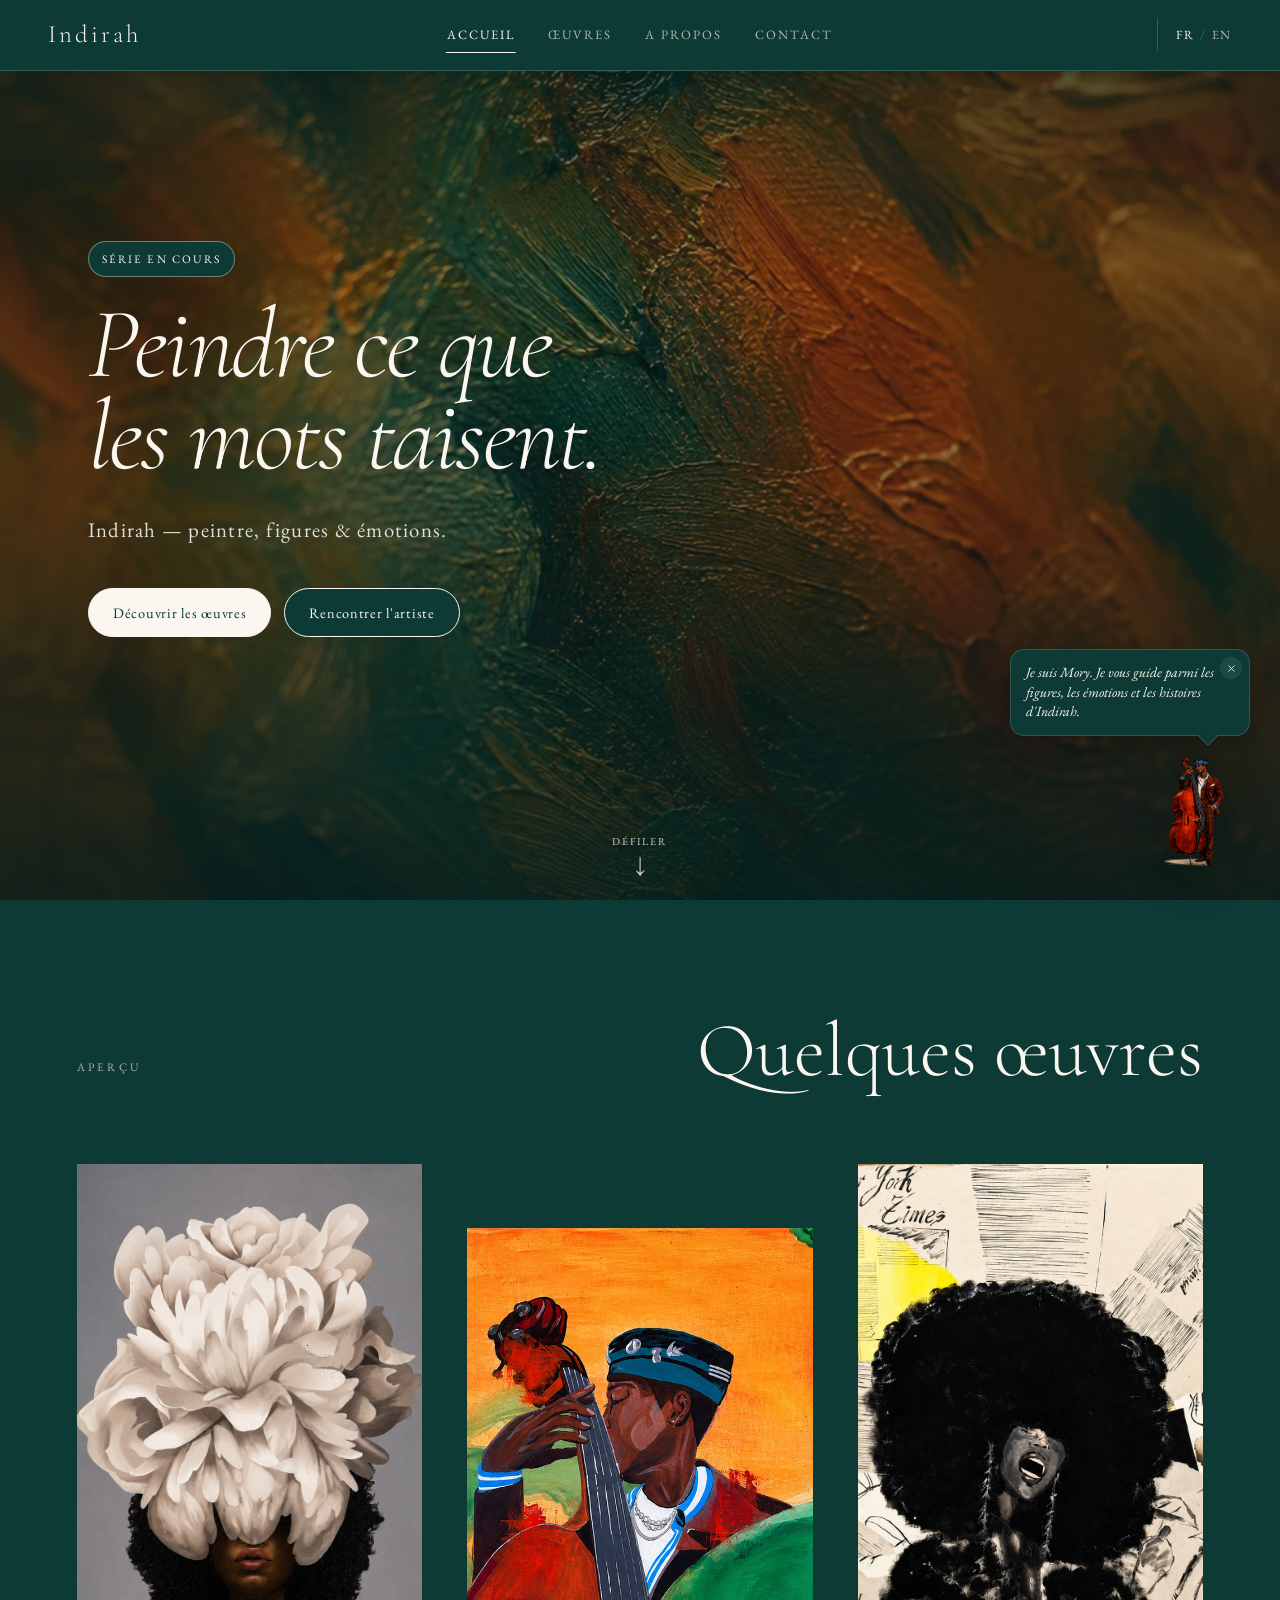
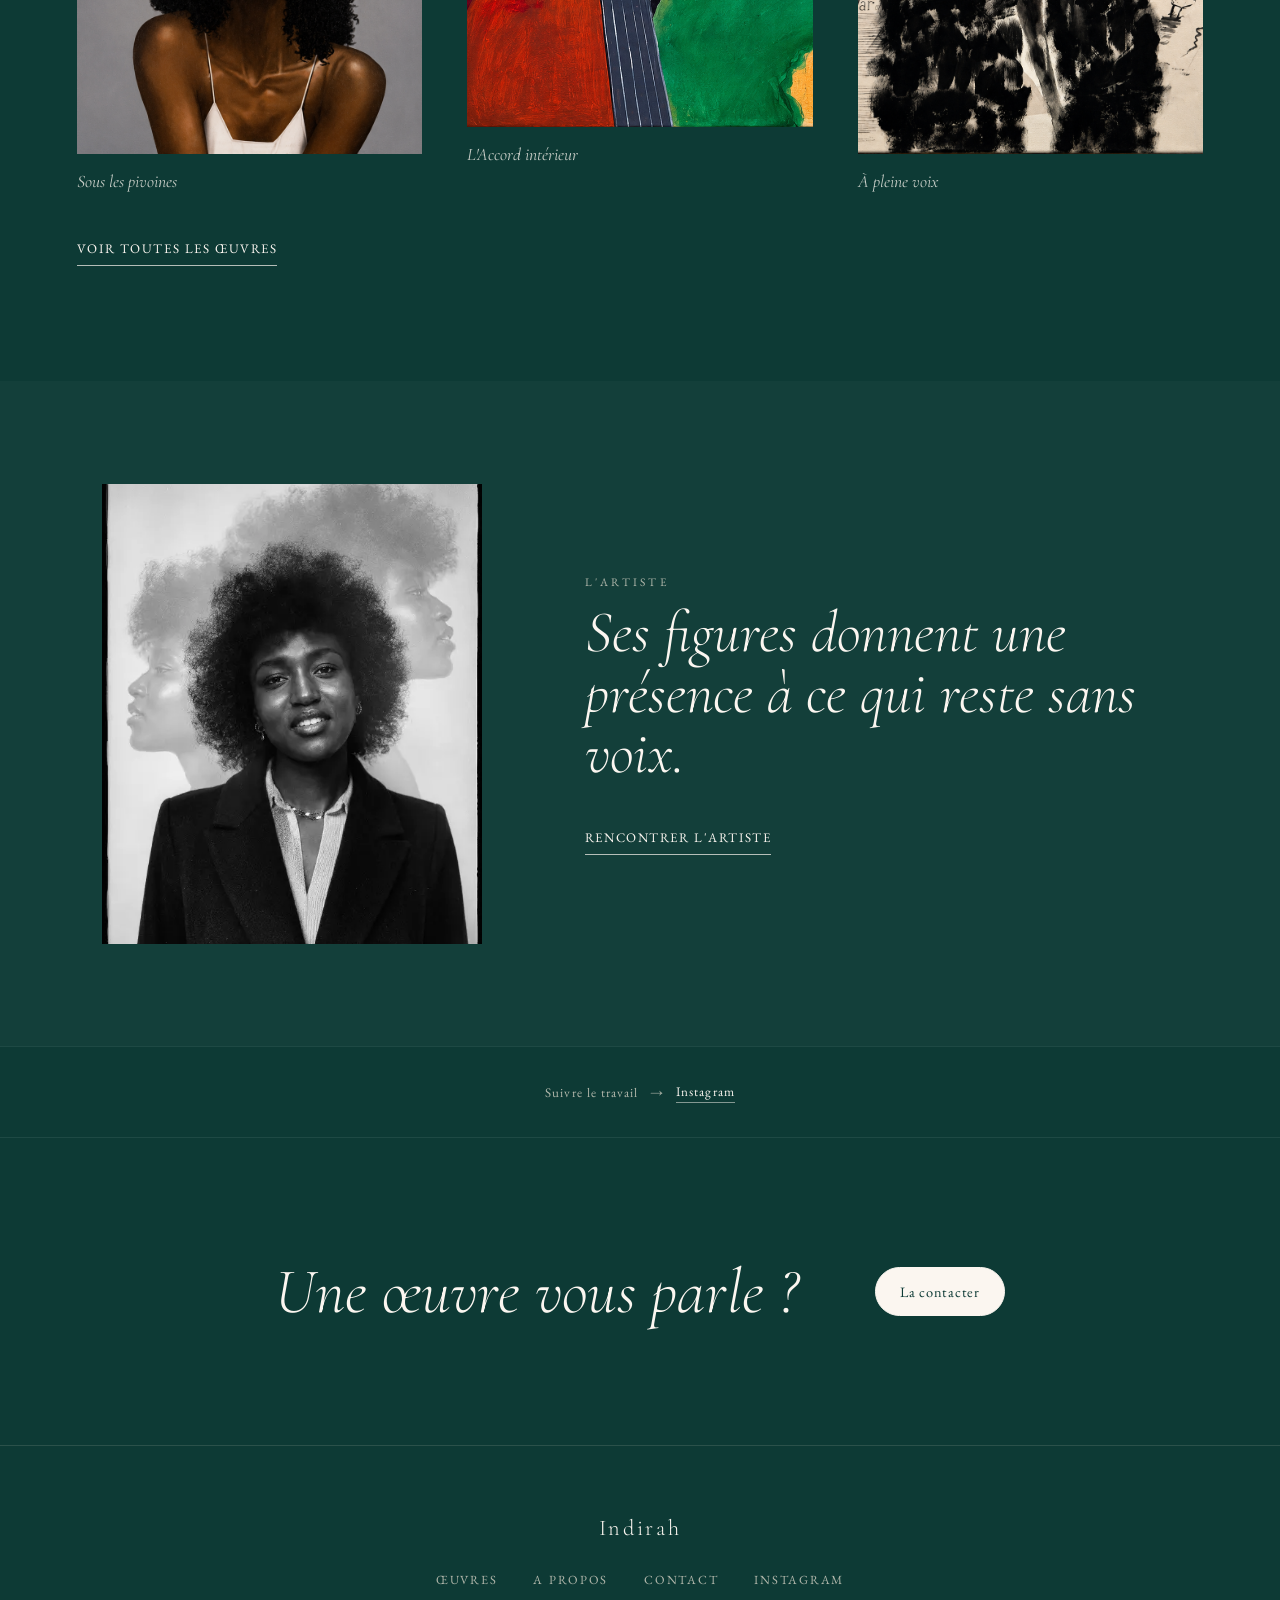
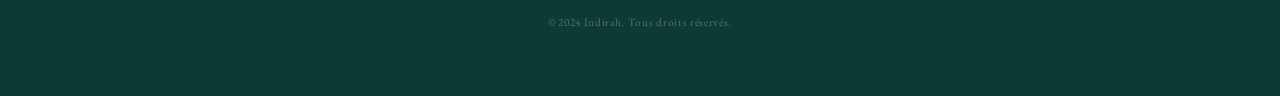
==== index.html @ 23843b8e "fix: corriger la graphie des oeuvres Remplace les occurrences visibles de oeuvre/oeuvres par la liga" ====
<!DOCTYPE html>
<html lang="fr">
<head>
  <meta charset="UTF-8">
  <meta name="viewport" content="width=device-width, initial-scale=1.0">
  <title data-i18n="meta_home_title">Indirah - Artiste Peintre</title>
  <meta name="description" content="Indirah, artiste peintre : figures, émotions et œuvres à découvrir." data-i18n-content="meta_home_desc">
  <link rel="canonical" href="https://indirah.fr/index.html">
  <meta property="og:title" content="Indirah - Artiste Peintre" data-i18n-content="meta_home_title">
  <meta property="og:description" content="Indirah, artiste peintre : figures, émotions et œuvres à découvrir." data-i18n-content="meta_home_desc">
  <meta property="og:image" content="https://indirah.fr/images/hero-accueil-texture.webp">
  <meta property="og:url" content="https://indirah.fr/index.html">
  <meta property="og:type" content="website">
  <meta name="twitter:card" content="summary_large_image">
  <meta name="twitter:title" content="Indirah - Artiste Peintre" data-i18n-content="meta_home_title">
  <meta name="twitter:description" content="Indirah, artiste peintre : figures, émotions et œuvres à découvrir." data-i18n-content="meta_home_desc">
  <meta name="twitter:image" content="https://indirah.fr/images/hero-accueil-texture.webp">
  <meta name="theme-color" content="#0D3A35">
  <link rel="preconnect" href="https://fonts.googleapis.com">
  <link rel="preconnect" href="https://fonts.gstatic.com" crossorigin>
  <link href="https://fonts.googleapis.com/css2?family=Cormorant+Garamond:ital,wght@0,300;0,400;0,600;1,300;1,400;1,600&family=EB+Garamond:ital,wght@0,400;0,500;1,400&display=swap" rel="stylesheet">
  <link rel="preload" as="image" href="images/hero-accueil-texture.webp" fetchpriority="high">
  <link rel="stylesheet" href="css/base.css?v=20260714">
  <link rel="stylesheet" href="css/layout.css?v=20260715-2">
  <link rel="stylesheet" href="css/home.css?v=20260715-3">
  <link rel="stylesheet" href="css/mory.css?v=20260715-2">
  <link rel="stylesheet" href="css/contact-popup.css?v=20260715-2">
  <link rel="icon" type="image/svg+xml" href="favicon.svg">
  <link rel="icon" type="image/png" sizes="32x32" href="favicon-32x32.png">
  <link rel="apple-touch-icon" href="apple-touch-icon.png">
  <link rel="manifest" href="manifest.json">
</head>
<body id="top" class="home-page">
  <header class="site-header" id="site-header">
    <div class="header-inner">
      <a href="index.html" class="brand">
        <span class="brand-name">Indirah</span>
      </a>
      <nav class="main-nav" aria-label="Navigation principale">
        <a href="index.html" data-i18n="nav_accueil" class="nav-current">Accueil</a>
        <a href="oeuvres.html" data-i18n="nav_oeuvres">Œuvres</a>
        <a href="apropos.html" data-i18n="nav_apropos">A propos</a>
        <a href="contact.html" data-i18n="nav_contact" data-contact-open>Contact</a>
      </nav>
      <button class="lang-toggle" id="lang-toggle" aria-label="Changer de langue"><span class="lang-option" data-lang="fr">FR</span><span class="lang-sep">/</span><span class="lang-option" data-lang="en">EN</span></button>
      <button class="hamburger-btn" id="hamburger-btn" aria-label="Menu" aria-expanded="false"><span></span><span></span><span></span></button>
    </div>
  </header>

  <main aria-label="Accueil">
    <section class="home-screen" id="home-hero">
      <div class="home-bg" aria-hidden="true"><img src="images/hero-accueil-texture.webp" alt="" class="home-bg-img" fetchpriority="high"></div>
      <div class="home-veil" aria-hidden="true"></div>
      <div class="home-hero-content">
        <p class="home-depth" data-i18n="home_depth">Série en cours</p>
        <h1 class="home-hook" data-i18n="home_hook">Peindre ce que les mots taisent.</h1>
        <p class="home-identity" data-i18n="home_identity">Indirah — peintre, figures &amp; émotions.</p>
        <div class="home-actions">
          <a href="oeuvres.html" class="home-cta home-cta--primary" data-i18n="home_cta_oeuvres">Découvrir les œuvres</a>
          <a href="apropos.html" class="home-cta home-cta--secondary" data-i18n="home_cta_artist">Rencontrer l'artiste</a>
        </div>
      </div>
      <a class="home-scroll-cue" href="#home-works"><span class="home-scroll-text" data-i18n="home_scroll">Défiler</span><span class="home-scroll-arrow" aria-hidden="true">↓</span></a>
    </section>

    <section class="home-works" id="home-works" aria-labelledby="home-works-title">
      <div class="home-section-heading"><p class="home-section-eyebrow" data-i18n="home_works_eyebrow">Aperçu</p><h2 id="home-works-title" data-i18n="home_works_title">Quelques œuvres</h2></div>
      <div class="home-works-list">
        <figure class="home-work"><img src="images/serie-1/maria.webp" alt="Sous les pivoines" loading="lazy" decoding="async"><figcaption data-i18n="work1_title">Sous les pivoines</figcaption></figure>
        <figure class="home-work"><img src="images/serie-1/mory.webp" alt="L'Accord intérieur" loading="lazy" decoding="async"><figcaption data-i18n="work2_title">L'Accord intérieur</figcaption></figure>
        <figure class="home-work"><img src="images/serie-1/stepout.webp" alt="À pleine voix" loading="lazy" decoding="async"><figcaption data-i18n="work3_title">À pleine voix</figcaption></figure>
      </div>
      <a class="home-text-link" href="oeuvres.html" data-i18n="home_works_link">Voir toutes les œuvres</a>
    </section>

    <section class="home-artist" aria-labelledby="home-artist-title">
      <figure class="home-artist-image"><img src="images/portrait-artiste.webp" alt="Portrait d'Indirah" loading="lazy" decoding="async"></figure>
      <div class="home-artist-copy"><p class="home-section-eyebrow" data-i18n="home_artist_eyebrow">L'artiste</p><h2 id="home-artist-title" data-i18n="home_artist_phrase">Ses figures donnent une présence à ce qui reste sans voix.</h2><a class="home-text-link" href="apropos.html" data-i18n="home_cta_artist">Rencontrer l'artiste</a></div>
    </section>

    <aside class="home-social" aria-label="Réseau social"><span data-i18n="home_social_prompt">Suivre le travail</span><span aria-hidden="true">→</span><!-- TODO: remplacer #TODO-instagram-url par l'URL Instagram officielle. --><a href="#TODO-instagram-url" data-i18n="footer_instagram">Instagram</a></aside>

    <section class="home-closing" aria-labelledby="home-closing-title"><h2 id="home-closing-title" data-i18n="home_closing_title">Une œuvre vous parle ?</h2><a class="home-cta home-cta--primary" href="contact.html" data-i18n="home_cta_contact" data-contact-open data-contact-subject="Accueil — Une œuvre vous parle ?">La contacter</a></section>
  </main>

  <footer class="site-footer home-footer">
    <div class="footer-inner">
      <a href="#top" class="footer-logo">Indirah</a>
      <nav class="footer-links" aria-label="Liens de pied de page"><a href="oeuvres.html" data-i18n="nav_oeuvres">Œuvres</a><a href="apropos.html" data-i18n="nav_apropos">A propos</a><a href="contact.html" data-i18n="footer_contact" data-contact-open>Contact</a><!-- TODO: remplacer #TODO-instagram-url par l'URL Instagram officielle. --><a href="#TODO-instagram-url" data-i18n="footer_instagram">Instagram</a></nav>
      <p class="footer-copy" data-i18n="footer_copy">© 2024 Indirah. Tous droits réservés.</p>
    </div>
  </footer>

  <div class="mobile-menu-overlay" id="mobile-menu-overlay"></div>
  <nav class="mobile-menu" id="mobile-menu" aria-label="Menu mobile">
    <a href="index.html" class="mobile-menu-btn" data-i18n="nav_accueil">Accueil</a><a href="oeuvres.html" class="mobile-menu-btn" data-i18n="nav_oeuvres">Œuvres</a><a href="apropos.html" class="mobile-menu-btn" data-i18n="nav_apropos">A propos</a><a href="contact.html" class="mobile-menu-btn" data-i18n="nav_contact" data-contact-open>Contact</a>
    <div class="mobile-menu-btn mobile-menu-lang" id="mobile-menu-lang"><span class="lang-option" data-lang="fr">FR</span><span class="lang-sep">/</span><span class="lang-option" data-lang="en">EN</span></div>
    <button class="mobile-menu-close" id="mobile-menu-close" aria-label="Fermer le menu"><svg viewBox="0 0 24 24" width="18" height="18" fill="none" stroke="currentColor" stroke-width="1.5" stroke-linecap="round" stroke-linejoin="round"><line x1="18" y1="6" x2="6" y2="18"/><line x1="6" y1="6" x2="18" y2="18"/></svg></button>
  </nav>

  <script defer src="js/oeuvres-data.js?v=20260714"></script>
  <script defer src="js/translations.js?v=20260715"></script>
  <script>window.MORY_GREETING_KEY='mory_greeted_home_identity';window.MORY_GREETING={fr:"Je suis Mory. Je vous guide parmi les figures, les émotions et les histoires d'Indirah.",en:"I'm Mory. I'll guide you through Indirah's figures, emotions and stories."};</script>
  <script defer src="js/nav.js?v=20260714"></script>
  <script defer src="js/contact-popup.js?v=20260715"></script>
  <script defer src="js/mory.js?v=20260714"></script>
</body>
</html>
---- css/base.css ----
﻿/* ═══════════════════════════════════════════════════════════
   INDIRAH — Portfolio stylesheet
   Variables → Reset → Base → Header → Hero → Séries → Footer → Responsive
═══════════════════════════════════════════════════════════ */

/* ── Variables ── */
:root {
  --deep:   #0D3A35;
  --forest: #276152;
  --sage:   #B1B7AB;
  --cream:  #FBF6F0;

  --font-display: 'Cormorant Garamond', Georgia, serif;
  --font-body:    'EB Garamond', Georgia, serif;

  --ease: 0.38s ease;
}


/* ── Reset ── */
*, *::before, *::after {
  box-sizing: border-box;
  margin: 0;
  padding: 0;
}

html {
  scroll-behavior: smooth;
  font-size: 16px;
}

body {
  background-color: var(--deep);
  color: var(--cream);
  font-family: var(--font-body);
  line-height: 1.6;
  overflow-x: hidden;
}

a {
  color: inherit;
  text-decoration: none;
}

button {
  font-family: inherit;
  cursor: pointer;
  border: none;
  background: none;
  color: inherit;
  padding: 0;
}

img {
  display: block;
  max-width: 100%;
}
---- css/layout.css ----
/* ═══════════════════════════════════════════════════════════
   HEADER
═══════════════════════════════════════════════════════════ */
.site-header {
  position: fixed;
  top: 0;
  left: 0;
  width: 100%;
  z-index: 100;
  background: #0D3A35;
  border-bottom: 1px solid #315d56;
  box-shadow: 0 2px 10px rgba(0, 0, 0, 0.14);
  padding: 15px 48px;
  pointer-events: none;
}

.header-inner {
  display: flex;
  align-items: center;
  justify-content: space-between;
  pointer-events: all;
  position: relative;
}

/* Marque typographique */
.brand {
  display: flex;
  align-items: center;
}

.brand-name {
  font-family: var(--font-display);
  font-size: 1.55rem;
  font-weight: 300;
  letter-spacing: 0.12em;
  color: var(--cream);
  transition: opacity var(--ease);
}

.brand:hover .brand-name { opacity: 0.75; }

/* Navigation centrée — ligne typographique sobre */
.main-nav {
  display: flex;
  gap: clamp(20px, 2.4vw, 36px);
  position: absolute;
  left: 50%;
  transform: translateX(-50%);
  padding: 0;
}

.main-nav a {
  font-family: var(--font-body);
  font-size: 0.8rem;
  letter-spacing: 0.16em;
  text-transform: uppercase;
  color: var(--sage);
  padding: 8px 1px 7px;
  border-bottom: 1px solid transparent;
  transition: color 0.25s ease, border-color 0.25s ease;
}
.main-nav a:hover {
  color: var(--cream);
  border-bottom-color: #4b716b;
}

.main-nav a.nav-current {
  color: var(--cream);
  border-bottom-color: var(--cream);
}

/* Sélecteur de langue discret */
.lang-toggle {
  display: flex;
  align-items: center;
  gap: 5px;
  font-family: var(--font-body);
  font-size: 0.78rem;
  letter-spacing: 0.14em;
  cursor: pointer;
  background: transparent;
  border: 0;
  border-left: 1px solid #315d56;
  border-radius: 0;
  padding: 8px 0 8px 18px;
}

.lang-option {
  color: var(--sage);
  transition: color var(--ease);
}
.lang-option.active { color: var(--cream); }

.lang-sep {
  color: var(--sage);
  opacity: 0.4;
  user-select: none;
}



/* ═══════════════════════════════════════════════════════════
   FOOTER
═══════════════════════════════════════════════════════════ */
.site-footer {
  padding: 64px 48px;
  text-align: center;
  border-top: 1px solid rgba(177, 183, 171, 0.18);
}

.footer-inner {
  display: flex;
  flex-direction: column;
  align-items: center;
  gap: 24px;
}

.footer-logo {
  font-family: var(--font-display);
  font-size: 1.4rem;
  font-weight: 300;
  color: var(--cream);
  letter-spacing: 0.12em;
  transition: opacity var(--ease);
}
.footer-logo:hover { opacity: 0.7; }

.footer-links {
  display: flex;
  gap: 36px;
}

.footer-links a {
  font-family: var(--font-body);
  font-size: 0.78rem;
  letter-spacing: 0.14em;
  text-transform: uppercase;
  color: var(--sage);
  transition: color var(--ease);
}
.footer-links a:hover { color: var(--cream); }

.footer-link--disabled,
.footer-link--disabled:hover {
  opacity: 0.45;
  cursor: default;
  pointer-events: none;
  color: var(--sage);
}

.footer-copy {
  font-family: var(--font-body);
  font-size: 0.7rem;
  color: var(--sage);
  opacity: 0.45;
  letter-spacing: 0.06em;
}


/* ═══════════════════════════════════════════════════════════
   HAMBURGER + MENU MOBILE
   Visible uniquement sur mobile (<768px)
═══════════════════════════════════════════════════════════ */

/* Bouton déclencheur */
.hamburger-btn {
  display: none;
  flex-direction: column;
  justify-content: center;
  align-items: center;
  gap: 5px;
  width: 44px;
  height: 44px;
  border-radius: 50%;
  background: #0D3A35;
  border: 1px solid #4b716b;
  flex-shrink: 0;
}

.hamburger-btn span {
  display: block;
  width: 18px;
  height: 1.5px;
  background: var(--cream);
  border-radius: 2px;
}

/* Overlay sombre */
.mobile-menu-overlay {
  display: none;
  position: fixed;
  inset: 0;
  background: rgba(0, 0, 0, 0.3);
  z-index: 199;
  opacity: 0;
  transition: opacity 0.25s ease;
}

.mobile-menu-overlay.active {
  opacity: 1;
}

/* Pile de boutons */
.mobile-menu {
  display: none;
  position: fixed;
  top: 72px;
  right: 18px;
  width: min(280px, calc(100vw - 36px));
  transform: translateY(-8px);
  z-index: 200;
  flex-direction: column;
  align-items: stretch;
  gap: 0;
  padding: 8px;
  border: 1px solid #315d56;
  border-radius: 16px;
  background: #0D3A35;
  box-shadow: 0 10px 24px rgba(0, 0, 0, 0.24);
  opacity: 0;
  transition: opacity 0.25s ease, transform 0.25s ease-out;
  pointer-events: none;
}

.mobile-menu.active {
  opacity: 1;
  transform: translateY(0);
  pointer-events: all;
}

/* Liens du panneau mobile */
.mobile-menu-btn {
  font-family: var(--font-body);
  font-size: 0.88rem;
  letter-spacing: 0.12em;
  text-transform: uppercase;
  color: var(--cream);
  text-align: left;
  padding: 14px 16px;
  border-radius: 8px;
  background: transparent;
  border: 0;
  border-bottom: 1px solid #254f49;
  cursor: pointer;
  white-space: nowrap;
  min-width: 0;
  text-decoration: none;
  display: block;
  transition: background 0.2s ease;
  -webkit-tap-highlight-color: transparent;
}

.mobile-menu-btn:active {
  background: #164942;
}

/* Toggle de langue dans le menu */
.mobile-menu-lang {
  display: flex;
  align-items: center;
  gap: 2px;
}

.mobile-menu-lang .lang-option {
  color: var(--sage);
  transition: color 0.2s ease;
  cursor: pointer;
  padding: 6px 10px;
  user-select: none;
  -webkit-tap-highlight-color: transparent;
}

.mobile-menu-lang .lang-option.active {
  color: var(--cream);
}

.mobile-menu-lang .lang-sep {
  color: var(--sage);
  opacity: 0.4;
  user-select: none;
}

/* Bouton fermeture */
.mobile-menu-close {
  width: 40px;
  height: 40px;
  border-radius: 50%;
  background: #164942;
  border: 1px solid #4b716b;
  color: var(--cream);
  display: flex;
  align-items: center;
  justify-content: center;
  cursor: pointer;
  margin: 10px 0 2px auto;
  transition: background 0.2s ease;
  -webkit-tap-highlight-color: transparent;
}

.mobile-menu-close:active {
  background: #1d554d;
}



/* Responsive layout */
@media (max-width: 1024px) {
  .site-header { padding: 14px 24px; }
  .main-nav { gap: 18px; }
  .main-nav a { font-size: 0.76rem; letter-spacing: 0.12em; padding: 7px 0 6px; }
  .site-footer { padding: 48px 24px; }
  .footer-links { gap: 24px; }
}

@media (max-width: 768px) {
  .site-header { padding: 12px 18px; }
  .main-nav { display: none; }
  .lang-toggle { display: none; }
  .hamburger-btn { display: flex; }
  .footer-links { flex-wrap: wrap; justify-content: center; row-gap: 14px; }
}

@media (max-width: 480px) {
  .brand-name { font-size: 1.3rem; }
}

@media (max-width: 360px) {
  .site-header { padding: 10px 14px; }
  .brand-name { font-size: 1.12rem; letter-spacing: 0.1em; }
  .hamburger-btn { width: 40px; height: 40px; }
  .mobile-menu { top: 60px; right: 14px; }
}


/* ═══════════════════════════════════════════════════════════
   RIDEAU DE TRANSITION — changement de langue (cosmétique)
   Overlay teal plein écran, au-dessus de TOUT (nav, Mory, popup).
   Piloté par js/nav.js (classe .is-visible). Repli instantané si
   prefers-reduced-motion : le JS n'affiche alors pas le rideau.
═══════════════════════════════════════════════════════════ */
.lang-curtain {
  position: fixed;
  inset: 0;
  z-index: 2147483000; /* au-dessus de tout (popup contact 3000, Mory 480…) */
  display: flex;
  align-items: center;
  justify-content: center;
  background: #0D3A35;
  opacity: 0;
  visibility: hidden;
  pointer-events: none;
  transition: opacity 0.16s ease, visibility 0s linear 0.16s;
}
.lang-curtain.is-visible {
  opacity: 1;
  visibility: visible;
  pointer-events: auto; /* absorbe les clics pendant l'affichage, jamais au-delà */
  transition: opacity 0.16s ease;
}
.lang-curtain-mark {
  font-family: var(--font-display, 'Cormorant Garamond', Georgia, serif);
  font-size: clamp(1.5rem, 4vw, 2.1rem);
  font-weight: 300;
  letter-spacing: 0.22em;
  color: var(--cream, #FBF6F0);
  opacity: 0.9;
}

@media (prefers-reduced-motion: reduce) {
  .lang-curtain { transition: none; }
}
---- css/home.css ----
.home-page { min-height: 100%; background: var(--deep); color: var(--cream); }

.home-screen {
  position: relative;
  min-height: 100vh;
  min-height: 100svh;
  display: flex;
  align-items: center;
  justify-content: center;
  padding: 96px 24px 118px;
  overflow: hidden;
  background: var(--deep);
}

.home-bg,
.home-veil { position: absolute; inset: 0; }
.home-bg { z-index: 0; overflow: hidden; }
.home-bg-img { display: block; width: 100%; height: 100%; object-fit: cover; object-position: 50% 46%; }

.home-veil {
  z-index: 1;
  pointer-events: none;
  background:
    linear-gradient(180deg, rgba(7, 30, 28, .70) 0%, rgba(7, 30, 28, .34) 30%, rgba(7, 30, 28, .48) 60%, rgba(7, 30, 28, .86) 100%),
    radial-gradient(circle at 50% 46%, rgba(7, 30, 28, .08) 38%, rgba(7, 30, 28, .42) 100%);
}

.home-hero-content { position: relative; z-index: 2; width: min(760px, 100%); margin-right: auto; padding-left: clamp(0px, 5vw, 72px); }
.home-depth { display: inline-flex; margin: 0 0 22px; padding: 8px 13px; border: 1px solid rgba(251, 246, 240, .38); border-radius: 999px; background: #0D3A35; font-size: .72rem; letter-spacing: .18em; text-transform: uppercase; }
.home-hook { max-width: 720px; margin: 0; font-family: var(--font-display); font-size: clamp(3.2rem, 7.8vw, 7rem); font-style: italic; font-weight: 300; line-height: .92; letter-spacing: -.025em; text-wrap: balance; }
.home-identity { margin: clamp(20px, 3vw, 30px) 0 0; font-size: clamp(1rem, 1.8vw, 1.3rem); letter-spacing: .06em; color: rgba(251, 246, 240, .88); }
.home-actions { display: flex; flex-wrap: wrap; gap: 13px; margin-top: clamp(28px, 4vw, 42px); }
.home-cta { display: inline-flex; min-height: 48px; align-items: center; justify-content: center; padding: 12px 24px; border: 1px solid var(--cream); border-radius: 999px; font-size: .9rem; letter-spacing: .05em; text-decoration: none; transition: transform .2s ease, background .2s ease, color .2s ease; }
.home-cta:hover { transform: translateY(-2px); }
.home-cta:focus-visible,
.home-text-link:focus-visible,
.home-scroll-cue:focus-visible { outline: 2px solid var(--cream); outline-offset: 4px; }
.home-cta--primary { background: var(--cream); color: var(--deep); }
.home-cta--secondary { background: #0D3A35; color: var(--cream); }

.home-scroll-cue { position: absolute; z-index: 2; left: 50%; bottom: 24px; transform: translateX(-50%); display: flex; flex-direction: column; align-items: center; gap: 3px; color: rgba(251, 246, 240, .82); text-decoration: none; animation: home-cue 2s ease-in-out infinite; }
.home-scroll-text { font-size: .66rem; letter-spacing: .18em; text-transform: uppercase; }
.home-scroll-arrow { font-size: 1.45rem; line-height: 1; }
@keyframes home-cue { 0%,100% { transform: translateX(-50%) translateY(0); } 50% { transform: translateX(-50%) translateY(6px); } }

.home-works { padding: clamp(86px, 9vw, 132px) clamp(24px, 6vw, 92px); }
.home-section-heading { display: flex; align-items: end; justify-content: space-between; gap: 24px; margin-bottom: clamp(44px, 6vw, 76px); }
.home-section-eyebrow { margin: 0 0 12px; color: var(--sage); font-size: .72rem; letter-spacing: .28em; text-transform: uppercase; }
.home-section-heading h2,
.home-artist-copy h2,
.home-closing h2 { margin: 0; font-family: var(--font-display); font-weight: 300; }
.home-section-heading h2 { font-size: clamp(3rem, 6vw, 5.4rem); line-height: .95; }
.home-works-list { display: grid; grid-template-columns: repeat(3, minmax(0, 1fr)); gap: clamp(22px, 3.5vw, 56px); align-items: start; }
.home-work { margin: 0; }
.home-work:nth-child(2) { margin-top: clamp(28px, 5vw, 72px); }
.home-work img { display: block; width: 100%; height: clamp(360px, 48vw, 590px); object-fit: cover; }
.home-work:nth-child(2) img { height: clamp(300px, 39vw, 500px); }
.home-work figcaption { margin-top: 14px; color: rgba(251, 246, 240, .78); font-family: var(--font-display); font-size: 1.1rem; font-style: italic; }
.home-text-link { display: inline-block; margin-top: 42px; padding-bottom: 6px; border-bottom: 1px solid rgba(251, 246, 240, .7); color: var(--cream); font-size: .82rem; letter-spacing: .12em; text-transform: uppercase; }

.home-artist { display: grid; grid-template-columns: minmax(220px, 380px) minmax(0, 620px); justify-content: center; align-items: center; gap: clamp(42px, 8vw, 120px); padding: clamp(72px, 8vw, 110px) clamp(24px, 8vw, 130px); background: rgba(255, 255, 255, .025); }
.home-artist-image { height: clamp(300px, 38vw, 460px); margin: 0; overflow: hidden; }
.home-artist-image img { width: 100%; height: 100%; object-fit: cover; object-position: center 25%; filter: saturate(.82); }
.home-artist-copy h2 { max-width: 600px; font-size: clamp(2.4rem, 4.6vw, 4.4rem); font-style: italic; line-height: 1.03; }

.home-social { display: flex; justify-content: center; align-items: center; flex-wrap: wrap; gap: 12px; padding: 34px 24px; border-top: 1px solid rgba(159, 181, 173, .12); border-bottom: 1px solid rgba(159, 181, 173, .12); color: var(--sage); font-size: .82rem; letter-spacing: .08em; }
.home-social a { color: var(--cream); border-bottom: 1px solid rgba(251, 246, 240, .5); }

.home-closing { display: flex; align-items: center; justify-content: center; flex-wrap: wrap; gap: clamp(28px, 6vw, 80px); padding: clamp(70px, 8vw, 108px) 24px; text-align: center; }
.home-closing h2 { font-size: clamp(2.7rem, 5vw, 4.8rem); font-style: italic; }
.home-footer { position: static; background: var(--deep); }

@media (max-width: 768px) {
  .home-screen { padding: 88px 18px 100px; }
  .home-hero-content { padding-left: 0; }
  .home-hook { font-size: clamp(2.8rem, 14vw, 5rem); }
  .home-depth { margin-bottom: 16px; }
  .home-identity { margin-top: 16px; }
  .home-actions { margin-top: 24px; gap: 10px; }
  .home-cta { min-height: 44px; padding: 10px 17px; font-size: .82rem; }
  .home-bg-img { object-position: 47% 50%; }
  .home-works { padding: 72px 16px; }
  .home-section-heading { margin-bottom: 38px; }
  .home-works-list { grid-template-columns: 1fr; gap: 34px; }
  .home-work:nth-child(2) { margin-top: 0; }
  .home-work img,
  .home-work:nth-child(2) img { height: min(72vw, 330px); }
  .home-work:nth-child(2) img { object-position: center 42%; }
  .home-artist { grid-template-columns: minmax(120px, 165px) minmax(0, 1fr); gap: 24px; padding: 64px 20px; }
  .home-artist-image { height: 220px; }
  .home-artist-copy h2 { font-size: clamp(2rem, 9vw, 3.3rem); }
  .home-artist .home-text-link { margin-top: 26px; font-size: .72rem; }
  .home-closing { align-items: center; flex-direction: column; padding: 66px 20px; }
}

@media (max-width: 480px) {
  .home-artist { grid-template-columns: 108px minmax(0, 1fr); gap: 18px; }
  .home-artist-image { height: 168px; }
  .home-artist-copy h2 { font-size: 1.75rem; }
}

@media (max-width: 380px) {
  .home-actions { align-items: flex-start; flex-direction: column; }
}

@media (prefers-reduced-motion: reduce) {
  .home-scroll-cue { animation: none; }
}
---- css/mory.css ----
/* ════════════════════════════════════════════════════════════════
   MORY — guide interactif du parcours (chatbot scripté)
   Chargé sur les pages via <link>, après base.css et layout.css.
   Palette : teal profond du site, surfaces sobres et opaques.
════════════════════════════════════════════════════════════════ */

/* ── Conteneur fixe (coin inférieur droit) ─────────────────────── */
.mory {
  position: fixed;
  right: 24px;
  bottom: 24px;
  z-index: 480; /* sous lightbox (500) & séquence (2000) : Mory se masque */
  display: flex;
  flex-direction: column;
  align-items: flex-end;
  width: min(320px, calc(100vw - 24px));
  max-width: calc(100vw - 24px);
  opacity: 0;
  transform: translateY(24px);
  pointer-events: none;
  transition: opacity 0.5s ease, transform 0.5s ease;
}

.mory.is-ready {
  opacity: 1;
  transform: translateY(0);
}

/* Masqué quand un overlay plein écran est ouvert */
.mory.is-suppressed {
  opacity: 0;
  transform: translateY(16px);
  pointer-events: none !important;
}
.mory.is-suppressed * { pointer-events: none !important; }

/* ── Figure de Mory ────────────────────────────────────────────── */
.mory-figure {
  position: relative;
  width: 128px;
  height: 128px;
  border: 0;
  padding: 0;
  background: transparent;
  cursor: pointer;
  pointer-events: auto;
  animation: mory-float 3s ease-in-out infinite;
  flex-shrink: 0;
}

.mory-figure:focus-visible {
  outline: 2px solid rgba(251, 246, 240, 0.9);
  outline-offset: 4px;
  border-radius: 18px;
}

.mory-img {
  position: absolute;
  right: 0;
  bottom: 0;
  width: 128px;
  height: 128px;
  object-fit: contain;
  opacity: 0;
  filter: drop-shadow(0 12px 20px rgba(0, 0, 0, 0.22));
  transition: opacity 0.3s ease, filter 0.2s ease;
  user-select: none;
  pointer-events: none;
}
.mory-img.is-active { opacity: 1; }

.mory-figure:hover .mory-img,
.mory-figure:focus-visible .mory-img {
  filter: drop-shadow(0 14px 24px rgba(0, 0, 0, 0.3));
}

@keyframes mory-float {
  0%, 100% { transform: translateY(0); }
  50%      { transform: translateY(-6px); }
}

/* ── Bouton « réduire » (vers la pastille) ─────────────────────── */
.mory-min {
  position: absolute;
  right: 6px;
  top: 4px;
  width: 24px;
  height: 24px;
  border-radius: 50%;
  border: 1px solid rgba(255, 255, 255, 0.18);
  background: #0D3A35;
  color: #FBF6F0;
  display: flex;
  align-items: center;
  justify-content: center;
  padding: 0;
  cursor: pointer;
  pointer-events: auto;
  opacity: 0;
  transform: scale(0.8);
  transition: opacity 0.2s ease, transform 0.2s ease, background 0.2s ease;
}
.mory:hover .mory-min,
.mory-figure:focus-visible ~ .mory-min,
.mory-min:focus-visible {
  opacity: 1;
  transform: scale(1);
}
.mory-min:hover { background: rgba(13, 58, 53, 1); }

/* Masquer le bouton réduire quand le panneau est ouvert, réduit,
   ou pendant l'affichage de la bulle d'accueil */
.mory.is-open .mory-min,
.mory.is-collapsed .mory-min,
.mory.has-greeting .mory-min { display: none; }

/* ── État réduit : pastille discrète ───────────────────────────── */
.mory.is-collapsed { width: 48px; }

.mory.is-collapsed .mory-figure {
  width: 44px;
  height: 44px;
  overflow: hidden;
  border: 1px solid rgba(255, 255, 255, 0.18);
  border-radius: 50%;
  background: #0D3A35;
  box-shadow: 0 10px 24px rgba(0, 0, 0, 0.24);
  animation: none;
}
.mory.is-collapsed .mory-img {
  inset: 0;
  width: 100%;
  height: 100%;
  object-fit: cover;
  object-position: center top;
  filter: none;
}
.mory.is-collapsed .mory-greeting,
.mory.is-collapsed .mory-panel { display: none; }

/* ════════════════════════════════════════════════════════════════
   BULLE D'ACCUEIL
════════════════════════════════════════════════════════════════ */
.mory-greeting {
  position: relative;
  max-width: 240px;
  margin: 0 6px 12px 0;
  padding: 13px 34px 13px 15px;
  border: 1px solid rgba(255, 255, 255, 0.15);
  border-radius: 14px;
  background: #0D3A35;
  color: #FBF6F0;
  font-family: var(--font-body, 'EB Garamond', Georgia, serif);
  font-size: 14px;
  font-style: italic;
  line-height: 1.4;
  text-align: left;
  box-shadow: 0 10px 22px rgba(0, 0, 0, 0.22);
  cursor: pointer;
  opacity: 0;
  transform: scale(0.9) translateY(8px);
  transform-origin: right bottom;
  transition: opacity 0.3s ease, transform 0.3s ease;
  pointer-events: none;
}
.mory.has-greeting .mory-greeting {
  opacity: 1;
  transform: scale(1) translateY(0);
  pointer-events: auto;
}
.mory:not(.has-greeting) .mory-greeting { display: none; }

.mory-greeting::after {
  content: "";
  position: absolute;
  right: 34px;
  bottom: -8px;
  width: 14px;
  height: 14px;
  border-right: 1px solid rgba(255, 255, 255, 0.15);
  border-bottom: 1px solid rgba(255, 255, 255, 0.15);
  background: #0D3A35;
  transform: rotate(45deg);
}
.mory-greeting-text { margin: 0; }

.mory-greeting-close {
  position: absolute;
  top: 7px;
  right: 7px;
  width: 22px;
  height: 22px;
  border: 0;
  border-radius: 50%;
  background: rgba(255, 255, 255, 0.08);
  color: #FBF6F0;
  cursor: pointer;
  display: flex;
  align-items: center;
  justify-content: center;
  padding: 0;
  transition: background 0.2s ease;
}
.mory-greeting-close:hover,
.mory-greeting-close:focus-visible {
  background: rgba(255, 255, 255, 0.18);
  outline: none;
}

/* ════════════════════════════════════════════════════════════════
   PANNEAU DE CONVERSATION (style messagerie sobre)
════════════════════════════════════════════════════════════════ */
.mory-panel {
  display: none;
  flex-direction: column;
  width: 320px;
  max-width: calc(100vw - 24px);
  max-height: min(460px, calc(100svh - 160px));
  margin: 0 0 14px 0;
  border: 1px solid rgba(255, 255, 255, 0.14);
  border-radius: 18px;
  background: #0D3A35;
  box-shadow: 0 14px 28px rgba(0, 0, 0, 0.3);
  overflow: hidden;
  transform-origin: right bottom;
  pointer-events: auto;
}
.mory.is-open .mory-panel {
  display: flex;
  animation: mory-panel-in 0.32s cubic-bezier(0.22, 1, 0.36, 1);
}
@keyframes mory-panel-in {
  from { opacity: 0; transform: scale(0.94) translateY(10px); }
  to   { opacity: 1; transform: scale(1) translateY(0); }
}

/* En-tête */
.mory-panel-head {
  display: flex;
  align-items: center;
  gap: 10px;
  padding: 12px 14px;
  border-bottom: 1px solid rgba(255, 255, 255, 0.1);
  flex-shrink: 0;
}
.mory-panel-avatar {
  width: 34px;
  height: 34px;
  border-radius: 50%;
  overflow: hidden;
  background: rgba(255, 255, 255, 0.08);
  flex-shrink: 0;
}
.mory-panel-avatar img {
  width: 100%;
  height: 100%;
  object-fit: cover;
  object-position: center top;
}
.mory-panel-title {
  flex: 1;
  font-family: var(--font-display, 'Cormorant Garamond', Georgia, serif);
  font-size: 17px;
  letter-spacing: 0.04em;
  color: #FBF6F0;
}
.mory-panel-close {
  width: 28px;
  height: 28px;
  border: 0;
  border-radius: 50%;
  background: rgba(255, 255, 255, 0.08);
  color: #FBF6F0;
  cursor: pointer;
  display: flex;
  align-items: center;
  justify-content: center;
  padding: 0;
  flex-shrink: 0;
  transition: background 0.2s ease;
}
.mory-panel-close:hover,
.mory-panel-close:focus-visible {
  background: rgba(255, 255, 255, 0.18);
  outline: none;
}

/* Zone de messages (défilement interne) */
.mory-messages {
  flex: 1;
  min-height: 0;
  overflow-y: auto;
  padding: 14px 14px 6px;
  display: flex;
  flex-direction: column;
  gap: 10px;
  scrollbar-width: thin;
  scrollbar-color: rgba(255, 255, 255, 0.22) transparent;
}
.mory-messages::-webkit-scrollbar { width: 6px; }
.mory-messages::-webkit-scrollbar-thumb {
  background: rgba(255, 255, 255, 0.2);
  border-radius: 3px;
}

/* Rangée de message */
.mory-msg { display: flex; }
.mory-msg--mory { justify-content: flex-start; }
.mory-msg--user { justify-content: flex-end; }

.mory-msg--in { animation: mory-msg-in 0.32s ease both; }
@keyframes mory-msg-in {
  from { opacity: 0; transform: translateY(8px); }
  to   { opacity: 1; transform: translateY(0); }
}

/* Bulle de chat */
.mory-chat {
  max-width: 84%;
  padding: 10px 13px;
  border-radius: 14px;
  background: rgba(255, 255, 255, 0.06);
  border: 1px solid rgba(255, 255, 255, 0.08);
  border-bottom-left-radius: 5px;
}
.mory-chat--user {
  background: rgba(94, 163, 148, 0.28);
  border-color: rgba(255, 255, 255, 0.12);
  border-radius: 14px;
  border-bottom-right-radius: 5px;
  border-bottom-left-radius: 14px;
}

.mory-chat-text {
  margin: 0;
  font-family: var(--font-body, 'EB Garamond', Georgia, serif);
  font-size: 14px;
  line-height: 1.5;
  color: #FBF6F0;
  white-space: pre-line; /* conserve le saut de ligne récit → transition */
}

.mory-chat-img {
  display: block;
  width: 100%;
  max-height: 168px;
  object-fit: cover;
  border-radius: 10px;
  margin-bottom: 9px;
  background: rgba(255, 255, 255, 0.05);
}

.mory-chat-title {
  margin: 0 0 6px;
  font-family: var(--font-display, 'Cormorant Garamond', Georgia, serif);
  font-size: 15px;
  font-weight: 600;
  letter-spacing: 0.01em;
  color: #FBF6F0;
  line-height: 1.25;
}
.mory-chat-subtitle {
  font-family: var(--font-body, 'EB Garamond', Georgia, serif);
  font-style: italic;
  font-weight: 400;
  font-size: 12.5px;
  color: #B9D2CA;
}

/* Indicateur « en train d'écrire » */
.mory-typing {
  display: inline-flex;
  gap: 4px;
  align-items: center;
  padding: 12px 14px;
}
.mory-dot {
  width: 6px;
  height: 6px;
  border-radius: 50%;
  background: rgba(251, 246, 240, 0.7);
  animation: mory-blink 1.1s infinite ease-in-out both;
}
.mory-dot:nth-child(2) { animation-delay: 0.18s; }
.mory-dot:nth-child(3) { animation-delay: 0.36s; }
@keyframes mory-blink {
  0%, 80%, 100% { opacity: 0.25; transform: translateY(0); }
  40%           { opacity: 1;    transform: translateY(-3px); }
}

/* Zone de boutons de questions */
.mory-options {
  display: flex;
  flex-wrap: wrap;
  gap: 8px;
  padding: 10px 14px 14px;
  border-top: 1px solid rgba(255, 255, 255, 0.08);
  flex-shrink: 0;
  pointer-events: auto;
}
.mory-opt {
  min-height: 40px;
  padding: 8px 14px;
  border: 1px solid rgba(255, 255, 255, 0.16);
  border-radius: 20px;
  background: rgba(255, 255, 255, 0.08);
  color: #FBF6F0;
  font-family: var(--font-body, 'EB Garamond', Georgia, serif);
  font-size: 13px;
  line-height: 1.2;
  letter-spacing: 0.01em;
  cursor: pointer;
  pointer-events: auto;
  transition: background 0.2s ease, transform 0.15s ease, border-color 0.2s ease;
}
.mory-opt:hover {
  background: rgba(255, 255, 255, 0.16);
  border-color: rgba(255, 255, 255, 0.28);
}
.mory-opt:active { transform: scale(0.97); }
.mory-opt:focus-visible {
  outline: 2px solid rgba(251, 246, 240, 0.8);
  outline-offset: 2px;
}

/* Action principale mise en avant (Suivez-moi, L'œuvre suivante, Continuer,
   Écrire à Indirah sur le payoff) — pilule pleine, contrastée. */
.mory-opt--featured {
  background: #FBF6F0;
  border-color: #FBF6F0;
  color: #0D3A35;
  font-weight: 500;
}
.mory-opt--featured:hover {
  background: #fff;
  border-color: #fff;
}

/* ════════════════════════════════════════════════════════════════
   MOBILE
════════════════════════════════════════════════════════════════ */
@media (max-width: 640px) {
  .mory {
    right: max(10px, env(safe-area-inset-right));
    bottom: calc(10px + env(safe-area-inset-bottom));
    width: min(300px, calc(100vw - 36px));
    max-width: calc(100vw - 36px);
  }
  .mory-figure,
  .mory-img {
    width: 82px;
    height: 82px;
  }
  .mory-min { opacity: 1; transform: scale(1); } /* pas de hover au tactile */
  .mory.is-collapsed { width: 44px; }
  .mory.is-collapsed .mory-figure { width: 42px; height: 42px; }

  .mory-panel {
    width: calc(100vw - 48px);
    max-width: calc(100vw - 48px);
    max-height: min(62svh, 390px);
    margin-bottom: 10px;
    border-radius: 16px;
  }
  .mory-greeting {
    max-width: min(72vw, 220px);
    margin-right: 4px;
    padding: 12px 32px 12px 14px;
    font-size: 12.5px;
  }
  .mory-panel-head { padding: 10px 12px; }
  .mory-messages {
    padding: 12px 12px 6px;
    gap: 8px;
  }
  .mory-options {
    gap: 7px;
    padding: 9px 12px 12px;
  }
  .mory-opt {
    min-height: 38px;
    padding: 8px 12px;
    font-size: 12.5px;
  }
}

@media (max-width: 360px) {
  .mory {
    width: calc(100vw - 36px);
    max-width: calc(100vw - 36px);
  }
  .mory-figure,
  .mory-img {
    width: 76px;
    height: 76px;
  }
  .mory-panel {
    width: calc(100vw - 36px);
    max-width: calc(100vw - 36px);
    max-height: min(58svh, 330px);
  }
  .mory-chat { max-width: 90%; }
  .mory-options {
    max-height: 128px;
    overflow-y: auto;
  }
  .mory-opt { min-height: 36px; }
}

@media (max-height: 560px) {
  .mory-figure,
  .mory-img {
    width: 72px;
    height: 72px;
  }
  .mory-panel { max-height: calc(100svh - 150px); }
  .mory-greeting {
    max-width: min(70vw, 210px);
    font-size: 12px;
  }
}

/* ════════════════════════════════════════════════════════════════
   MOUVEMENT RÉDUIT
════════════════════════════════════════════════════════════════ */
@media (prefers-reduced-motion: reduce) {
  .mory,
  .mory-img,
  .mory-greeting,
  .mory-panel-close,
  .mory-opt,
  .mory-min { transition: none; }
  .mory-figure { animation: none; }
  .mory.is-open .mory-panel { animation: none; }
  .mory-msg--in { animation: none; }
  .mory-dot { animation: none; }
}
---- css/contact-popup.css ----
/* Popup de contact partagé — surfaces teal sobres, dans le langage visuel de Mory. */
.contact-popup {
  position: fixed;
  z-index: 3000;
  inset: 0;
  display: grid;
  place-items: center;
  padding: 24px;
  background: #072b27;
  opacity: 0;
  visibility: hidden;
  pointer-events: none;
  transition: opacity 0.2s ease, visibility 0s linear 0.2s;
}

.contact-popup.is-open {
  opacity: 1;
  visibility: visible;
  pointer-events: auto;
  transition-delay: 0s;
}

.contact-popup-card {
  position: relative;
  width: min(640px, 100%);
  max-height: calc(100svh - 48px);
  overflow-y: auto;
  padding: clamp(26px, 5vw, 48px);
  border: 1px solid rgba(255, 255, 255, 0.14);
  border-radius: 22px;
  background: #0D3A35;
  box-shadow: 0 16px 36px rgba(0, 0, 0, 0.34);
  color: var(--cream, #fbf6f0);
  opacity: 0;
  transform: scale(0.96);
  transition: opacity 0.22s ease, transform 0.22s cubic-bezier(0.22, 1, 0.36, 1);
}

.contact-popup.is-open .contact-popup-card {
  opacity: 1;
  transform: scale(1);
}

.contact-popup-close {
  position: absolute;
  top: 16px;
  right: 16px;
  display: grid;
  place-items: center;
  width: 34px;
  height: 34px;
  padding: 0;
  border: 0;
  border-radius: 50%;
  background: rgba(255, 255, 255, 0.08);
  color: var(--cream, #fbf6f0);
  cursor: pointer;
  transition: background 0.2s ease;
}

.contact-popup-close:hover,
.contact-popup-close:focus-visible {
  background: rgba(255, 255, 255, 0.18);
}

.contact-popup-close:focus-visible,
.contact-popup-field input:focus-visible,
.contact-popup-field textarea:focus-visible,
.contact-popup-submit:focus-visible,
.contact-popup-retry:focus-visible {
  outline: 2px solid rgba(251, 246, 240, 0.86);
  outline-offset: 3px;
}

.contact-popup-head {
  display: flex;
  align-items: center;
  gap: 14px;
  padding-right: 38px;
  margin-bottom: 30px;
}

.contact-popup-avatar {
  flex: 0 0 46px;
  width: 46px;
  height: 46px;
  overflow: hidden;
  border-radius: 50%;
  background: rgba(255, 255, 255, 0.08);
}

.contact-popup-avatar img {
  width: 100%;
  height: 100%;
  object-fit: cover;
  object-position: center top;
}

.contact-popup-intro {
  margin: 0;
  max-width: 460px;
  font-family: var(--font-display, "Cormorant Garamond", Georgia, serif);
  font-size: clamp(1.2rem, 3vw, 1.55rem);
  font-style: italic;
  font-weight: 300;
  line-height: 1.25;
}

.contact-popup-form {
  display: grid;
  gap: 22px;
}

.contact-popup-field {
  display: grid;
  gap: 8px;
}

.contact-popup-field label {
  font-family: var(--font-display, "Cormorant Garamond", Georgia, serif);
  font-size: clamp(1.15rem, 2.6vw, 1.45rem);
  font-style: italic;
  line-height: 1.2;
}

.contact-popup-field input,
.contact-popup-field textarea {
  width: 100%;
  padding: 11px 0 12px;
  border: 0;
  border-bottom: 1px solid rgba(185, 210, 202, 0.48);
  border-radius: 0;
  background: transparent;
  color: var(--cream, #fbf6f0);
  font: 1rem/1.45 var(--font-body, "EB Garamond", Georgia, serif);
  caret-color: var(--cream, #fbf6f0);
  transition: border-color 0.2s ease;
  appearance: none;
}

.contact-popup-field textarea {
  min-height: 92px;
  resize: vertical;
}

.contact-popup-field input::placeholder,
.contact-popup-field textarea::placeholder {
  color: rgba(185, 210, 202, 0.56);
}

.contact-popup-field input:focus,
.contact-popup-field textarea:focus {
  border-bottom-color: var(--cream, #fbf6f0);
}

.contact-popup-field input[aria-invalid="true"],
.contact-popup-field textarea[aria-invalid="true"] {
  border-bottom-color: #dfa5a5;
}

.contact-popup-error {
  min-height: 1.15em;
  margin: 0;
  color: #f0b5b5;
  font: 0.78rem/1.35 var(--font-body, "EB Garamond", Georgia, serif);
  letter-spacing: 0.025em;
}

.contact-popup-submit,
.contact-popup-retry {
  justify-self: start;
  display: inline-flex;
  align-items: center;
  justify-content: center;
  gap: 10px;
  min-width: 132px;
  min-height: 46px;
  padding: 13px 30px;
  border: 1px solid rgba(255, 255, 255, 0.16);
  border-radius: 999px;
  background: rgba(255, 255, 255, 0.09);
  color: var(--cream, #fbf6f0);
  box-shadow: 0 8px 24px rgba(0, 0, 0, 0.22);
  font: 0.76rem/1 var(--font-body, "EB Garamond", Georgia, serif);
  letter-spacing: 0.14em;
  text-transform: uppercase;
  cursor: pointer;
  transition: background 0.2s ease, border-color 0.2s ease;
}

.contact-popup-submit:hover,
.contact-popup-retry:hover {
  background: rgba(255, 255, 255, 0.16);
  border-color: rgba(255, 255, 255, 0.28);
}

.contact-popup-submit:disabled {
  cursor: wait;
  opacity: 0.75;
}

.contact-popup-spinner {
  width: 14px;
  height: 14px;
  border: 1.5px solid rgba(255, 255, 255, 0.24);
  border-top-color: var(--cream, #fbf6f0);
  border-radius: 50%;
  animation: contact-popup-spin 0.72s linear infinite;
}

@keyframes contact-popup-spin {
  to { transform: rotate(360deg); }
}

.contact-popup-state {
  display: grid;
  justify-items: center;
  gap: 18px;
  padding: 24px 0 10px;
  text-align: center;
}

.contact-popup-state[hidden],
.contact-popup-spinner[hidden] {
  display: none;
}

.contact-popup-state h2 {
  margin: 0;
  font-family: var(--font-display, "Cormorant Garamond", Georgia, serif);
  font-size: clamp(3rem, 9vw, 5rem);
  font-style: italic;
  font-weight: 300;
}

.contact-popup-state p {
  max-width: 460px;
  margin: 0;
  color: var(--sage, #b9d2ca);
  font: 1rem/1.7 var(--font-body, "EB Garamond", Georgia, serif);
}

.contact-popup-state a {
  color: var(--cream, #fbf6f0);
  border-bottom: 1px solid rgba(251, 246, 240, 0.5);
}

body.contact-popup-open {
  overflow: hidden;
}

@media (max-width: 640px) {
  .contact-popup {
    align-items: end;
    padding: 10px;
  }

  .contact-popup-card {
    max-height: calc(100svh - 20px);
    padding: 25px 20px 24px;
    border-radius: 19px;
  }

  .contact-popup-head {
    margin-bottom: 18px;
  }

  .contact-popup-form {
    gap: 13px;
  }

  .contact-popup-field textarea {
    min-height: 70px;
  }
}

@media (prefers-reduced-motion: reduce) {
  .contact-popup-card {
    transform: none;
    transition: opacity 0.2s ease;
  }

  .contact-popup.is-open .contact-popup-card {
    transform: none;
  }

  .contact-popup-spinner {
    animation: none;
  }
}
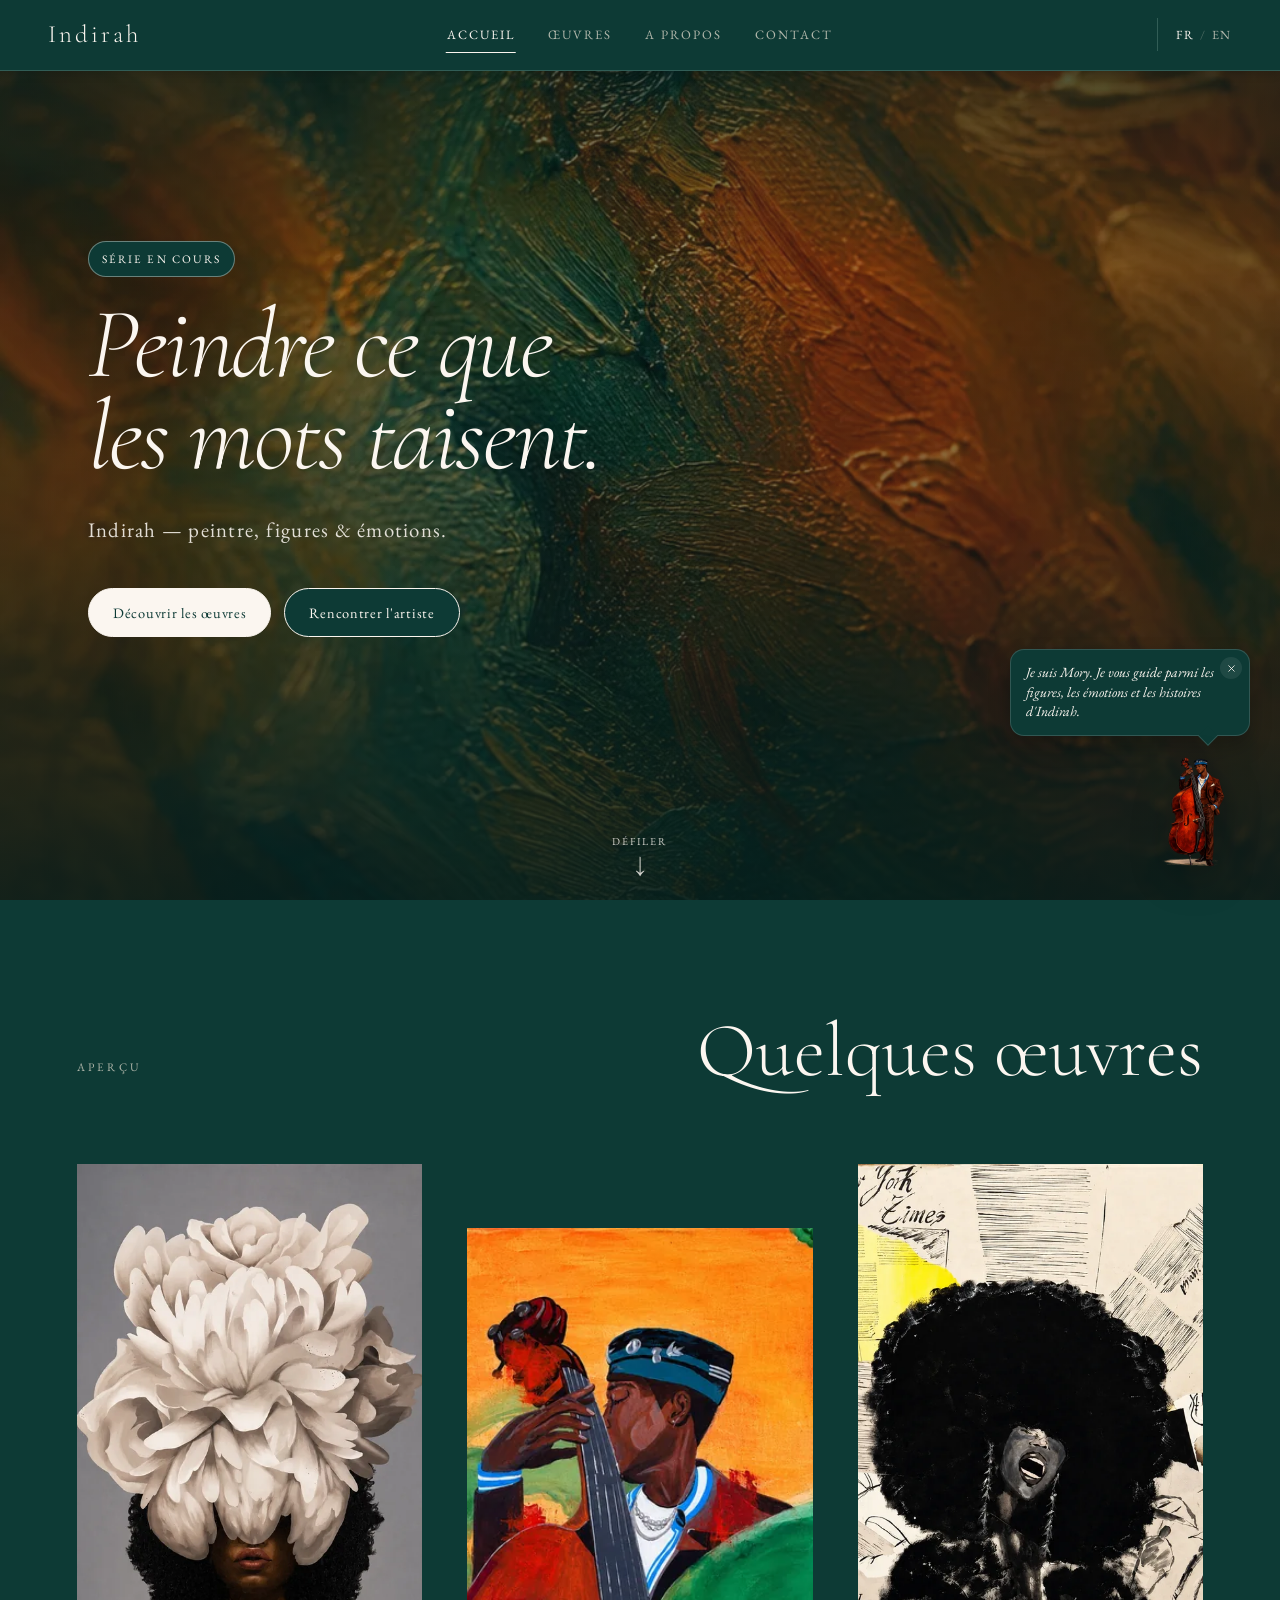
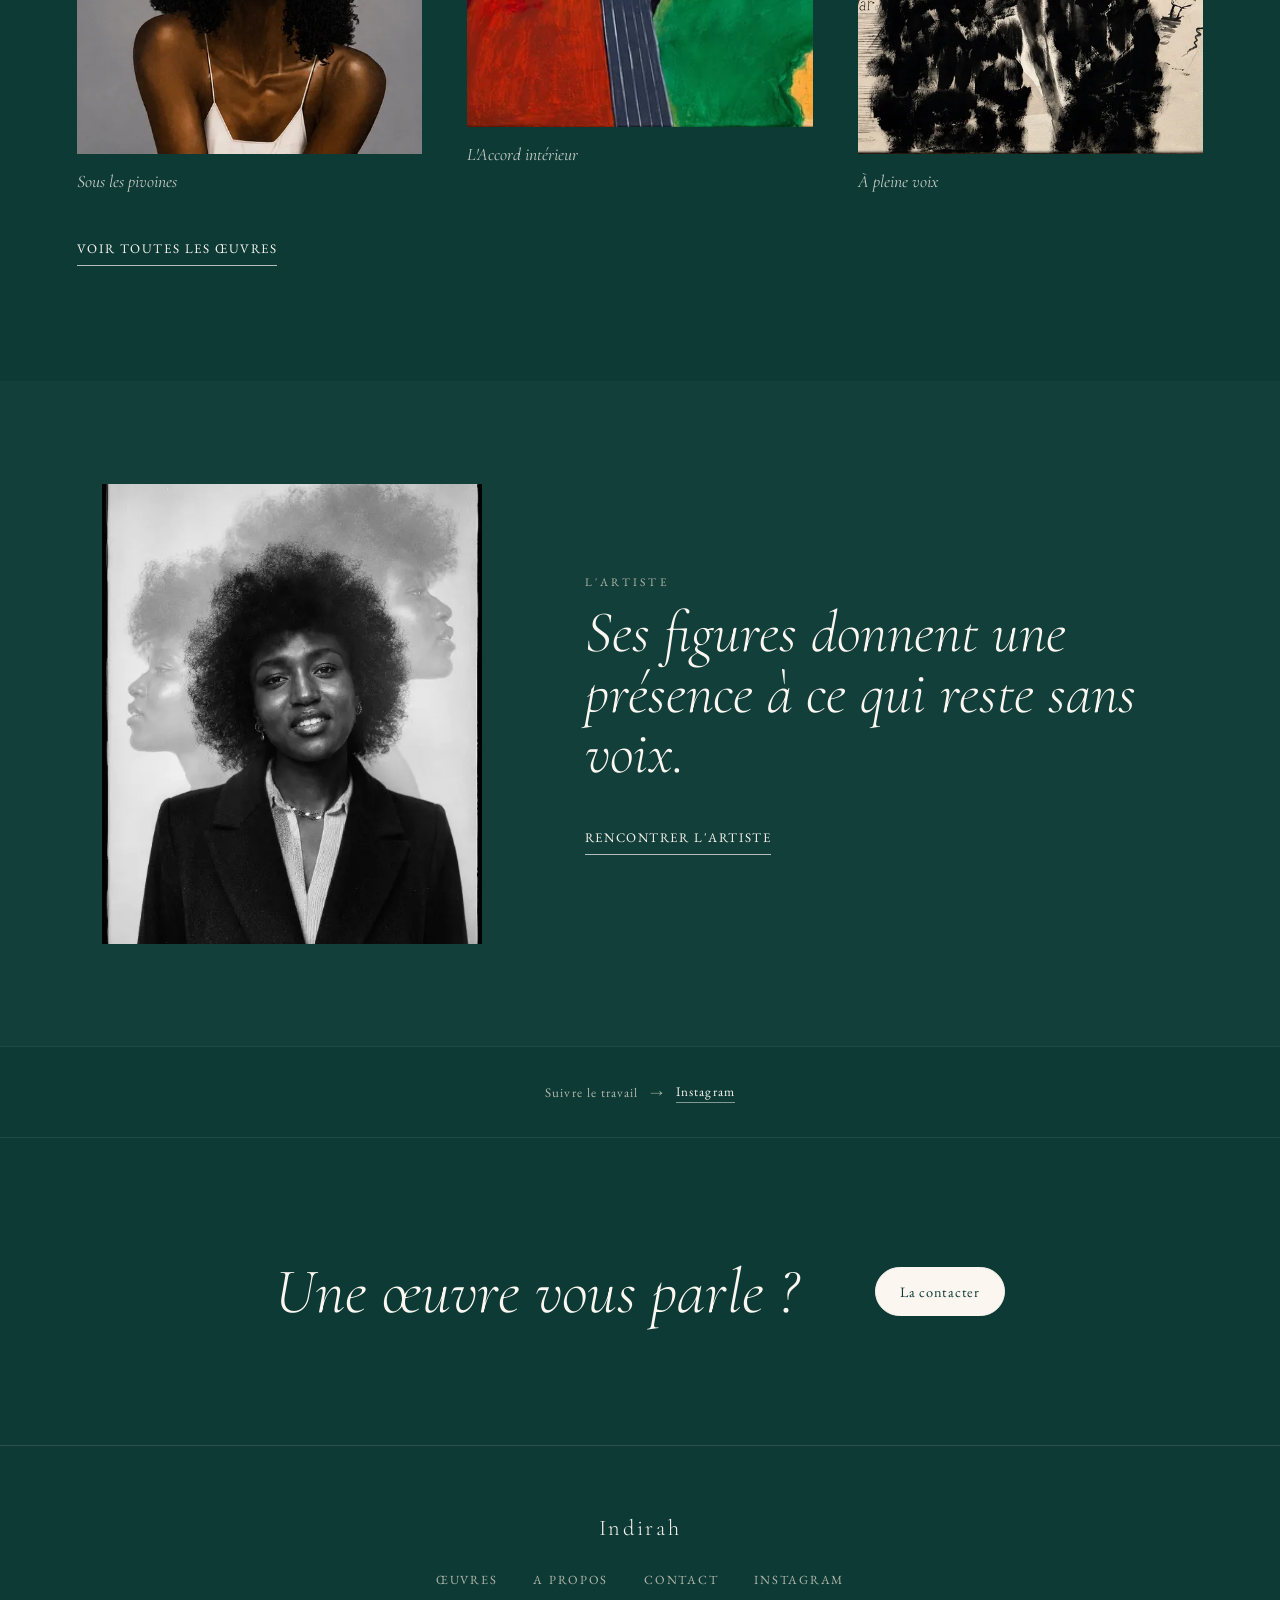
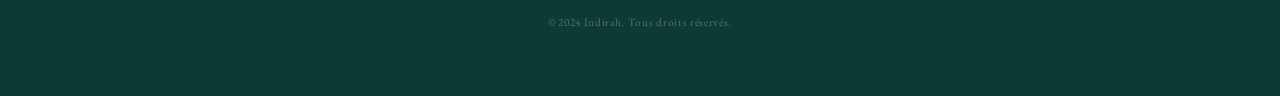
==== commit d261dd4f: "perf: maîtriser la publication et optimiser les œuvres" ====
--- a/index.html
+++ b/index.html
@@ -5,16 +5,16 @@
   <meta name="viewport" content="width=device-width, initial-scale=1.0">
   <title data-i18n="meta_home_title">Indirah - Artiste Peintre</title>
   <meta name="description" content="Indirah, artiste peintre : figures, émotions et œuvres à découvrir." data-i18n-content="meta_home_desc">
-  <link rel="canonical" href="https://indirah.fr/index.html">
+  <link rel="canonical" href="https://alvynnyo.github.io/Jicasso/">
   <meta property="og:title" content="Indirah - Artiste Peintre" data-i18n-content="meta_home_title">
   <meta property="og:description" content="Indirah, artiste peintre : figures, émotions et œuvres à découvrir." data-i18n-content="meta_home_desc">
-  <meta property="og:image" content="https://indirah.fr/images/hero-accueil-texture.webp">
-  <meta property="og:url" content="https://indirah.fr/index.html">
+  <meta property="og:image" content="https://alvynnyo.github.io/Jicasso/images/hero-accueil-texture.webp">
+  <meta property="og:url" content="https://alvynnyo.github.io/Jicasso/">
   <meta property="og:type" content="website">
   <meta name="twitter:card" content="summary_large_image">
   <meta name="twitter:title" content="Indirah - Artiste Peintre" data-i18n-content="meta_home_title">
   <meta name="twitter:description" content="Indirah, artiste peintre : figures, émotions et œuvres à découvrir." data-i18n-content="meta_home_desc">
-  <meta name="twitter:image" content="https://indirah.fr/images/hero-accueil-texture.webp">
+  <meta name="twitter:image" content="https://alvynnyo.github.io/Jicasso/images/hero-accueil-texture.webp">
   <meta name="theme-color" content="#0D3A35">
   <link rel="preconnect" href="https://fonts.googleapis.com">
   <link rel="preconnect" href="https://fonts.gstatic.com" crossorigin>
@@ -66,9 +66,9 @@
     <section class="home-works" id="home-works" aria-labelledby="home-works-title">
       <div class="home-section-heading"><p class="home-section-eyebrow" data-i18n="home_works_eyebrow">Aperçu</p><h2 id="home-works-title" data-i18n="home_works_title">Quelques œuvres</h2></div>
       <div class="home-works-list">
-        <figure class="home-work"><img src="images/serie-1/maria.webp" alt="Sous les pivoines" loading="lazy" decoding="async"><figcaption data-i18n="work1_title">Sous les pivoines</figcaption></figure>
-        <figure class="home-work"><img src="images/serie-1/mory.webp" alt="L'Accord intérieur" loading="lazy" decoding="async"><figcaption data-i18n="work2_title">L'Accord intérieur</figcaption></figure>
-        <figure class="home-work"><img src="images/serie-1/stepout.webp" alt="À pleine voix" loading="lazy" decoding="async"><figcaption data-i18n="work3_title">À pleine voix</figcaption></figure>
+        <figure class="home-work"><img src="images/serie-1/maria-thumb.webp" width="675" height="900" alt="Sous les pivoines" loading="lazy" decoding="async"><figcaption data-i18n="work1_title">Sous les pivoines</figcaption></figure>
+        <figure class="home-work"><img src="images/serie-1/mory-thumb.webp" width="900" height="456" alt="L'Accord intérieur" loading="lazy" decoding="async"><figcaption data-i18n="work2_title">L'Accord intérieur</figcaption></figure>
+        <figure class="home-work"><img src="images/serie-1/stepout-thumb.webp" width="673" height="900" alt="À pleine voix" loading="lazy" decoding="async"><figcaption data-i18n="work3_title">À pleine voix</figcaption></figure>
       </div>
       <a class="home-text-link" href="oeuvres.html" data-i18n="home_works_link">Voir toutes les œuvres</a>
     </section>
@@ -98,11 +98,11 @@
     <button class="mobile-menu-close" id="mobile-menu-close" aria-label="Fermer le menu"><svg viewBox="0 0 24 24" width="18" height="18" fill="none" stroke="currentColor" stroke-width="1.5" stroke-linecap="round" stroke-linejoin="round"><line x1="18" y1="6" x2="6" y2="18"/><line x1="6" y1="6" x2="18" y2="18"/></svg></button>
   </nav>
 
-  <script defer src="js/oeuvres-data.js?v=20260714"></script>
+  <script defer src="js/oeuvres-data.js?v=20261016"></script>
   <script defer src="js/translations.js?v=20260715"></script>
   <script>window.MORY_GREETING_KEY='mory_greeted_home_identity';window.MORY_GREETING={fr:"Je suis Mory. Je vous guide parmi les figures, les émotions et les histoires d'Indirah.",en:"I'm Mory. I'll guide you through Indirah's figures, emotions and stories."};</script>
   <script defer src="js/nav.js?v=20260714"></script>
   <script defer src="js/contact-popup.js?v=20260715"></script>
-  <script defer src="js/mory.js?v=20260714"></script>
+  <script defer src="js/mory.js?v=20261016"></script>
 </body>
 </html>
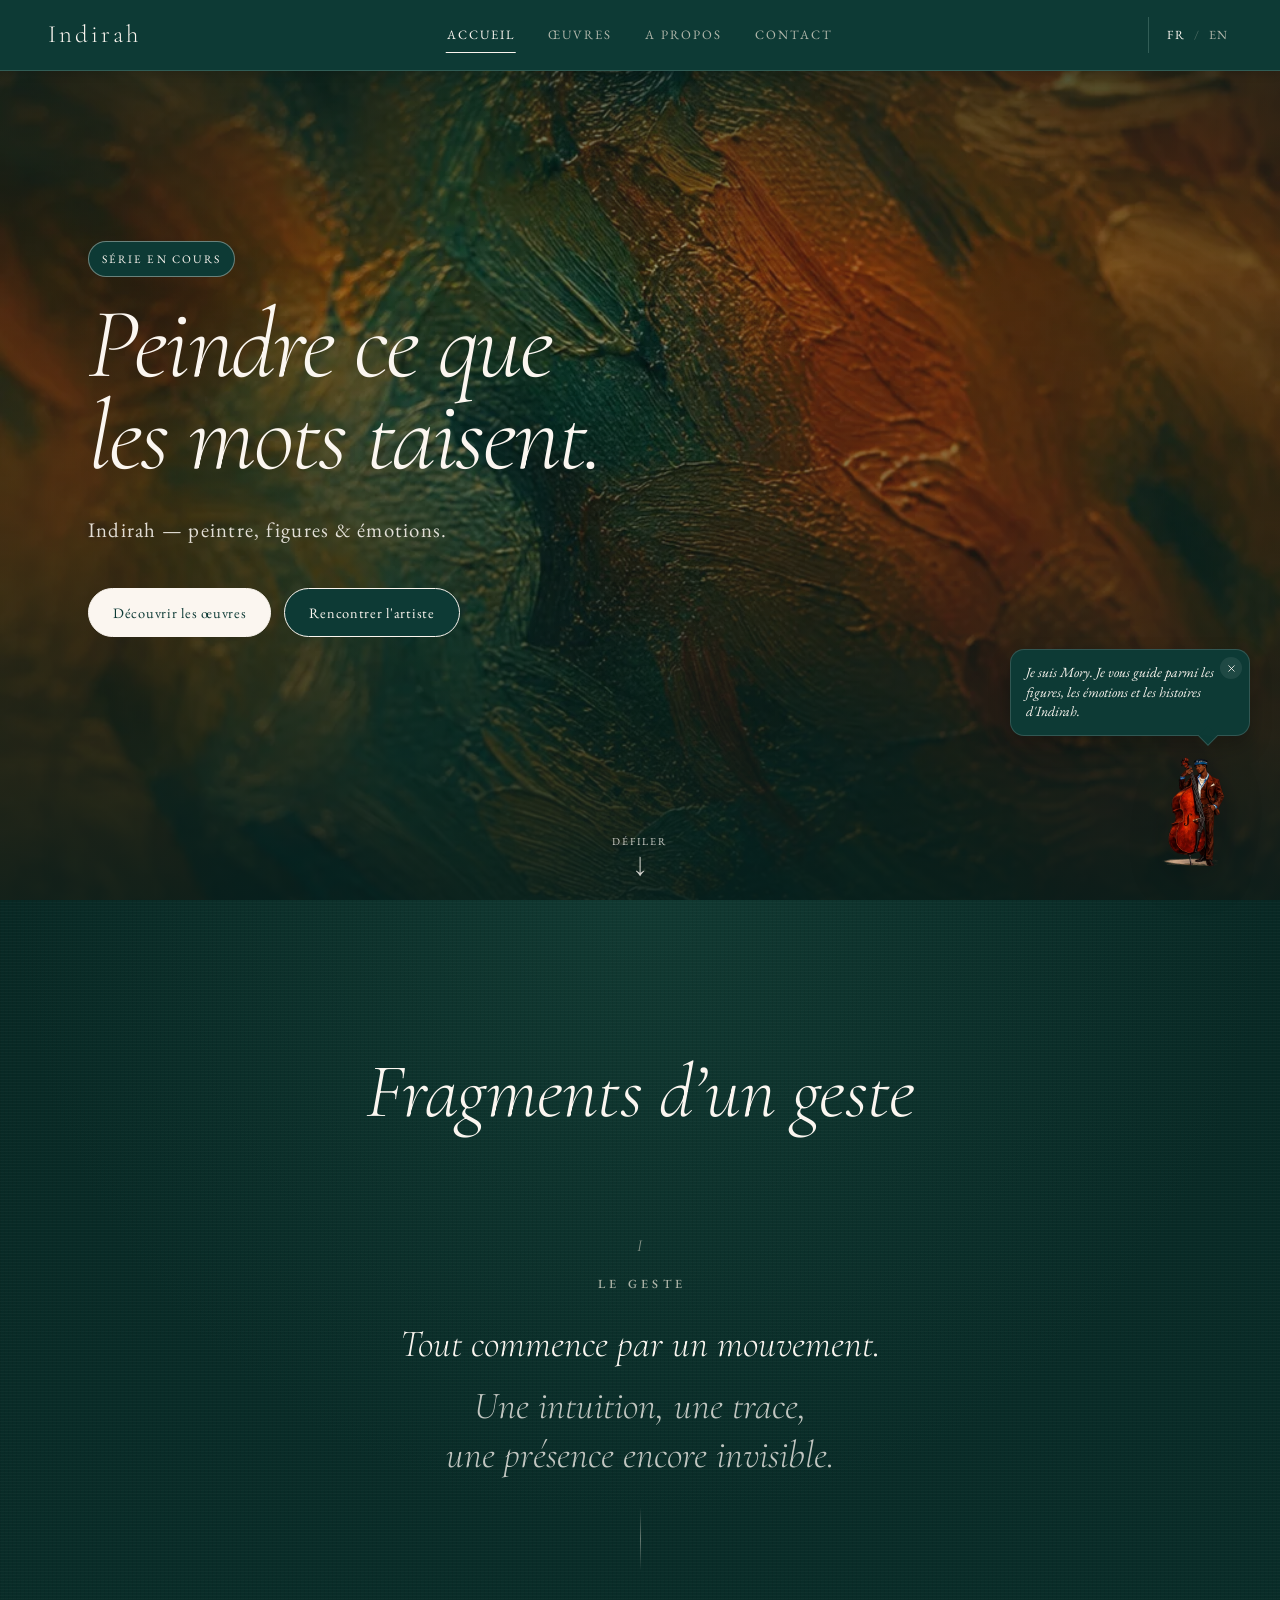
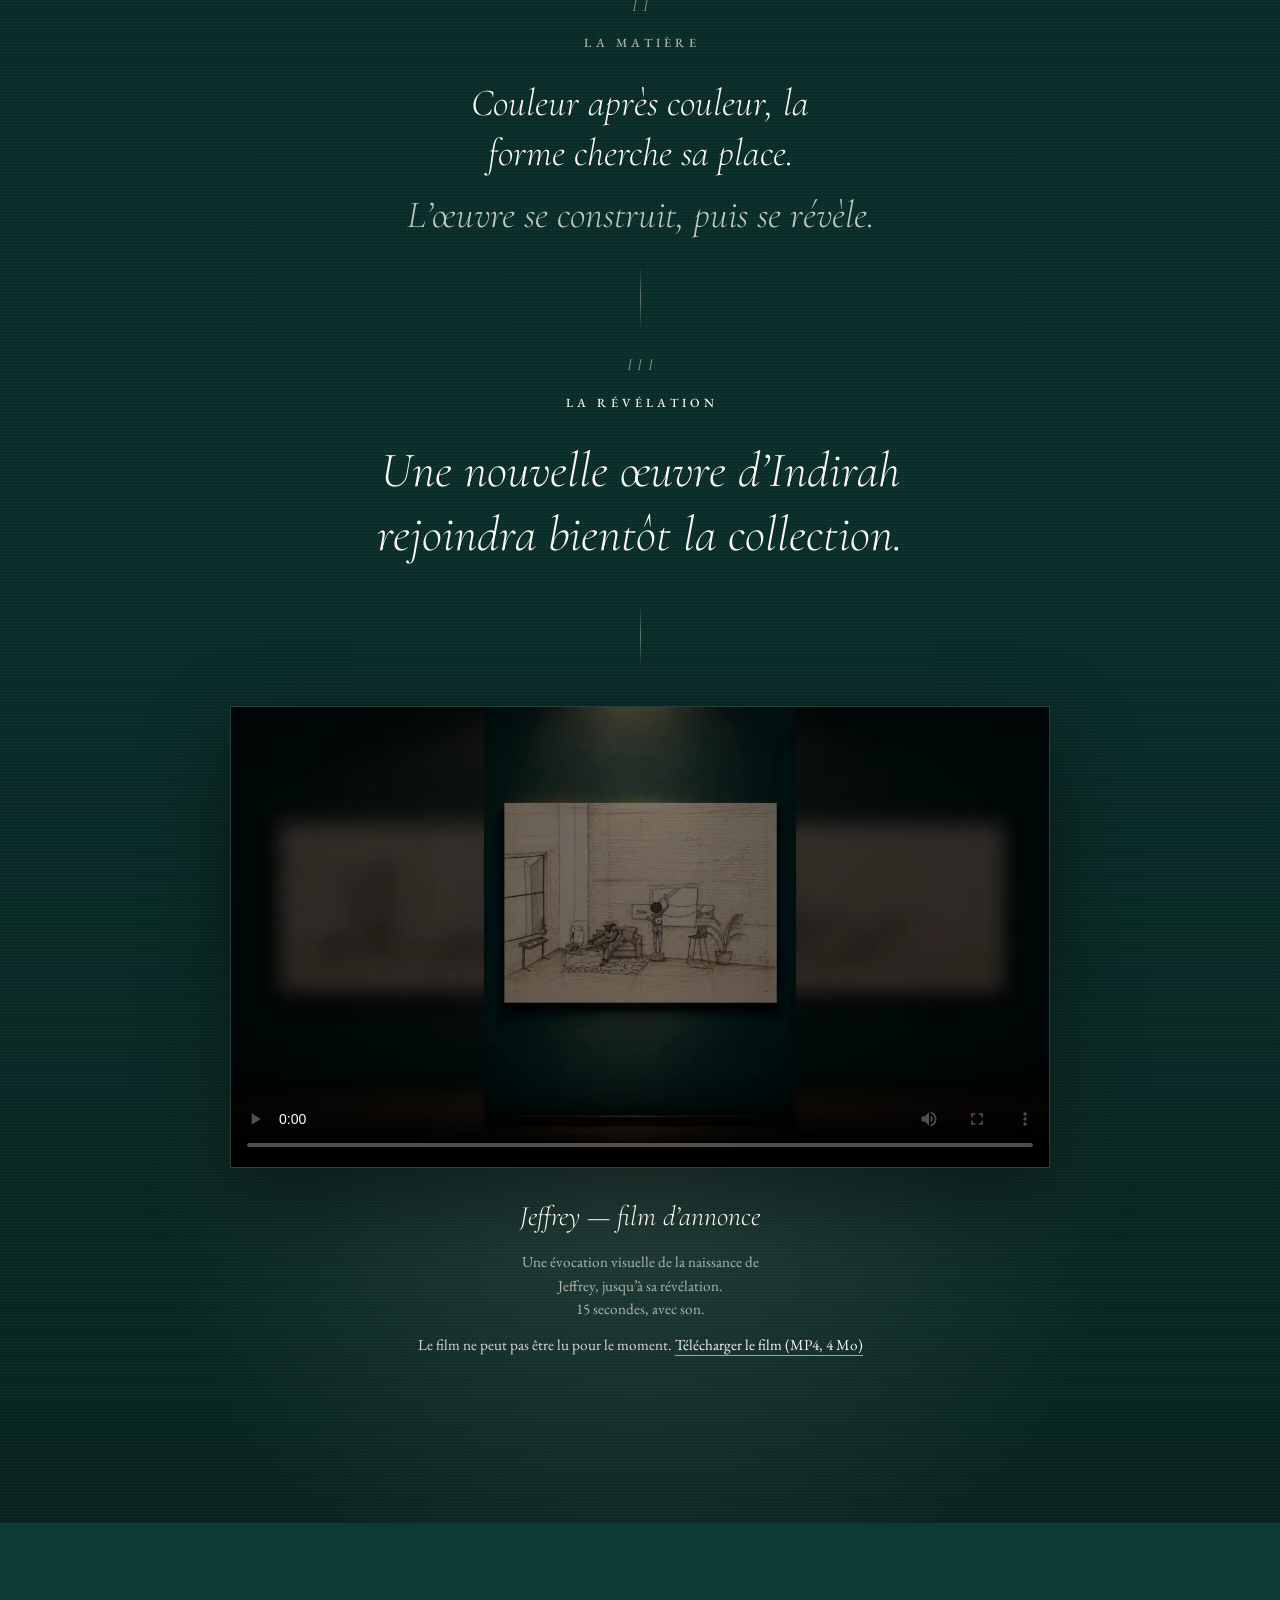
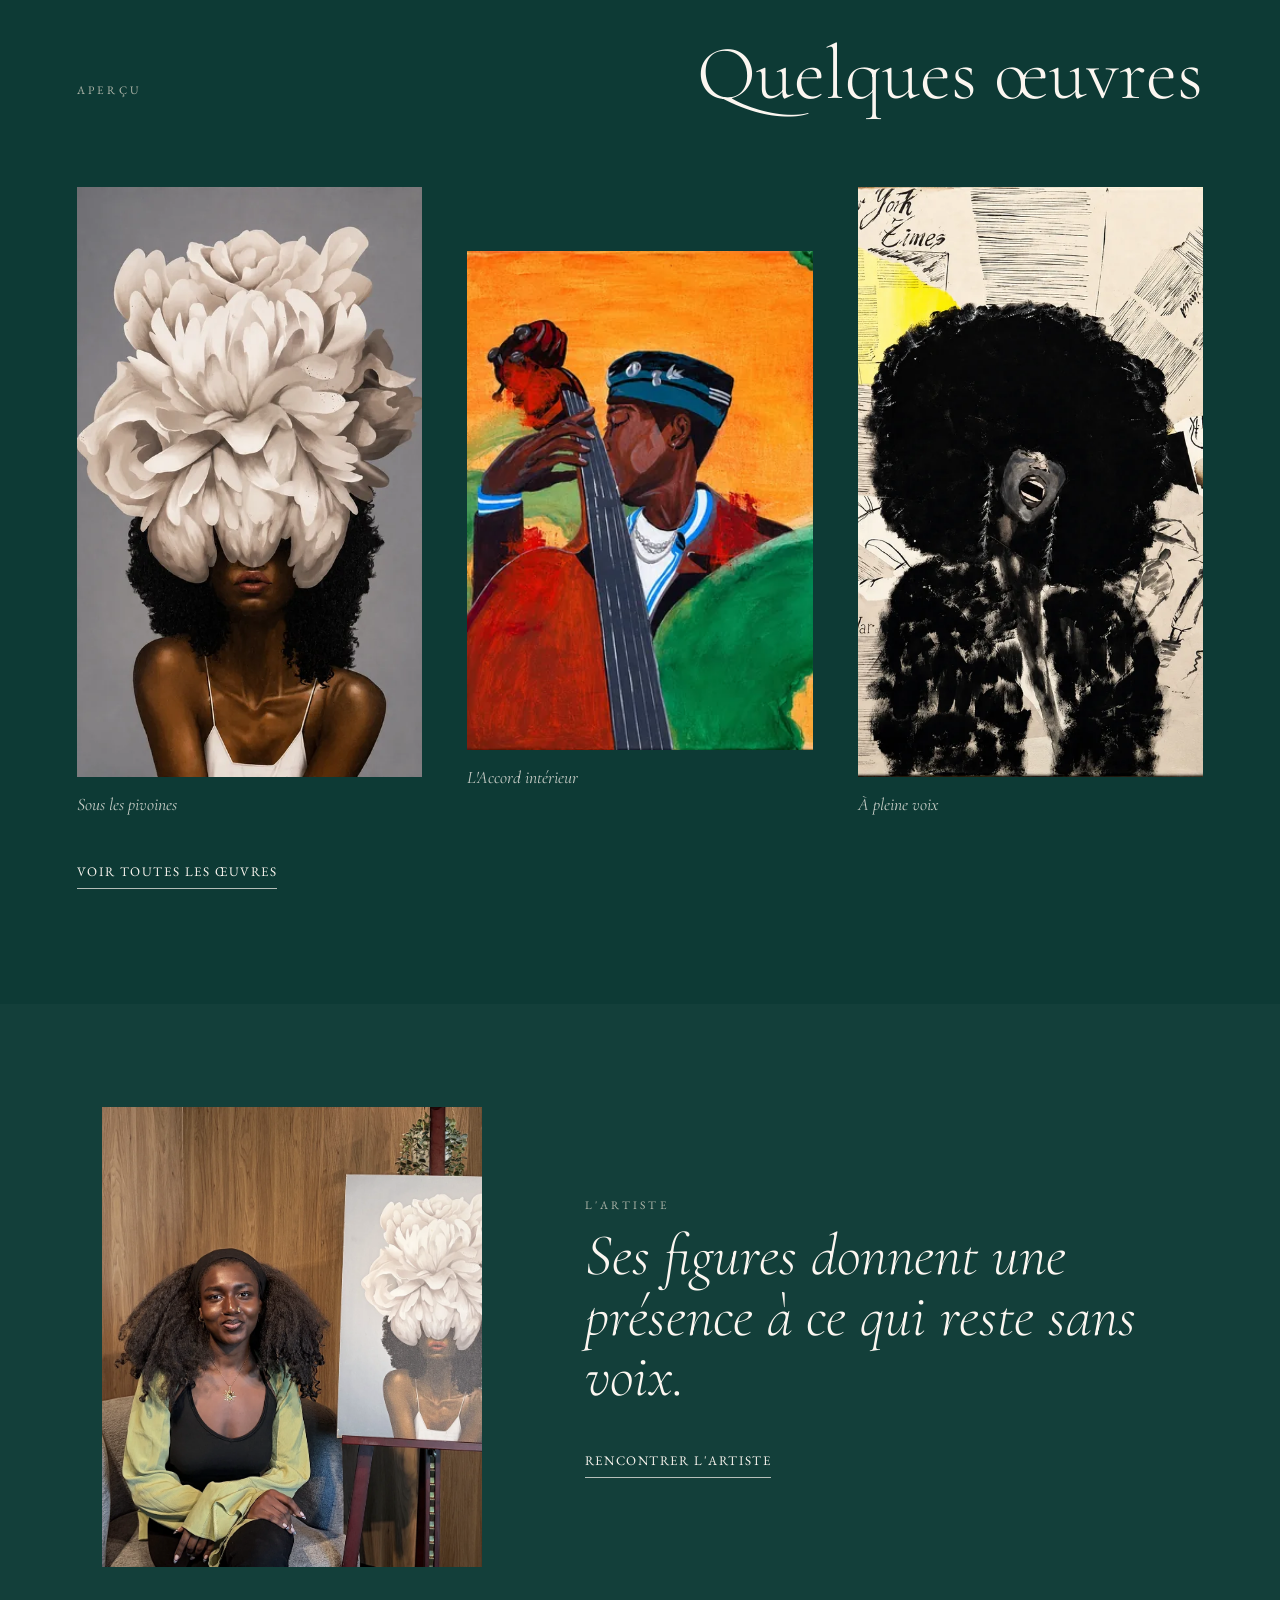
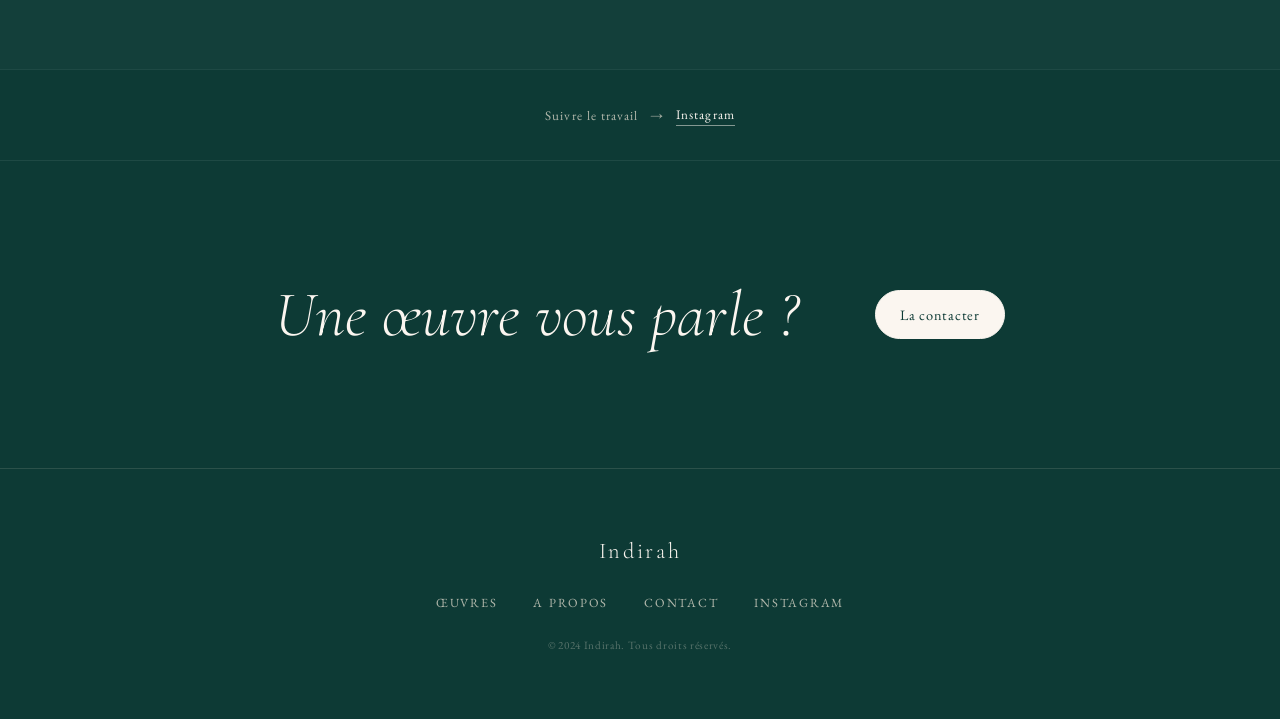
==== commit ce39ae39: "feat: améliorer l’accessibilité et présenter Jeffrey" ====
--- a/index.html
+++ b/index.html
@@ -20,34 +20,35 @@
   <link rel="preconnect" href="https://fonts.gstatic.com" crossorigin>
   <link href="https://fonts.googleapis.com/css2?family=Cormorant+Garamond:ital,wght@0,300;0,400;0,600;1,300;1,400;1,600&family=EB+Garamond:ital,wght@0,400;0,500;1,400&display=swap" rel="stylesheet">
   <link rel="preload" as="image" href="images/hero-accueil-texture.webp" fetchpriority="high">
-  <link rel="stylesheet" href="css/base.css?v=20260714">
-  <link rel="stylesheet" href="css/layout.css?v=20260715-2">
-  <link rel="stylesheet" href="css/home.css?v=20260715-3">
-  <link rel="stylesheet" href="css/mory.css?v=20260715-2">
-  <link rel="stylesheet" href="css/contact-popup.css?v=20260715-2">
+  <link rel="stylesheet" href="css/base.css?v=20261017">
+  <link rel="stylesheet" href="css/layout.css?v=20261017">
+  <link rel="stylesheet" href="css/home.css?v=20261017">
+  <link rel="stylesheet" href="css/mory.css?v=20261017">
+  <link rel="stylesheet" href="css/contact-popup.css?v=20261017">
   <link rel="icon" type="image/svg+xml" href="favicon.svg">
   <link rel="icon" type="image/png" sizes="32x32" href="favicon-32x32.png">
   <link rel="apple-touch-icon" href="apple-touch-icon.png">
   <link rel="manifest" href="manifest.json">
 </head>
 <body id="top" class="home-page">
+  <a class="skip-link" href="#main-content" data-i18n="skip_link">Aller au contenu</a>
   <header class="site-header" id="site-header">
     <div class="header-inner">
       <a href="index.html" class="brand">
         <span class="brand-name">Indirah</span>
       </a>
-      <nav class="main-nav" aria-label="Navigation principale">
-        <a href="index.html" data-i18n="nav_accueil" class="nav-current">Accueil</a>
+      <nav class="main-nav" aria-label="Navigation principale" data-i18n-aria-label="nav_main_label">
+        <a href="index.html" data-i18n="nav_accueil" class="nav-current" aria-current="page">Accueil</a>
         <a href="oeuvres.html" data-i18n="nav_oeuvres">Œuvres</a>
         <a href="apropos.html" data-i18n="nav_apropos">A propos</a>
         <a href="contact.html" data-i18n="nav_contact" data-contact-open>Contact</a>
       </nav>
-      <button class="lang-toggle" id="lang-toggle" aria-label="Changer de langue"><span class="lang-option" data-lang="fr">FR</span><span class="lang-sep">/</span><span class="lang-option" data-lang="en">EN</span></button>
-      <button class="hamburger-btn" id="hamburger-btn" aria-label="Menu" aria-expanded="false"><span></span><span></span><span></span></button>
+      <div class="lang-toggle" id="lang-toggle" role="group" aria-label="Langue du site" data-i18n-aria-label="lang_switch_label"><button type="button" class="lang-option active" data-lang="fr" lang="fr" aria-label="Français" aria-pressed="true">FR</button><span class="lang-sep" aria-hidden="true">/</span><button type="button" class="lang-option" data-lang="en" lang="en" aria-label="English" aria-pressed="false">EN</button></div>
+      <button class="hamburger-btn" id="hamburger-btn" type="button" aria-label="Menu" data-i18n-aria-label="menu_toggle" aria-controls="mobile-menu" aria-expanded="false"><span></span><span></span><span></span></button>
     </div>
   </header>
 
-  <main aria-label="Accueil">
+  <main aria-label="Accueil" data-i18n-aria-label="nav_accueil" id="main-content">
     <section class="home-screen" id="home-hero">
       <div class="home-bg" aria-hidden="true"><img src="images/hero-accueil-texture.webp" alt="" class="home-bg-img" fetchpriority="high"></div>
       <div class="home-veil" aria-hidden="true"></div>
@@ -60,7 +61,46 @@
           <a href="apropos.html" class="home-cta home-cta--secondary" data-i18n="home_cta_artist">Rencontrer l'artiste</a>
         </div>
       </div>
-      <a class="home-scroll-cue" href="#home-works"><span class="home-scroll-text" data-i18n="home_scroll">Défiler</span><span class="home-scroll-arrow" aria-hidden="true">↓</span></a>
+      <a class="home-scroll-cue" href="#fragments-du-geste"><span class="home-scroll-text" data-i18n="home_scroll">Défiler</span><span class="home-scroll-arrow" aria-hidden="true">↓</span></a>
+    </section>
+
+    <section class="home-fragments" id="fragments-du-geste" aria-labelledby="fragments-title">
+      <div class="home-fragments-light" aria-hidden="true"></div>
+      <div class="home-fragments-inner">
+        <h2 class="home-fragments-title" id="fragments-title" data-i18n="fragments_title">Fragments d’un geste</h2>
+        <ol class="home-fragments-list">
+          <li class="home-fragment">
+            <span class="home-fragment-index" aria-hidden="true">I</span>
+            <h3 class="home-fragment-title" data-i18n="fragment1_title">Le geste</h3>
+            <p class="home-fragment-text"><span data-i18n="fragment1_line1">Tout commence par un mouvement.</span> <span data-i18n="fragment1_line2">Une intuition, une trace, une présence encore invisible.</span></p>
+          </li>
+          <li class="home-fragment">
+            <span class="home-fragment-index" aria-hidden="true">II</span>
+            <h3 class="home-fragment-title" data-i18n="fragment2_title">La matière</h3>
+            <p class="home-fragment-text"><span data-i18n="fragment2_line1">Couleur après couleur, la forme cherche sa place.</span> <span data-i18n="fragment2_line2">L’œuvre se construit, puis se révèle.</span></p>
+          </li>
+          <li class="home-fragment home-fragment--reveal">
+            <span class="home-fragment-index" aria-hidden="true">III</span>
+            <h3 class="home-fragment-title" data-i18n="fragment3_title">La révélation</h3>
+            <p class="home-fragment-text"><span data-i18n="fragment3_line1">Une nouvelle œuvre d’Indirah rejoindra bientôt la collection.</span></p>
+          </li>
+        </ol>
+
+        <figure class="home-fragments-film" aria-labelledby="jeffrey-film-title">
+          <div class="home-fragments-film-frame">
+            <video class="home-fragments-film-video" id="jeffrey-film" controls playsinline preload="metadata" width="1280" height="720" poster="media/jeffrey-v2-poster.webp" aria-describedby="jeffrey-film-desc">
+              <source src="media/jeffrey_v2_web.mp4" type="video/mp4">
+              <p class="home-fragments-film-fallback"><span data-i18n="jeffrey_film_fallback">Votre navigateur ne peut pas lire cette vidéo.</span> <a href="media/jeffrey_v2_web.mp4" data-i18n="jeffrey_film_download">Télécharger le film (MP4, 4 Mo)</a></p>
+            </video>
+          </div>
+          <figcaption class="home-fragments-film-caption">
+            <h3 class="home-fragments-film-title" id="jeffrey-film-title" data-i18n="jeffrey_film_title">Jeffrey — film d’annonce</h3>
+            <p class="home-fragments-film-desc" id="jeffrey-film-desc"><span data-i18n="jeffrey_film_desc">Une évocation visuelle de la naissance de Jeffrey, jusqu’à sa révélation.</span> <span data-i18n="jeffrey_film_meta">15 secondes, avec son.</span></p>
+            <button type="button" class="home-fragments-film-toggle" data-film-toggle aria-controls="jeffrey-film" aria-describedby="jeffrey-film-title" hidden><span data-i18n="jeffrey_film_play">Voir le geste</span></button>
+            <p class="home-fragments-film-error" id="jeffrey-film-error" role="status" tabindex="-1" hidden><span data-i18n="jeffrey_film_error">Le film ne peut pas être lu pour le moment.</span> <a href="media/jeffrey_v2_web.mp4" data-i18n="jeffrey_film_download">Télécharger le film (MP4, 4 Mo)</a></p>
+          </figcaption>
+        </figure>
+      </div>
     </section>
 
     <section class="home-works" id="home-works" aria-labelledby="home-works-title">
@@ -78,7 +118,7 @@
       <div class="home-artist-copy"><p class="home-section-eyebrow" data-i18n="home_artist_eyebrow">L'artiste</p><h2 id="home-artist-title" data-i18n="home_artist_phrase">Ses figures donnent une présence à ce qui reste sans voix.</h2><a class="home-text-link" href="apropos.html" data-i18n="home_cta_artist">Rencontrer l'artiste</a></div>
     </section>
 
-    <aside class="home-social" aria-label="Réseau social"><span data-i18n="home_social_prompt">Suivre le travail</span><span aria-hidden="true">→</span><!-- TODO: remplacer #TODO-instagram-url par l'URL Instagram officielle. --><a href="#TODO-instagram-url" data-i18n="footer_instagram">Instagram</a></aside>
+    <aside class="home-social" aria-label="Réseau social" data-i18n-aria-label="social_label"><span data-i18n="home_social_prompt">Suivre le travail</span><span aria-hidden="true">→</span><!-- TODO: remplacer #TODO-instagram-url par l'URL Instagram officielle. --><a href="#TODO-instagram-url" data-i18n="footer_instagram">Instagram</a></aside>
 
     <section class="home-closing" aria-labelledby="home-closing-title"><h2 id="home-closing-title" data-i18n="home_closing_title">Une œuvre vous parle ?</h2><a class="home-cta home-cta--primary" href="contact.html" data-i18n="home_cta_contact" data-contact-open data-contact-subject="Accueil — Une œuvre vous parle ?">La contacter</a></section>
   </main>
@@ -86,23 +126,24 @@
   <footer class="site-footer home-footer">
     <div class="footer-inner">
       <a href="#top" class="footer-logo">Indirah</a>
-      <nav class="footer-links" aria-label="Liens de pied de page"><a href="oeuvres.html" data-i18n="nav_oeuvres">Œuvres</a><a href="apropos.html" data-i18n="nav_apropos">A propos</a><a href="contact.html" data-i18n="footer_contact" data-contact-open>Contact</a><!-- TODO: remplacer #TODO-instagram-url par l'URL Instagram officielle. --><a href="#TODO-instagram-url" data-i18n="footer_instagram">Instagram</a></nav>
+      <nav class="footer-links" aria-label="Liens de pied de page" data-i18n-aria-label="nav_footer_label"><a href="oeuvres.html" data-i18n="nav_oeuvres">Œuvres</a><a href="apropos.html" data-i18n="nav_apropos">A propos</a><a href="contact.html" data-i18n="footer_contact" data-contact-open>Contact</a><!-- TODO: remplacer #TODO-instagram-url par l'URL Instagram officielle. --><a href="#TODO-instagram-url" data-i18n="footer_instagram">Instagram</a></nav>
       <p class="footer-copy" data-i18n="footer_copy">© 2024 Indirah. Tous droits réservés.</p>
     </div>
   </footer>
 
   <div class="mobile-menu-overlay" id="mobile-menu-overlay"></div>
-  <nav class="mobile-menu" id="mobile-menu" aria-label="Menu mobile">
-    <a href="index.html" class="mobile-menu-btn" data-i18n="nav_accueil">Accueil</a><a href="oeuvres.html" class="mobile-menu-btn" data-i18n="nav_oeuvres">Œuvres</a><a href="apropos.html" class="mobile-menu-btn" data-i18n="nav_apropos">A propos</a><a href="contact.html" class="mobile-menu-btn" data-i18n="nav_contact" data-contact-open>Contact</a>
-    <div class="mobile-menu-btn mobile-menu-lang" id="mobile-menu-lang"><span class="lang-option" data-lang="fr">FR</span><span class="lang-sep">/</span><span class="lang-option" data-lang="en">EN</span></div>
-    <button class="mobile-menu-close" id="mobile-menu-close" aria-label="Fermer le menu"><svg viewBox="0 0 24 24" width="18" height="18" fill="none" stroke="currentColor" stroke-width="1.5" stroke-linecap="round" stroke-linejoin="round"><line x1="18" y1="6" x2="6" y2="18"/><line x1="6" y1="6" x2="18" y2="18"/></svg></button>
+  <nav class="mobile-menu" id="mobile-menu" aria-label="Menu mobile" data-i18n-aria-label="nav_mobile_label">
+    <a href="index.html" class="mobile-menu-btn" data-i18n="nav_accueil" aria-current="page">Accueil</a><a href="oeuvres.html" class="mobile-menu-btn" data-i18n="nav_oeuvres">Œuvres</a><a href="apropos.html" class="mobile-menu-btn" data-i18n="nav_apropos">A propos</a><a href="contact.html" class="mobile-menu-btn" data-i18n="nav_contact" data-contact-open>Contact</a>
+    <div class="mobile-menu-btn mobile-menu-lang" id="mobile-menu-lang" role="group" aria-label="Langue du site" data-i18n-aria-label="lang_switch_label"><button type="button" class="lang-option active" data-lang="fr" lang="fr" aria-label="Français" aria-pressed="true">FR</button><span class="lang-sep" aria-hidden="true">/</span><button type="button" class="lang-option" data-lang="en" lang="en" aria-label="English" aria-pressed="false">EN</button></div>
+    <button class="mobile-menu-close" id="mobile-menu-close" type="button" aria-label="Fermer le menu" data-i18n-aria-label="menu_close"><svg viewBox="0 0 24 24" width="18" height="18" fill="none" stroke="currentColor" stroke-width="1.5" stroke-linecap="round" stroke-linejoin="round" aria-hidden="true" focusable="false"><line x1="18" y1="6" x2="6" y2="18"/><line x1="6" y1="6" x2="18" y2="18"/></svg></button>
   </nav>
 
   <script defer src="js/oeuvres-data.js?v=20261016"></script>
-  <script defer src="js/translations.js?v=20260715"></script>
+  <script defer src="js/translations.js?v=20261017"></script>
   <script>window.MORY_GREETING_KEY='mory_greeted_home_identity';window.MORY_GREETING={fr:"Je suis Mory. Je vous guide parmi les figures, les émotions et les histoires d'Indirah.",en:"I'm Mory. I'll guide you through Indirah's figures, emotions and stories."};</script>
-  <script defer src="js/nav.js?v=20260714"></script>
-  <script defer src="js/contact-popup.js?v=20260715"></script>
-  <script defer src="js/mory.js?v=20261016"></script>
+  <script defer src="js/nav.js?v=20261017"></script>
+  <script defer src="js/jeffrey-video.js?v=20261017"></script>
+  <script defer src="js/contact-popup.js?v=20261017"></script>
+  <script defer src="js/mory.js?v=20261017"></script>
 </body>
 </html>
--- a/css/base.css
+++ b/css/base.css
@@ -25,8 +25,13 @@
 }
 
 html {
-  scroll-behavior: smooth;
   font-size: 16px;
+}
+
+/* Défilement doux seulement si l'utilisateur n'a pas demandé à réduire
+   les animations (ancres, lien d'évitement, indicateurs de défilement). */
+@media (prefers-reduced-motion: no-preference) {
+  html { scroll-behavior: smooth; }
 }
 
 body {
@@ -57,3 +62,57 @@
 }
 
 
+/* ── Accessibilité transversale ── */
+
+/* Focus clavier visible et contrasté sur le fond teal. Spécificité nulle
+   (:where) : un composant peut affiner son propre indicateur. */
+:where(a[href], button, input, select, textarea, summary, [tabindex]):focus-visible {
+  outline: 2px solid var(--cream);
+  outline-offset: 3px;
+}
+
+/* Contenu réservé aux technologies d'assistance. */
+.visually-hidden {
+  position: absolute !important;
+  width: 1px;
+  height: 1px;
+  margin: -1px;
+  padding: 0;
+  overflow: hidden;
+  clip: rect(0 0 0 0);
+  clip-path: inset(50%);
+  white-space: nowrap;
+  border: 0;
+}
+
+/* Lien d'évitement : hors écran jusqu'au focus clavier. */
+.skip-link {
+  position: fixed;
+  top: 10px;
+  left: 10px;
+  z-index: 4000;
+  padding: 12px 18px;
+  border: 1px solid var(--cream);
+  border-radius: 999px;
+  background: var(--deep);
+  color: var(--cream);
+  font-family: var(--font-body);
+  font-size: 0.9rem;
+  letter-spacing: 0.06em;
+  transform: translateY(-160%);
+}
+.skip-link:focus,
+.skip-link:focus-visible {
+  transform: none;
+  outline: 2px solid var(--cream);
+  outline-offset: 3px;
+}
+
+/* Verrou de défilement partagé (menu, lightbox, parcours, popup). */
+body.scroll-locked { overflow: hidden; }
+
+@media (prefers-reduced-motion: no-preference) {
+  .skip-link { transition: transform 0.18s ease; }
+}
+
+
--- a/css/layout.css
+++ b/css/layout.css
@@ -82,14 +82,30 @@
   border: 0;
   border-left: 1px solid #315d56;
   border-radius: 0;
-  padding: 8px 0 8px 18px;
-}
-
+  padding: 6px 0 6px 15px;
+}
+
+/* Chaque langue est un vrai bouton : cible tactile d'au moins 24 px,
+   apparence inchangée (texte seul). */
 .lang-option {
+  display: inline-flex;
+  align-items: center;
+  justify-content: center;
+  min-width: 24px;
+  min-height: 24px;
+  padding: 2px 3px;
+  font: inherit;
+  letter-spacing: inherit;
   color: var(--sage);
   transition: color var(--ease);
 }
+.lang-option:hover { color: var(--cream); }
 .lang-option.active { color: var(--cream); }
+.lang-option:focus-visible {
+  outline: 2px solid var(--cream);
+  outline-offset: 2px;
+  border-radius: 4px;
+}
 
 .lang-sep {
   color: var(--sage);
@@ -265,7 +281,10 @@
   color: var(--sage);
   transition: color 0.2s ease;
   cursor: pointer;
+  min-width: 44px;
+  min-height: 36px;
   padding: 6px 10px;
+  border-radius: 6px;
   user-select: none;
   -webkit-tap-highlight-color: transparent;
 }
@@ -299,6 +318,38 @@
 
 .mobile-menu-close:active {
   background: #1d554d;
+}
+
+/* Focus clavier dans le menu mobile et sur ses déclencheurs. */
+.mobile-menu-btn:focus-visible,
+.mobile-menu-close:focus-visible,
+.hamburger-btn:focus-visible {
+  outline: 2px solid var(--cream);
+  outline-offset: 2px;
+}
+
+/* Menu fermé : jamais atteignable, même pendant le fondu de sortie. */
+.mobile-menu[inert] { pointer-events: none; }
+
+/* Petits écrans en paysage : le menu reste entièrement consultable. */
+@media (max-height: 480px) {
+  .mobile-menu {
+    top: 60px;
+    max-height: calc(100vh - 72px);
+    max-height: calc(100svh - 72px);
+    overflow-y: auto;
+    overscroll-behavior: contain;
+  }
+  .mobile-menu-btn { padding-top: 10px; padding-bottom: 10px; }
+}
+
+@media (prefers-reduced-motion: reduce) {
+  .mobile-menu,
+  .mobile-menu-overlay,
+  .mobile-menu-btn,
+  .mobile-menu-close,
+  .lang-option { transition: none; }
+  .mobile-menu { transform: none; }
 }
 
 
--- a/css/home.css
+++ b/css/home.css
@@ -43,6 +43,201 @@
 .home-scroll-arrow { font-size: 1.45rem; line-height: 1; }
 @keyframes home-cue { 0%,100% { transform: translateX(-50%) translateY(0); } 50% { transform: translateX(-50%) translateY(6px); } }
 
+/* Fragments d'un geste : triptyque vertical annoncant une nouvelle oeuvre.
+   Contenu visible par defaut ; lumiere et trame de toile en CSS seulement. */
+.home-fragments {
+  position: relative;
+  isolation: isolate;
+  /* clip et non hidden : hidden crée un conteneur de défilement, auquel
+     view() s'attacherait au lieu de la page. */
+  overflow: clip;
+  scroll-margin-top: 72px;
+  padding: clamp(96px, 12vw, 168px) clamp(24px, 6vw, 92px) clamp(104px, 13vw, 176px);
+  background:
+    radial-gradient(ellipse 70% 40% at 50% 0%, rgba(39, 97, 82, .30), transparent 70%),
+    linear-gradient(180deg, #082824 0%, #0a2f2b 52%, #072421 100%);
+}
+.home-fragments::before {
+  content: "";
+  position: absolute;
+  inset: 0;
+  z-index: -1;
+  pointer-events: none;
+  background-image:
+    repeating-linear-gradient(0deg, rgba(251, 246, 240, .022) 0 1px, transparent 1px 3px),
+    repeating-linear-gradient(90deg, rgba(0, 0, 0, .06) 0 1px, transparent 1px 4px);
+}
+.home-fragments-light {
+  position: absolute;
+  inset: 0;
+  z-index: -1;
+  pointer-events: none;
+  background: radial-gradient(ellipse 55% 30% at 50% 84%, rgba(255, 244, 225, .11), transparent 70%);
+}
+.home-fragments-inner { width: min(820px, 100%); margin: 0 auto; text-align: center; }
+.home-fragments-title {
+  margin: 0 0 clamp(56px, 8vw, 104px);
+  font-family: var(--font-display);
+  font-size: clamp(2.5rem, 6vw, 5rem);
+  font-style: italic;
+  font-weight: 300;
+  line-height: 1;
+  letter-spacing: -.01em;
+  text-wrap: balance;
+}
+.home-fragments-list { margin: 0; padding: 0; list-style: none; }
+.home-fragment { position: relative; padding: 0 0 clamp(64px, 9vw, 112px); }
+.home-fragment:last-child { padding-bottom: 0; }
+/* Trace verticale entre deux fragments */
+.home-fragment:not(:last-child)::after {
+  content: "";
+  position: absolute;
+  left: 50%;
+  bottom: clamp(14px, 2vw, 22px);
+  width: 1px;
+  height: clamp(30px, 5vw, 64px);
+  background: linear-gradient(180deg, rgba(177, 183, 171, 0), rgba(177, 183, 171, .55), rgba(177, 183, 171, 0));
+}
+.home-fragment-index {
+  display: block;
+  margin: 0 0 14px;
+  color: rgba(177, 183, 171, .72);
+  font-family: var(--font-display);
+  font-size: 1.05rem;
+  font-style: italic;
+  letter-spacing: .3em;
+  text-indent: .3em;
+}
+.home-fragment-title {
+  margin: 0 0 clamp(18px, 2.4vw, 26px);
+  color: var(--sage);
+  font-family: var(--font-body);
+  font-size: .78rem;
+  font-weight: 500;
+  letter-spacing: .34em;
+  text-indent: .34em;
+  text-transform: uppercase;
+}
+.home-fragment-text {
+  margin: 0 auto;
+  max-width: 34ch;
+  color: var(--cream);
+  font-family: var(--font-display);
+  font-size: clamp(1.55rem, 3.2vw, 2.4rem);
+  font-style: italic;
+  font-weight: 300;
+  line-height: 1.28;
+  text-wrap: balance;
+}
+.home-fragment-text span { display: block; }
+.home-fragment-text span + span { margin-top: .35em; color: rgba(251, 246, 240, .76); }
+.home-fragment--reveal .home-fragment-title { color: var(--cream); }
+.home-fragment--reveal .home-fragment-text { font-size: clamp(1.85rem, 4.2vw, 3.1rem); max-width: 26ch; }
+
+/* Epilogue : film d'annonce "Jeffrey". Ratio naturel (16:9) preserve, jamais
+   recadre ; hauteur bornee a l'ecran pour rester entier en paysage. */
+.home-fragments-film { position: relative; margin: clamp(88px, 11vw, 140px) 0 0; }
+.home-fragments-film::before {
+  content: "";
+  position: absolute;
+  left: 50%;
+  top: calc(-1 * clamp(58px, 8vw, 104px));
+  width: 1px;
+  height: clamp(30px, 5vw, 64px);
+  background: linear-gradient(180deg, rgba(177, 183, 171, 0), rgba(177, 183, 171, .55), rgba(177, 183, 171, 0));
+}
+.home-fragments-film-frame {
+  width: min(100%, calc((100vh - 48px) * 16 / 9));
+  width: min(100%, calc((100svh - 48px) * 16 / 9));
+  margin: 0 auto;
+  border: 1px solid rgba(251, 246, 240, .16);
+  background: #041a17;
+  box-shadow: 0 30px 80px rgba(0, 0, 0, .45);
+}
+.home-fragments-film-video {
+  display: block;
+  width: 100%;
+  height: auto;
+  aspect-ratio: 16 / 9;
+  object-fit: contain;
+  background: #041a17;
+}
+.home-fragments-film-fallback,
+.home-fragments-film-error {
+  margin: 0;
+  padding: 18px;
+  color: rgba(251, 246, 240, .86);
+  font-size: .95rem;
+  line-height: 1.5;
+}
+.home-fragments-film-fallback a,
+.home-fragments-film-error a { color: var(--cream); border-bottom: 1px solid rgba(251, 246, 240, .6); }
+.home-fragments-film-caption { display: grid; justify-items: center; gap: 12px; margin-top: 26px; }
+.home-fragments-film-title {
+  margin: 0;
+  color: var(--cream);
+  font-family: var(--font-display);
+  font-size: clamp(1.35rem, 2.4vw, 1.75rem);
+  font-style: italic;
+  font-weight: 300;
+}
+.home-fragments-film-desc { margin: 0; max-width: 40ch; color: var(--sage); font-size: .95rem; line-height: 1.55; }
+.home-fragments-film-desc span { display: block; }
+.home-fragments-film-toggle {
+  display: inline-flex;
+  align-items: center;
+  justify-content: center;
+  min-width: 44px;
+  min-height: 44px;
+  margin-top: 6px;
+  padding: 10px 24px;
+  border: 1px solid rgba(251, 246, 240, .62);
+  border-radius: 999px;
+  color: var(--cream);
+  font-family: var(--font-body);
+  font-size: .8rem;
+  letter-spacing: .14em;
+  text-transform: uppercase;
+  transition: background .2s ease, border-color .2s ease;
+}
+.home-fragments-film-toggle[hidden],
+.home-fragments-film-error[hidden] { display: none; }
+.home-fragments-film-toggle:focus-visible { outline: 2px solid var(--cream); outline-offset: 3px; }
+@media (hover: hover) {
+  .home-fragments-film-toggle:hover { background: rgba(251, 246, 240, .08); border-color: var(--cream); }
+}
+.home-fragments-film-error { padding: 0; text-align: center; }
+.home-fragments-film-error:focus { outline: none; }
+.home-fragments-film-error:focus-visible { outline: 2px solid var(--cream); outline-offset: 4px; }
+@media (prefers-reduced-motion: reduce) {
+  .home-fragments-film-toggle { transition: none; }
+}
+
+/* Apparition progressive au defilement, sans JavaScript : uniquement si le
+   navigateur gere les timelines de vue et si le mouvement est accepte. */
+@media (prefers-reduced-motion: no-preference) {
+  @supports (animation-timeline: view()) {
+    .home-fragment {
+      animation: home-fragment-in linear both;
+      animation-timeline: view();
+      animation-range: entry 0% entry 85%;
+    }
+    .home-fragment--reveal .home-fragment-text {
+      animation: home-fragment-light linear both;
+      animation-timeline: view();
+      animation-range: entry 30% cover 55%;
+    }
+  }
+}
+@keyframes home-fragment-in {
+  from { opacity: 0; transform: translateY(26px); }
+  to   { opacity: 1; transform: none; }
+}
+@keyframes home-fragment-light {
+  from { text-shadow: 0 0 0 rgba(255, 244, 225, 0); }
+  to   { text-shadow: 0 0 30px rgba(255, 244, 225, .2); }
+}
+
 .home-works { padding: clamp(86px, 9vw, 132px) clamp(24px, 6vw, 92px); }
 .home-section-heading { display: flex; align-items: end; justify-content: space-between; gap: 24px; margin-bottom: clamp(44px, 6vw, 76px); }
 .home-section-eyebrow { margin: 0 0 12px; color: var(--sage); font-size: .72rem; letter-spacing: .28em; text-transform: uppercase; }
@@ -50,6 +245,10 @@
 .home-artist-copy h2,
 .home-closing h2 { margin: 0; font-family: var(--font-display); font-weight: 300; }
 .home-section-heading h2 { font-size: clamp(3rem, 6vw, 5.4rem); line-height: .95; }
+/* Zoom texte 200 % : le titre se replie au lieu de déborder. */
+.home-section-heading { flex-wrap: wrap; }
+.home-section-heading h2,
+.home-fragments-title { min-width: 0; overflow-wrap: break-word; }
 .home-works-list { display: grid; grid-template-columns: repeat(3, minmax(0, 1fr)); gap: clamp(22px, 3.5vw, 56px); align-items: start; }
 .home-work { margin: 0; }
 .home-work:nth-child(2) { margin-top: clamp(28px, 5vw, 72px); }
@@ -79,6 +278,8 @@
   .home-actions { margin-top: 24px; gap: 10px; }
   .home-cta { min-height: 44px; padding: 10px 17px; font-size: .82rem; }
   .home-bg-img { object-position: 47% 50%; }
+  .home-fragments { padding: 88px 18px 96px; scroll-margin-top: 64px; }
+  .home-fragments-title { margin-bottom: 52px; }
   .home-works { padding: 72px 16px; }
   .home-section-heading { margin-bottom: 38px; }
   .home-works-list { grid-template-columns: 1fr; gap: 34px; }
--- a/css/mory.css
+++ b/css/mory.css
@@ -204,7 +204,10 @@
 .mory-greeting-close:hover,
 .mory-greeting-close:focus-visible {
   background: rgba(255, 255, 255, 0.18);
-  outline: none;
+}
+.mory-greeting-close:focus-visible {
+  outline: 2px solid rgba(251, 246, 240, 0.9);
+  outline-offset: 2px;
 }
 
 /* ════════════════════════════════════════════════════════════════
@@ -282,7 +285,18 @@
 .mory-panel-close:hover,
 .mory-panel-close:focus-visible {
   background: rgba(255, 255, 255, 0.18);
-  outline: none;
+}
+.mory-panel-close:focus-visible {
+  outline: 2px solid rgba(251, 246, 240, 0.9);
+  outline-offset: 2px;
+}
+
+/* Cible stable du focus pendant que Mory « écrit » (les options sont
+   retirées puis remplacées) : indicateur discret mais visible. */
+.mory-messages:focus { outline: none; }
+.mory-messages:focus-visible {
+  outline: 2px solid rgba(251, 246, 240, 0.55);
+  outline-offset: -3px;
 }
 
 /* Zone de messages (défilement interne) */
--- a/css/contact-popup.css
+++ b/css/contact-popup.css
@@ -156,6 +156,32 @@
 .contact-popup-field input[aria-invalid="true"],
 .contact-popup-field textarea[aria-invalid="true"] {
   border-bottom-color: #dfa5a5;
+}
+
+/* Champs obligatoires : astérisque visuel (le caractère obligatoire est
+   annoncé par l'attribut required) et note explicative en tête. */
+.contact-popup-required {
+  margin-left: 0.15em;
+  color: var(--sage, #b9d2ca);
+  font-style: normal;
+}
+
+.contact-popup-required-note {
+  margin: -8px 0 0;
+  color: var(--sage, #b9d2ca);
+  font: 0.82rem/1.45 var(--font-body, "EB Garamond", Georgia, serif);
+  letter-spacing: 0.02em;
+}
+
+.contact-popup-form[aria-busy="true"] .contact-popup-field {
+  opacity: 0.8;
+}
+
+.contact-popup-state:focus { outline: none; }
+.contact-popup-state:focus-visible {
+  outline: 2px solid rgba(251, 246, 240, 0.86);
+  outline-offset: 6px;
+  border-radius: 12px;
 }
 
 .contact-popup-error {
@@ -274,10 +300,31 @@
   }
 }
 
+/* Téléphone en paysage : carte défilante, marges réduites. */
+@media (max-height: 480px) {
+  .contact-popup { padding: max(8px, env(safe-area-inset-top)) 12px max(8px, env(safe-area-inset-bottom)); }
+  .contact-popup-card {
+    max-height: calc(100svh - 16px);
+    padding: 20px 22px;
+  }
+  .contact-popup-head { margin-bottom: 14px; }
+  .contact-popup-form { gap: 12px; }
+  .contact-popup-close { top: 10px; right: 10px; }
+}
+
+/* Popup fermée : jamais atteignable pendant le fondu de sortie. */
+.contact-popup[inert] { pointer-events: none; }
+
 @media (prefers-reduced-motion: reduce) {
+  /* Ouverture et fermeture immédiates : interface exploitable sans attendre. */
+  .contact-popup,
+  .contact-popup.is-open {
+    transition: none;
+  }
+
   .contact-popup-card {
     transform: none;
-    transition: opacity 0.2s ease;
+    transition: none;
   }
 
   .contact-popup.is-open .contact-popup-card {
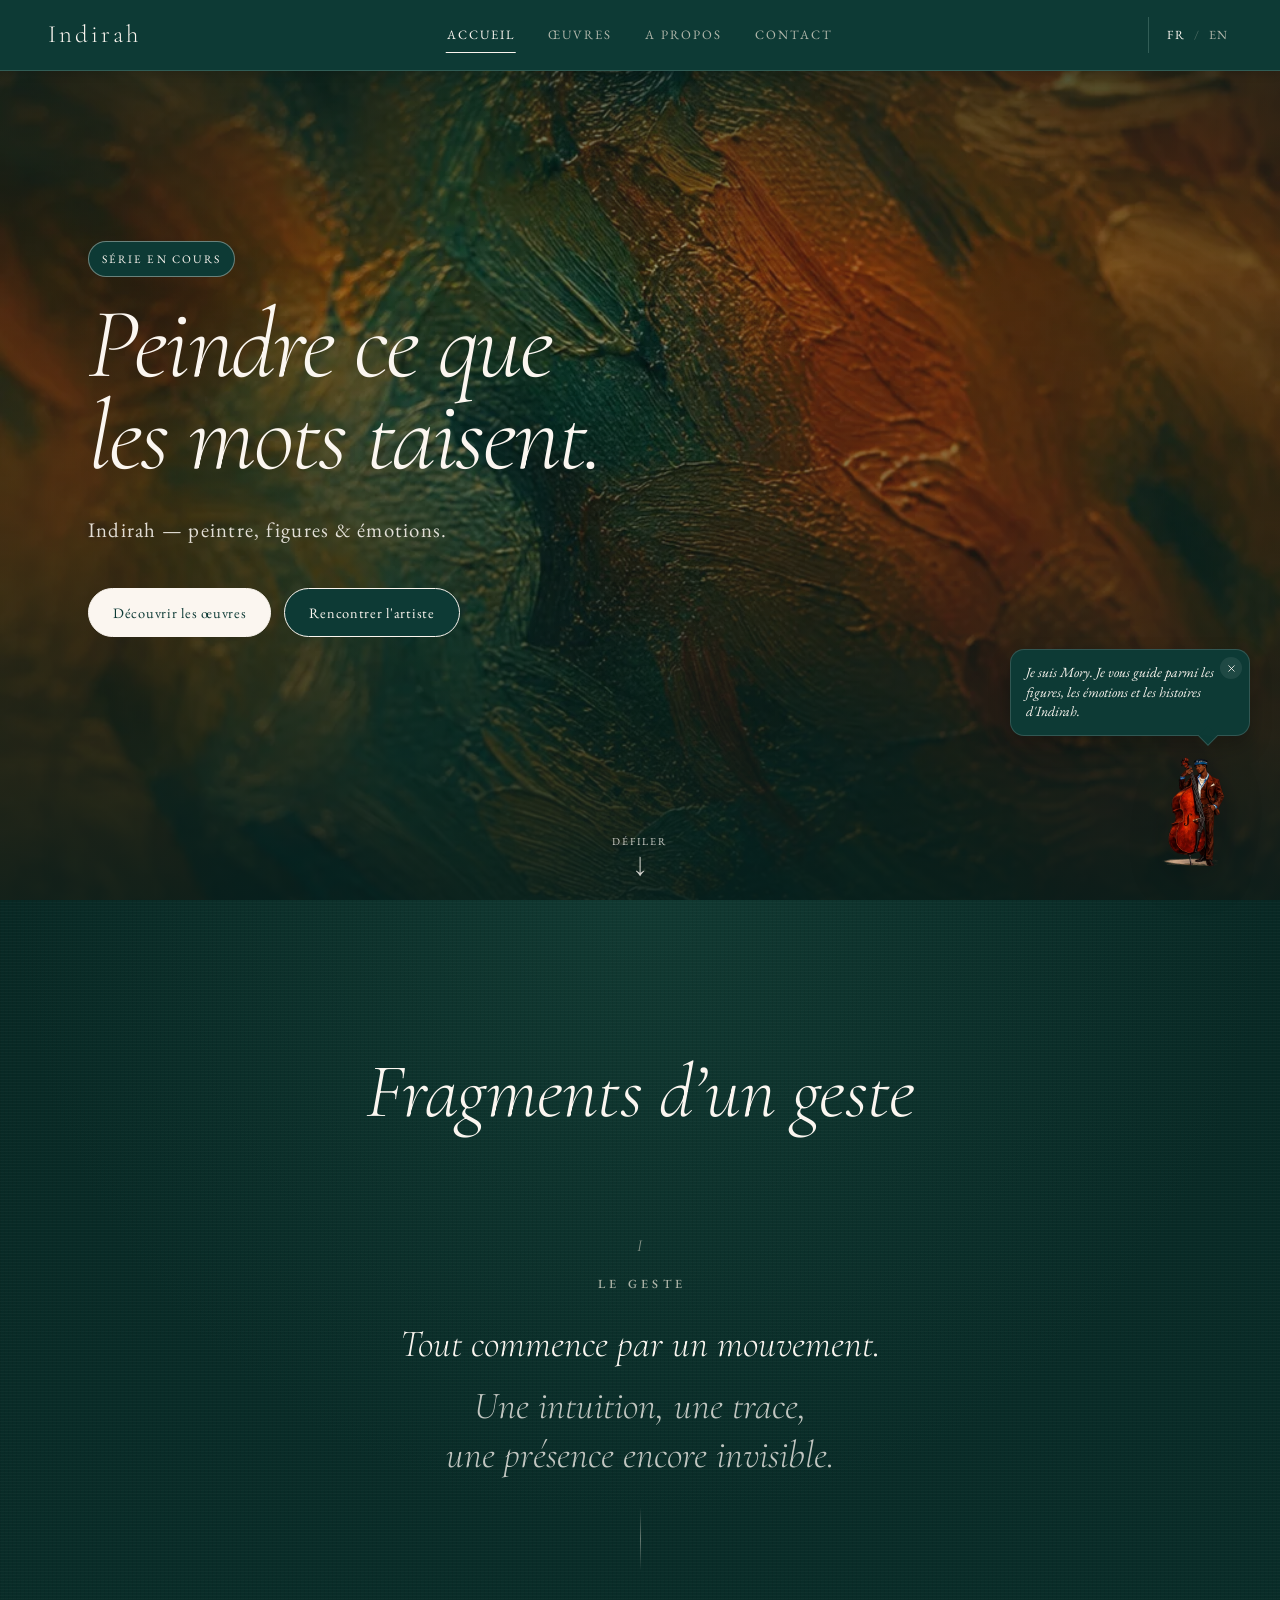
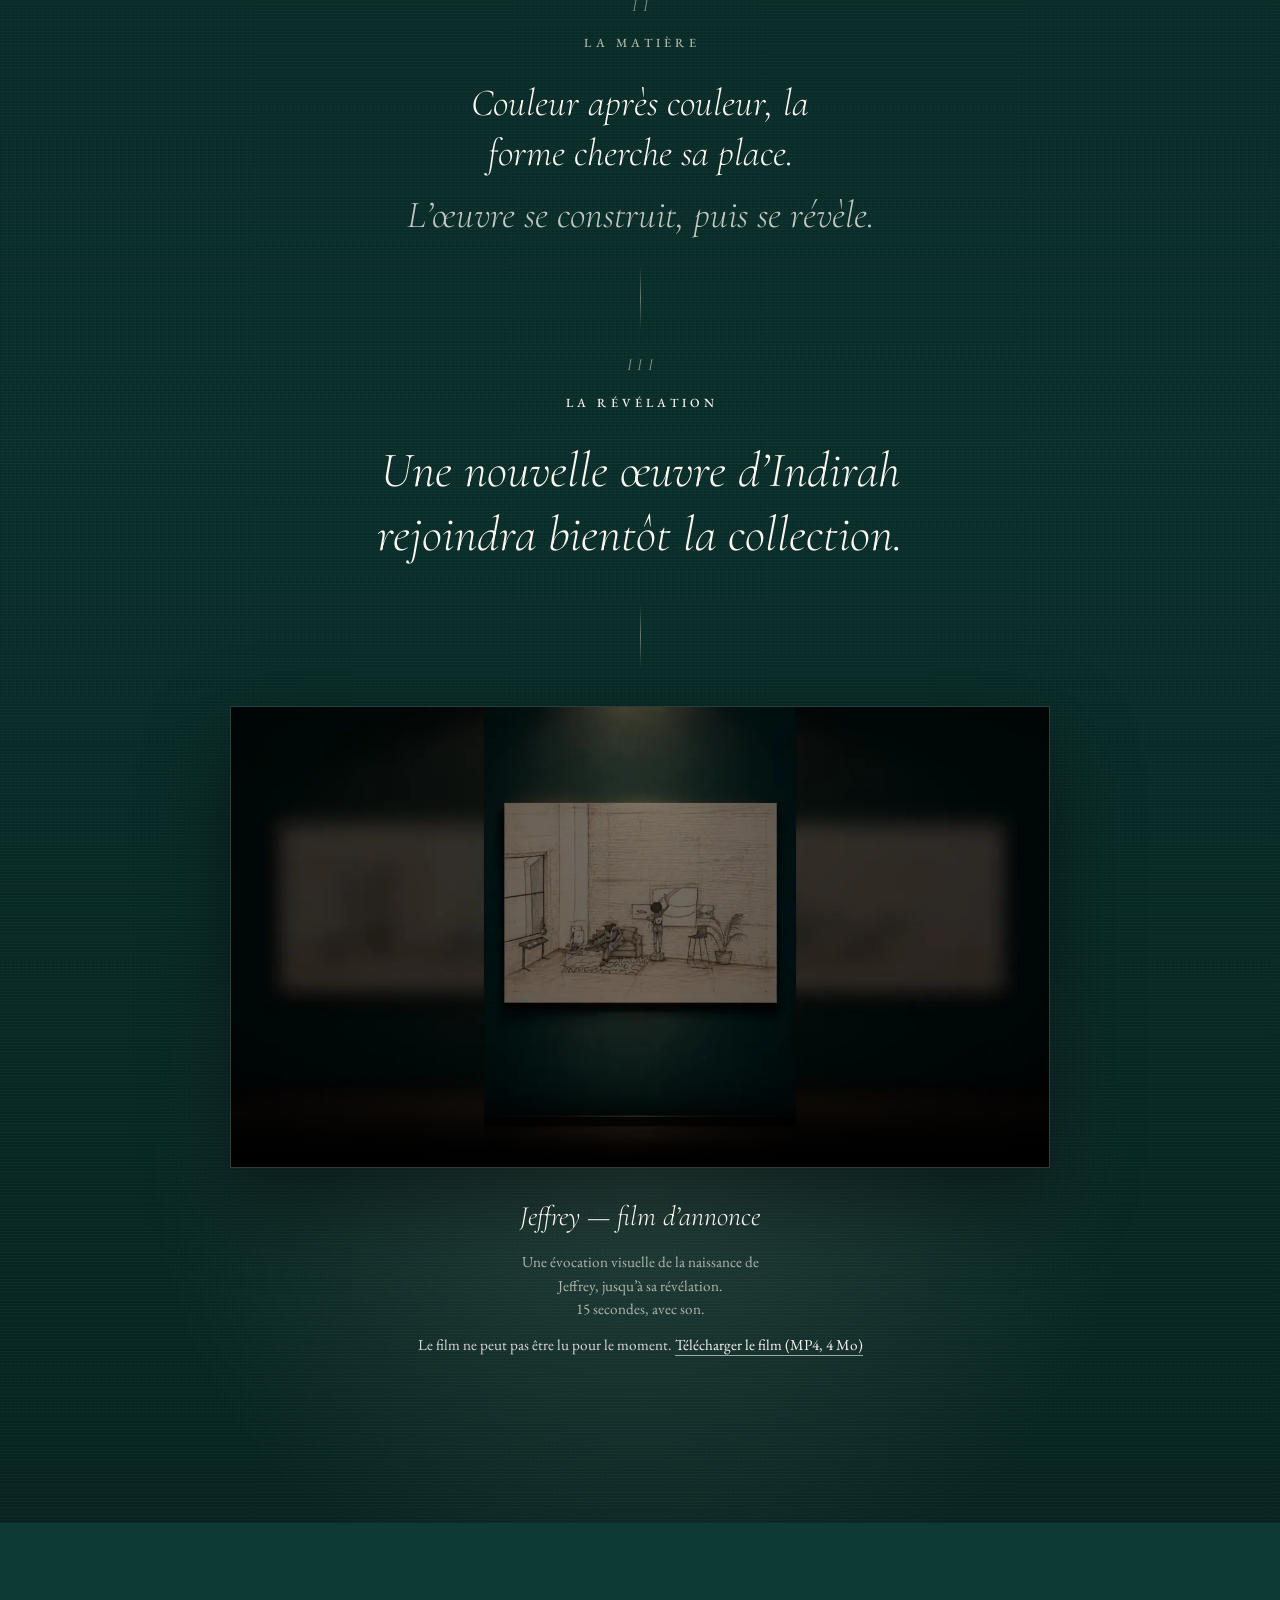
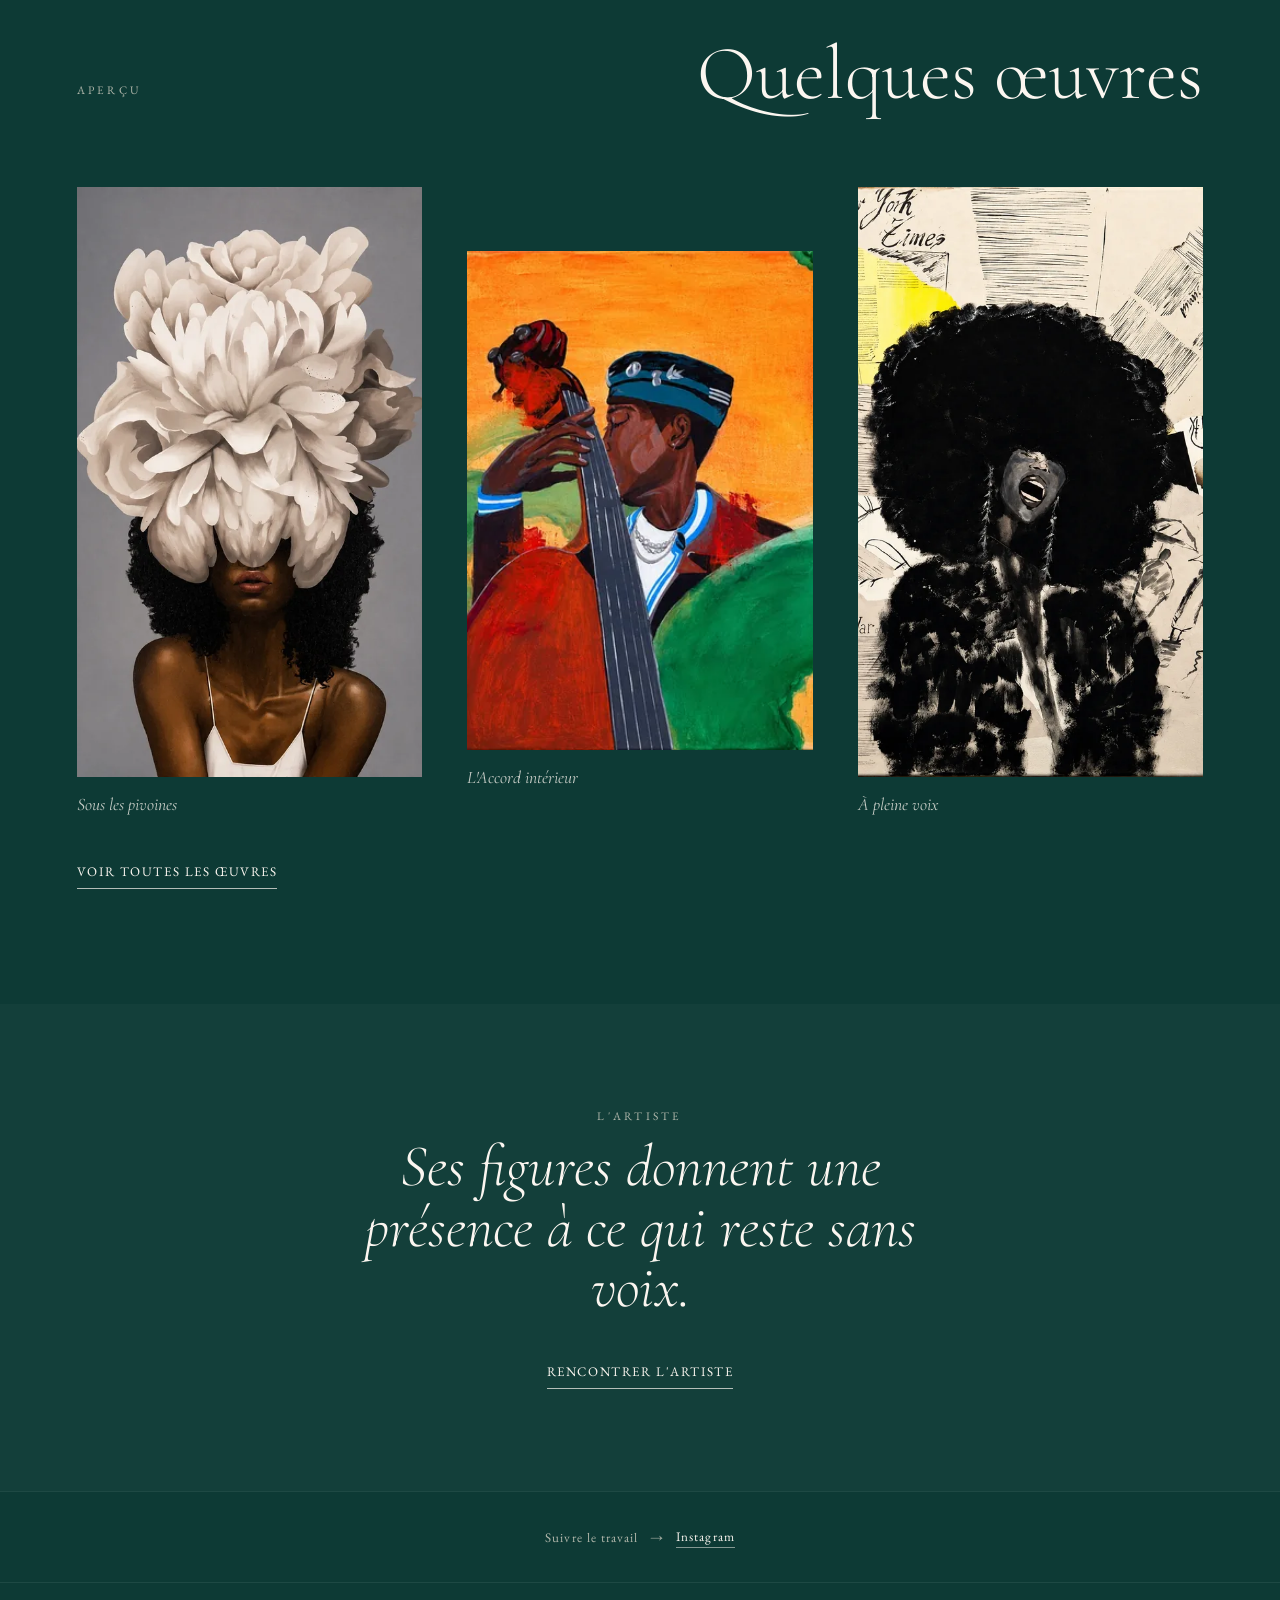
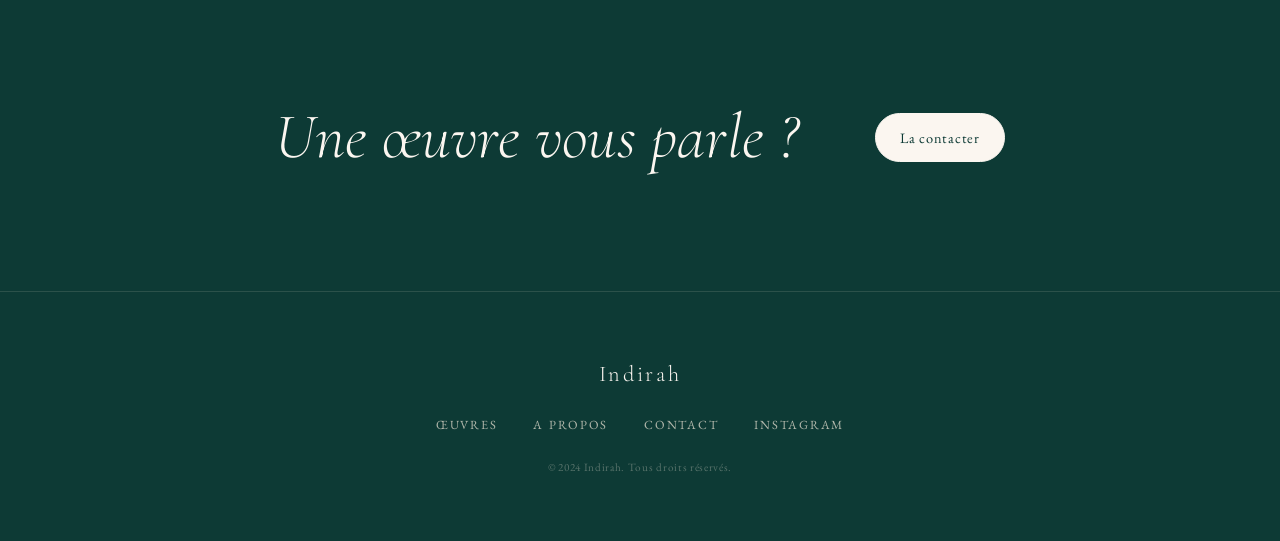
==== commit 2e714b6b: "fix: remplacer le placeholder vidéo d'À propos par le portrait La vidéo de présentation n'est pas en" ====
--- a/index.html
+++ b/index.html
@@ -22,7 +22,7 @@
   <link rel="preload" as="image" href="images/hero-accueil-texture.webp" fetchpriority="high">
   <link rel="stylesheet" href="css/base.css?v=20261017">
   <link rel="stylesheet" href="css/layout.css?v=20261017">
-  <link rel="stylesheet" href="css/home.css?v=20261017">
+  <link rel="stylesheet" href="css/home.css?v=20261017-2">
   <link rel="stylesheet" href="css/mory.css?v=20261017">
   <link rel="stylesheet" href="css/contact-popup.css?v=20261017">
   <link rel="icon" type="image/svg+xml" href="favicon.svg">
@@ -114,7 +114,6 @@
     </section>
 
     <section class="home-artist" aria-labelledby="home-artist-title">
-      <figure class="home-artist-image"><img src="images/portrait-artiste.webp" alt="Portrait d'Indirah" loading="lazy" decoding="async"></figure>
       <div class="home-artist-copy"><p class="home-section-eyebrow" data-i18n="home_artist_eyebrow">L'artiste</p><h2 id="home-artist-title" data-i18n="home_artist_phrase">Ses figures donnent une présence à ce qui reste sans voix.</h2><a class="home-text-link" href="apropos.html" data-i18n="home_cta_artist">Rencontrer l'artiste</a></div>
     </section>
 
--- a/css/home.css
+++ b/css/home.css
@@ -257,10 +257,8 @@
 .home-work figcaption { margin-top: 14px; color: rgba(251, 246, 240, .78); font-family: var(--font-display); font-size: 1.1rem; font-style: italic; }
 .home-text-link { display: inline-block; margin-top: 42px; padding-bottom: 6px; border-bottom: 1px solid rgba(251, 246, 240, .7); color: var(--cream); font-size: .82rem; letter-spacing: .12em; text-transform: uppercase; }
 
-.home-artist { display: grid; grid-template-columns: minmax(220px, 380px) minmax(0, 620px); justify-content: center; align-items: center; gap: clamp(42px, 8vw, 120px); padding: clamp(72px, 8vw, 110px) clamp(24px, 8vw, 130px); background: rgba(255, 255, 255, .025); }
-.home-artist-image { height: clamp(300px, 38vw, 460px); margin: 0; overflow: hidden; }
-.home-artist-image img { width: 100%; height: 100%; object-fit: cover; object-position: center 25%; filter: saturate(.82); }
-.home-artist-copy h2 { max-width: 600px; font-size: clamp(2.4rem, 4.6vw, 4.4rem); font-style: italic; line-height: 1.03; }
+.home-artist { display: grid; grid-template-columns: minmax(0, 720px); justify-content: center; padding: clamp(72px, 8vw, 110px) clamp(24px, 8vw, 130px); background: rgba(255, 255, 255, .025); text-align: center; }
+.home-artist-copy h2 { max-width: 640px; margin-inline: auto; font-size: clamp(2.4rem, 4.6vw, 4.4rem); font-style: italic; line-height: 1.03; }
 
 .home-social { display: flex; justify-content: center; align-items: center; flex-wrap: wrap; gap: 12px; padding: 34px 24px; border-top: 1px solid rgba(159, 181, 173, .12); border-bottom: 1px solid rgba(159, 181, 173, .12); color: var(--sage); font-size: .82rem; letter-spacing: .08em; }
 .home-social a { color: var(--cream); border-bottom: 1px solid rgba(251, 246, 240, .5); }
@@ -287,17 +285,14 @@
   .home-work img,
   .home-work:nth-child(2) img { height: min(72vw, 330px); }
   .home-work:nth-child(2) img { object-position: center 42%; }
-  .home-artist { grid-template-columns: minmax(120px, 165px) minmax(0, 1fr); gap: 24px; padding: 64px 20px; }
-  .home-artist-image { height: 220px; }
+  .home-artist { padding: 64px 20px; }
   .home-artist-copy h2 { font-size: clamp(2rem, 9vw, 3.3rem); }
   .home-artist .home-text-link { margin-top: 26px; font-size: .72rem; }
   .home-closing { align-items: center; flex-direction: column; padding: 66px 20px; }
 }
 
 @media (max-width: 480px) {
-  .home-artist { grid-template-columns: 108px minmax(0, 1fr); gap: 18px; }
-  .home-artist-image { height: 168px; }
-  .home-artist-copy h2 { font-size: 1.75rem; }
+  .home-artist-copy h2 { font-size: clamp(1.9rem, 9vw, 2.4rem); }
 }
 
 @media (max-width: 380px) {
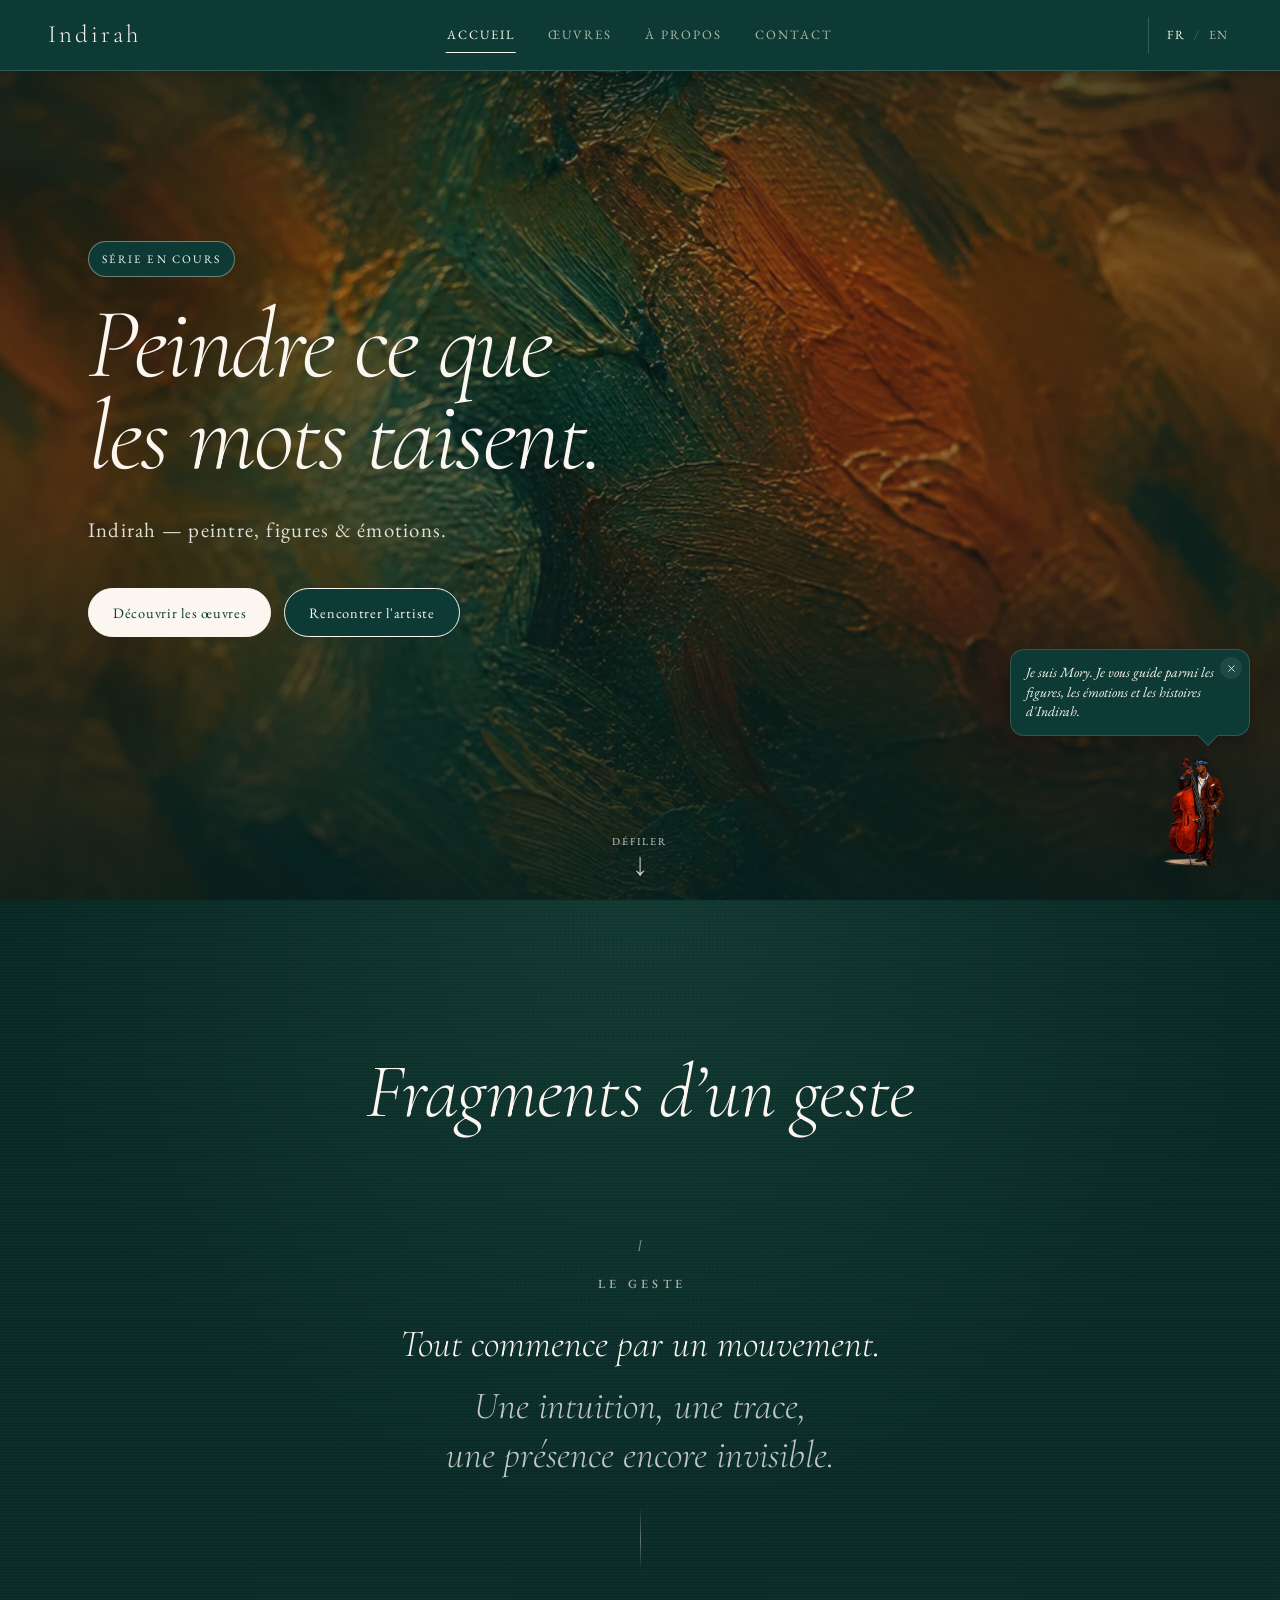
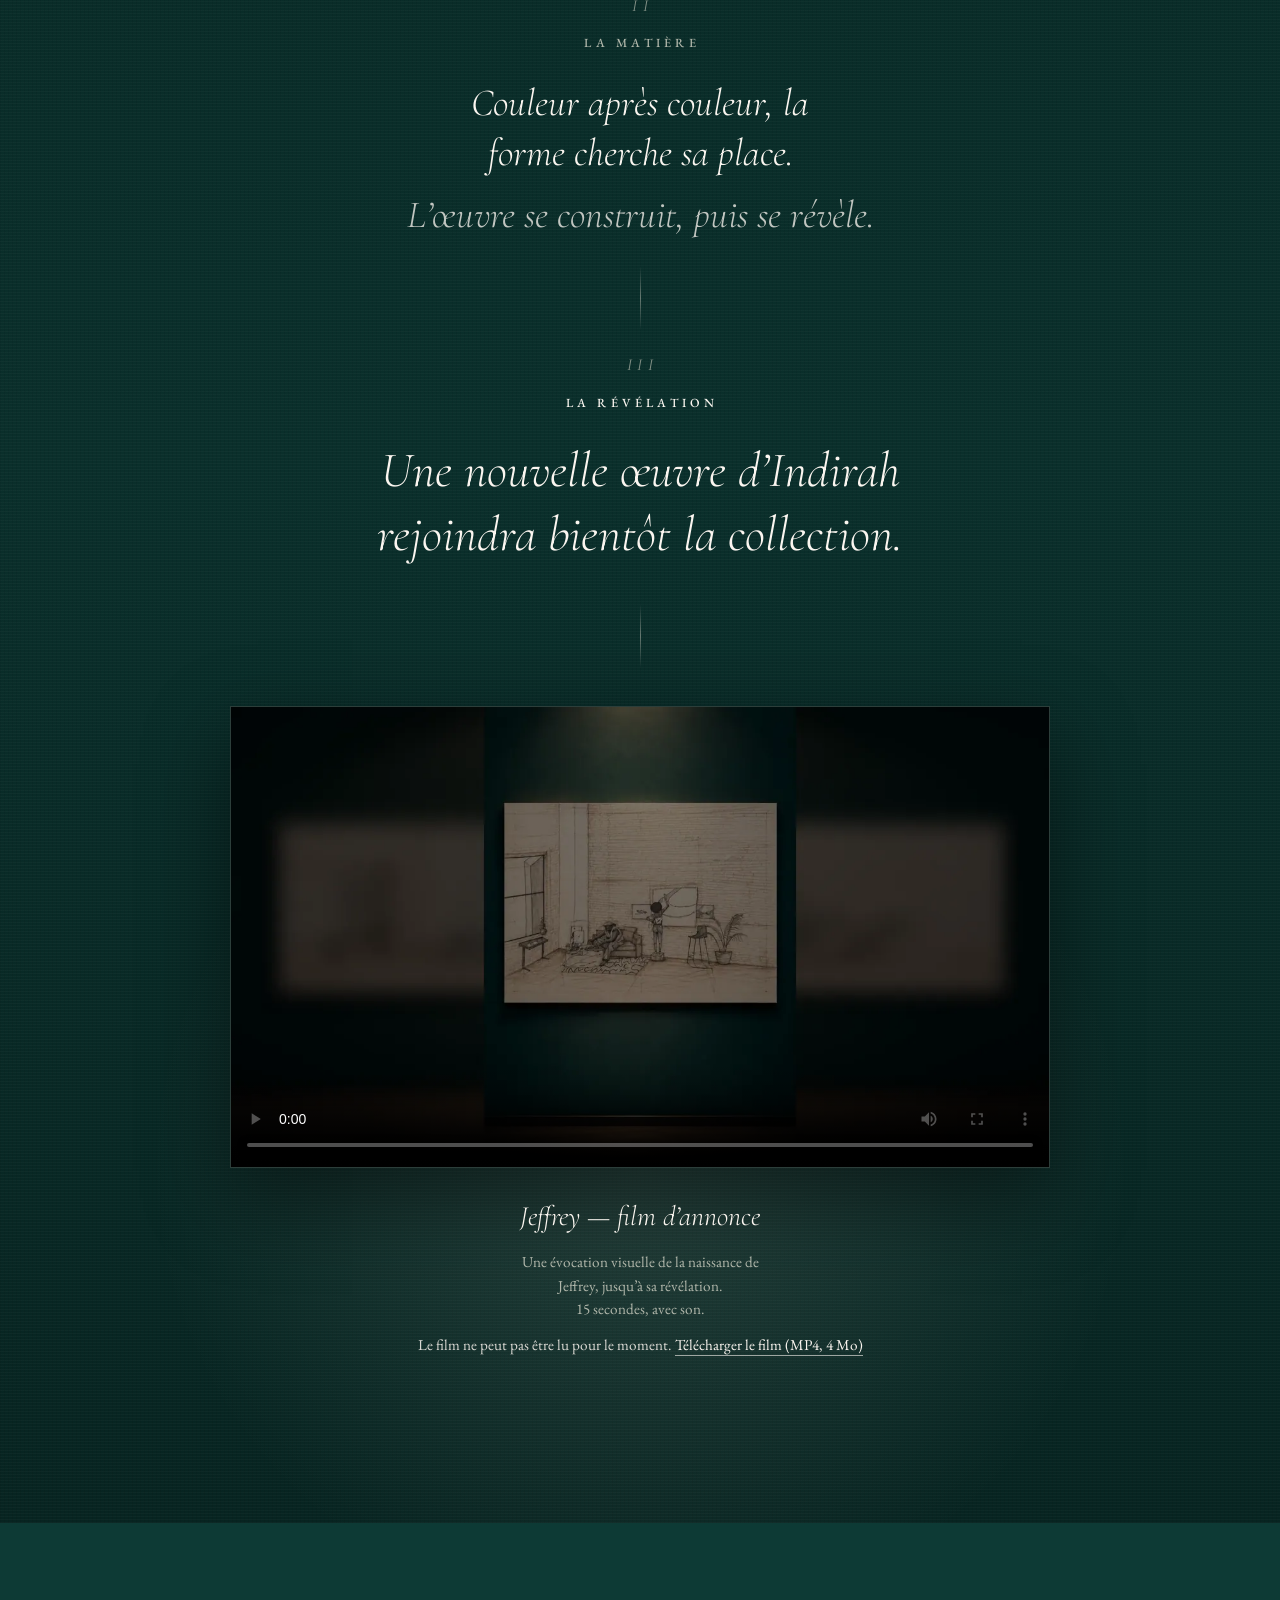
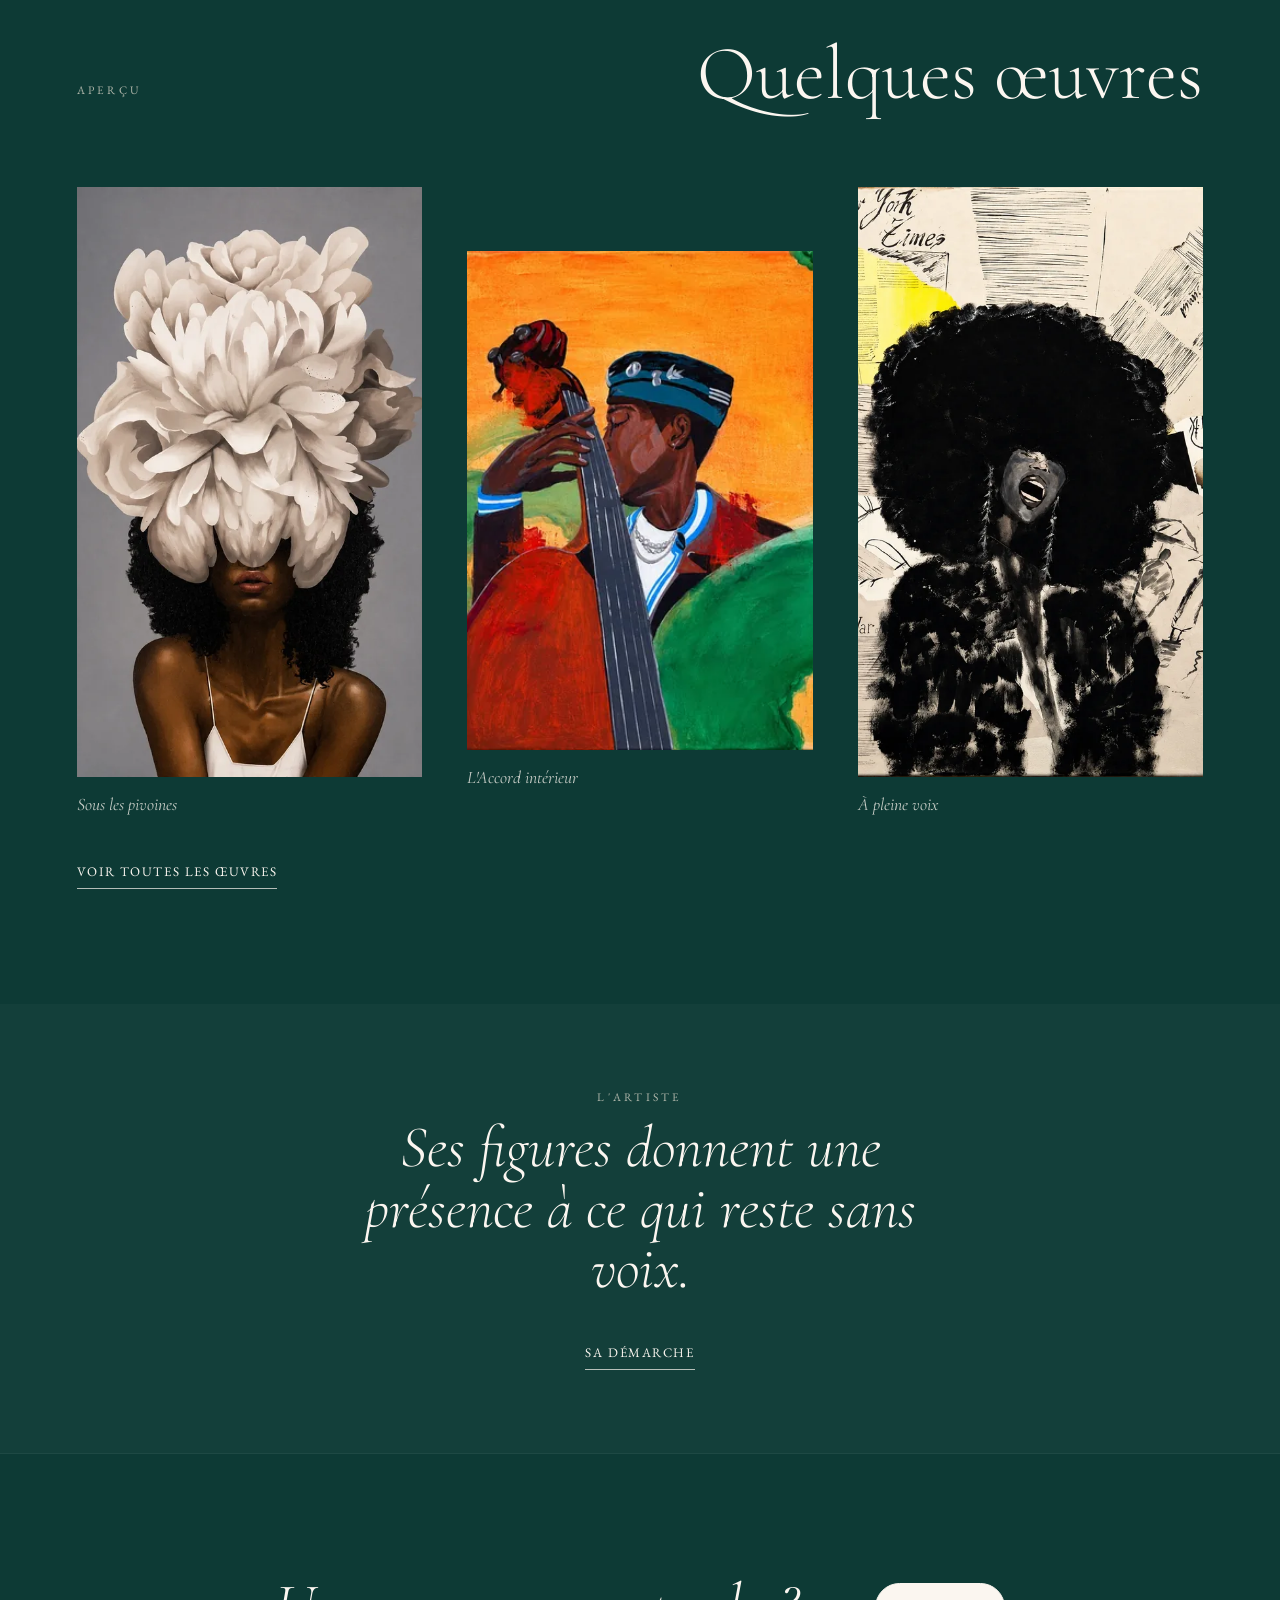
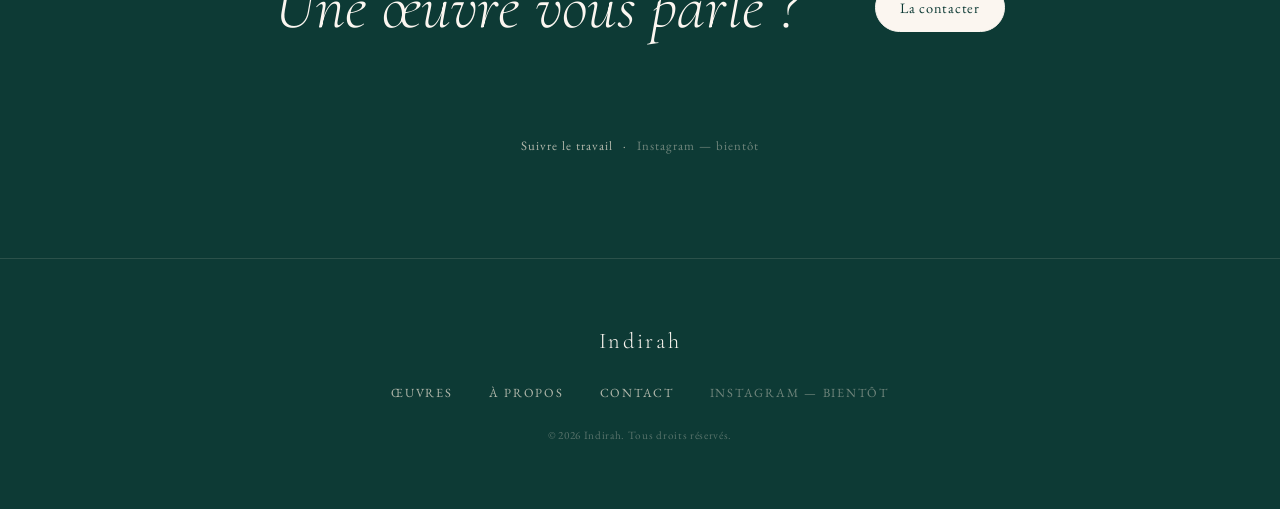
==== commit a7c5441d: "perf: optimiser les médias et finaliser l’interface" ====
--- a/index.html
+++ b/index.html
@@ -4,16 +4,16 @@
   <meta charset="UTF-8">
   <meta name="viewport" content="width=device-width, initial-scale=1.0">
   <title data-i18n="meta_home_title">Indirah - Artiste Peintre</title>
-  <meta name="description" content="Indirah, artiste peintre : figures, émotions et œuvres à découvrir." data-i18n-content="meta_home_desc">
+  <meta name="description" content="Indirah, artiste peintre : figures, émotions et œuvres à découvrir." data-i18n-content="meta_home_desc">
   <link rel="canonical" href="https://alvynnyo.github.io/Jicasso/">
   <meta property="og:title" content="Indirah - Artiste Peintre" data-i18n-content="meta_home_title">
-  <meta property="og:description" content="Indirah, artiste peintre : figures, émotions et œuvres à découvrir." data-i18n-content="meta_home_desc">
+  <meta property="og:description" content="Indirah, artiste peintre : figures, émotions et œuvres à découvrir." data-i18n-content="meta_home_desc">
   <meta property="og:image" content="https://alvynnyo.github.io/Jicasso/images/hero-accueil-texture.webp">
   <meta property="og:url" content="https://alvynnyo.github.io/Jicasso/">
   <meta property="og:type" content="website">
   <meta name="twitter:card" content="summary_large_image">
   <meta name="twitter:title" content="Indirah - Artiste Peintre" data-i18n-content="meta_home_title">
-  <meta name="twitter:description" content="Indirah, artiste peintre : figures, émotions et œuvres à découvrir." data-i18n-content="meta_home_desc">
+  <meta name="twitter:description" content="Indirah, artiste peintre : figures, émotions et œuvres à découvrir." data-i18n-content="meta_home_desc">
   <meta name="twitter:image" content="https://alvynnyo.github.io/Jicasso/images/hero-accueil-texture.webp">
   <meta name="theme-color" content="#0D3A35">
   <link rel="preconnect" href="https://fonts.googleapis.com">
@@ -21,8 +21,8 @@
   <link href="https://fonts.googleapis.com/css2?family=Cormorant+Garamond:ital,wght@0,300;0,400;0,600;1,300;1,400;1,600&family=EB+Garamond:ital,wght@0,400;0,500;1,400&display=swap" rel="stylesheet">
   <link rel="preload" as="image" href="images/hero-accueil-texture.webp" fetchpriority="high">
   <link rel="stylesheet" href="css/base.css?v=20261017">
-  <link rel="stylesheet" href="css/layout.css?v=20261017">
-  <link rel="stylesheet" href="css/home.css?v=20261017-2">
+  <link rel="stylesheet" href="css/layout.css?v=20261018">
+  <link rel="stylesheet" href="css/home.css?v=20261018">
   <link rel="stylesheet" href="css/mory.css?v=20261017">
   <link rel="stylesheet" href="css/contact-popup.css?v=20261017">
   <link rel="icon" type="image/svg+xml" href="favicon.svg">
@@ -40,7 +40,7 @@
       <nav class="main-nav" aria-label="Navigation principale" data-i18n-aria-label="nav_main_label">
         <a href="index.html" data-i18n="nav_accueil" class="nav-current" aria-current="page">Accueil</a>
         <a href="oeuvres.html" data-i18n="nav_oeuvres">Œuvres</a>
-        <a href="apropos.html" data-i18n="nav_apropos">A propos</a>
+        <a href="apropos.html" data-i18n="nav_apropos">À propos</a>
         <a href="contact.html" data-i18n="nav_contact" data-contact-open>Contact</a>
       </nav>
       <div class="lang-toggle" id="lang-toggle" role="group" aria-label="Langue du site" data-i18n-aria-label="lang_switch_label"><button type="button" class="lang-option active" data-lang="fr" lang="fr" aria-label="Français" aria-pressed="true">FR</button><span class="lang-sep" aria-hidden="true">/</span><button type="button" class="lang-option" data-lang="en" lang="en" aria-label="English" aria-pressed="false">EN</button></div>
@@ -106,43 +106,41 @@
     <section class="home-works" id="home-works" aria-labelledby="home-works-title">
       <div class="home-section-heading"><p class="home-section-eyebrow" data-i18n="home_works_eyebrow">Aperçu</p><h2 id="home-works-title" data-i18n="home_works_title">Quelques œuvres</h2></div>
       <div class="home-works-list">
-        <figure class="home-work"><img src="images/serie-1/maria-thumb.webp" width="675" height="900" alt="Sous les pivoines" loading="lazy" decoding="async"><figcaption data-i18n="work1_title">Sous les pivoines</figcaption></figure>
-        <figure class="home-work"><img src="images/serie-1/mory-thumb.webp" width="900" height="456" alt="L'Accord intérieur" loading="lazy" decoding="async"><figcaption data-i18n="work2_title">L'Accord intérieur</figcaption></figure>
-        <figure class="home-work"><img src="images/serie-1/stepout-thumb.webp" width="673" height="900" alt="À pleine voix" loading="lazy" decoding="async"><figcaption data-i18n="work3_title">À pleine voix</figcaption></figure>
+        <figure class="home-work"><img src="images/serie-1/maria-thumb.webp" width="675" height="900" alt="Sous les pivoines" data-i18n-alt-title="work1_title" loading="lazy" decoding="async"><figcaption data-i18n="work1_title">Sous les pivoines</figcaption></figure>
+        <figure class="home-work"><img src="images/serie-1/mory-thumb.webp" width="900" height="456" alt="L'Accord intérieur" data-i18n-alt-title="work2_title" loading="lazy" decoding="async"><figcaption data-i18n="work2_title">L'Accord intérieur</figcaption></figure>
+        <figure class="home-work"><img src="images/serie-1/stepout-thumb.webp" width="673" height="900" alt="À pleine voix" data-i18n-alt-title="work3_title" loading="lazy" decoding="async"><figcaption data-i18n="work3_title">À pleine voix</figcaption></figure>
       </div>
       <a class="home-text-link" href="oeuvres.html" data-i18n="home_works_link">Voir toutes les œuvres</a>
     </section>
 
     <section class="home-artist" aria-labelledby="home-artist-title">
-      <div class="home-artist-copy"><p class="home-section-eyebrow" data-i18n="home_artist_eyebrow">L'artiste</p><h2 id="home-artist-title" data-i18n="home_artist_phrase">Ses figures donnent une présence à ce qui reste sans voix.</h2><a class="home-text-link" href="apropos.html" data-i18n="home_cta_artist">Rencontrer l'artiste</a></div>
+      <div class="home-artist-copy"><p class="home-section-eyebrow" data-i18n="home_artist_eyebrow">L'artiste</p><h2 id="home-artist-title" data-i18n="home_artist_phrase">Ses figures donnent une présence à ce qui reste sans voix.</h2><a class="home-text-link" href="apropos.html" data-i18n="home_artist_link">Sa démarche</a></div>
     </section>
 
-    <aside class="home-social" aria-label="Réseau social" data-i18n-aria-label="social_label"><span data-i18n="home_social_prompt">Suivre le travail</span><span aria-hidden="true">→</span><!-- TODO: remplacer #TODO-instagram-url par l'URL Instagram officielle. --><a href="#TODO-instagram-url" data-i18n="footer_instagram">Instagram</a></aside>
-
-    <section class="home-closing" aria-labelledby="home-closing-title"><h2 id="home-closing-title" data-i18n="home_closing_title">Une œuvre vous parle ?</h2><a class="home-cta home-cta--primary" href="contact.html" data-i18n="home_cta_contact" data-contact-open data-contact-subject="Accueil — Une œuvre vous parle ?">La contacter</a></section>
+    <section class="home-closing" aria-labelledby="home-closing-title"><h2 id="home-closing-title" data-i18n="home_closing_title">Une œuvre vous parle ?</h2><a class="home-cta home-cta--primary" href="contact.html" data-i18n="home_cta_contact" data-contact-open data-contact-subject="Accueil — Une œuvre vous parle ?">La contacter</a><p class="home-closing-social"><span data-i18n="home_social_prompt">Suivre le travail</span><span aria-hidden="true">·</span><span class="instagram-soon" data-i18n="instagram_soon">Instagram — bientôt</span></p></section>
   </main>
 
   <footer class="site-footer home-footer">
     <div class="footer-inner">
       <a href="#top" class="footer-logo">Indirah</a>
-      <nav class="footer-links" aria-label="Liens de pied de page" data-i18n-aria-label="nav_footer_label"><a href="oeuvres.html" data-i18n="nav_oeuvres">Œuvres</a><a href="apropos.html" data-i18n="nav_apropos">A propos</a><a href="contact.html" data-i18n="footer_contact" data-contact-open>Contact</a><!-- TODO: remplacer #TODO-instagram-url par l'URL Instagram officielle. --><a href="#TODO-instagram-url" data-i18n="footer_instagram">Instagram</a></nav>
-      <p class="footer-copy" data-i18n="footer_copy">© 2024 Indirah. Tous droits réservés.</p>
+      <nav class="footer-links" aria-label="Liens de pied de page" data-i18n-aria-label="nav_footer_label"><a href="oeuvres.html" data-i18n="nav_oeuvres">Œuvres</a><a href="apropos.html" data-i18n="nav_apropos">À propos</a><a href="contact.html" data-i18n="footer_contact" data-contact-open>Contact</a><span class="instagram-soon" data-i18n="instagram_soon">Instagram — bientôt</span></nav>
+      <p class="footer-copy" data-i18n="footer_copy">© 2026 Indirah. Tous droits réservés.</p>
     </div>
   </footer>
 
   <div class="mobile-menu-overlay" id="mobile-menu-overlay"></div>
   <nav class="mobile-menu" id="mobile-menu" aria-label="Menu mobile" data-i18n-aria-label="nav_mobile_label">
-    <a href="index.html" class="mobile-menu-btn" data-i18n="nav_accueil" aria-current="page">Accueil</a><a href="oeuvres.html" class="mobile-menu-btn" data-i18n="nav_oeuvres">Œuvres</a><a href="apropos.html" class="mobile-menu-btn" data-i18n="nav_apropos">A propos</a><a href="contact.html" class="mobile-menu-btn" data-i18n="nav_contact" data-contact-open>Contact</a>
+    <a href="index.html" class="mobile-menu-btn" data-i18n="nav_accueil" aria-current="page">Accueil</a><a href="oeuvres.html" class="mobile-menu-btn" data-i18n="nav_oeuvres">Œuvres</a><a href="apropos.html" class="mobile-menu-btn" data-i18n="nav_apropos">À propos</a><a href="contact.html" class="mobile-menu-btn" data-i18n="nav_contact" data-contact-open>Contact</a>
     <div class="mobile-menu-btn mobile-menu-lang" id="mobile-menu-lang" role="group" aria-label="Langue du site" data-i18n-aria-label="lang_switch_label"><button type="button" class="lang-option active" data-lang="fr" lang="fr" aria-label="Français" aria-pressed="true">FR</button><span class="lang-sep" aria-hidden="true">/</span><button type="button" class="lang-option" data-lang="en" lang="en" aria-label="English" aria-pressed="false">EN</button></div>
     <button class="mobile-menu-close" id="mobile-menu-close" type="button" aria-label="Fermer le menu" data-i18n-aria-label="menu_close"><svg viewBox="0 0 24 24" width="18" height="18" fill="none" stroke="currentColor" stroke-width="1.5" stroke-linecap="round" stroke-linejoin="round" aria-hidden="true" focusable="false"><line x1="18" y1="6" x2="6" y2="18"/><line x1="6" y1="6" x2="18" y2="18"/></svg></button>
   </nav>
 
-  <script defer src="js/oeuvres-data.js?v=20261016"></script>
-  <script defer src="js/translations.js?v=20261017"></script>
+  <script defer src="js/oeuvres-data.js?v=20261018"></script>
+  <script defer src="js/translations.js?v=20261018"></script>
   <script>window.MORY_GREETING_KEY='mory_greeted_home_identity';window.MORY_GREETING={fr:"Je suis Mory. Je vous guide parmi les figures, les émotions et les histoires d'Indirah.",en:"I'm Mory. I'll guide you through Indirah's figures, emotions and stories."};</script>
   <script defer src="js/nav.js?v=20261017"></script>
   <script defer src="js/jeffrey-video.js?v=20261017"></script>
   <script defer src="js/contact-popup.js?v=20261017"></script>
-  <script defer src="js/mory.js?v=20261017"></script>
+  <script defer src="js/mory.js?v=20261018"></script>
 </body>
 </html>
--- a/css/layout.css
+++ b/css/layout.css
@@ -156,12 +156,18 @@
 }
 .footer-links a:hover { color: var(--cream); }
 
-.footer-link--disabled,
-.footer-link--disabled:hover {
-  opacity: 0.45;
+/* Instagram : visible mais non interactif tant que l'URL officielle n'existe pas. */
+.instagram-soon {
+  color: var(--sage);
+  opacity: 0.6;
   cursor: default;
-  pointer-events: none;
-  color: var(--sage);
+}
+
+.footer-links .instagram-soon {
+  font-family: var(--font-body);
+  font-size: 0.78rem;
+  letter-spacing: 0.14em;
+  text-transform: uppercase;
 }
 
 .footer-copy {
@@ -371,6 +377,14 @@
   .footer-links { flex-wrap: wrap; justify-content: center; row-gap: 14px; }
 }
 
+/* Mory (fixe, bas droite) ne recouvre jamais le copyright : sur les petits
+   écrans, le footer réserve la hauteur de la figure (~82 px), et celle de la
+   bulle d'accueil seulement quand elle est visible (classe posée par mory.js). */
+@media (max-width: 640px) {
+  .site-footer { padding-bottom: calc(110px + env(safe-area-inset-bottom)); }
+  body.mory-greeting-open .site-footer { padding-bottom: calc(190px + env(safe-area-inset-bottom)); }
+}
+
 @media (max-width: 480px) {
   .brand-name { font-size: 1.3rem; }
 }
--- a/css/home.css
+++ b/css/home.css
@@ -257,13 +257,13 @@
 .home-work figcaption { margin-top: 14px; color: rgba(251, 246, 240, .78); font-family: var(--font-display); font-size: 1.1rem; font-style: italic; }
 .home-text-link { display: inline-block; margin-top: 42px; padding-bottom: 6px; border-bottom: 1px solid rgba(251, 246, 240, .7); color: var(--cream); font-size: .82rem; letter-spacing: .12em; text-transform: uppercase; }
 
-.home-artist { display: grid; grid-template-columns: minmax(0, 720px); justify-content: center; padding: clamp(72px, 8vw, 110px) clamp(24px, 8vw, 130px); background: rgba(255, 255, 255, .025); text-align: center; }
+.home-artist { display: grid; grid-template-columns: minmax(0, 720px); justify-content: center; padding: clamp(60px, 6.5vw, 92px) clamp(24px, 8vw, 130px); background: rgba(255, 255, 255, .025); text-align: center; }
 .home-artist-copy h2 { max-width: 640px; margin-inline: auto; font-size: clamp(2.4rem, 4.6vw, 4.4rem); font-style: italic; line-height: 1.03; }
 
-.home-social { display: flex; justify-content: center; align-items: center; flex-wrap: wrap; gap: 12px; padding: 34px 24px; border-top: 1px solid rgba(159, 181, 173, .12); border-bottom: 1px solid rgba(159, 181, 173, .12); color: var(--sage); font-size: .82rem; letter-spacing: .08em; }
-.home-social a { color: var(--cream); border-bottom: 1px solid rgba(251, 246, 240, .5); }
-
-.home-closing { display: flex; align-items: center; justify-content: center; flex-wrap: wrap; gap: clamp(28px, 6vw, 80px); padding: clamp(70px, 8vw, 108px) 24px; text-align: center; }
+
+.home-closing { display: flex; align-items: center; justify-content: center; flex-wrap: wrap; gap: clamp(28px, 6vw, 80px); padding: clamp(70px, 8vw, 108px) 24px; border-top: 1px solid rgba(159, 181, 173, .12); text-align: center; }
+/* Information secondaire : Instagram annoncé, sans lien tant que l'URL officielle n'existe pas. */
+.home-closing-social { display: flex; flex-basis: 100%; justify-content: center; align-items: center; flex-wrap: wrap; gap: 10px; margin: 0; color: var(--sage); font-size: .8rem; letter-spacing: .08em; }
 .home-closing h2 { font-size: clamp(2.7rem, 5vw, 4.8rem); font-style: italic; }
 .home-footer { position: static; background: var(--deep); }
 
@@ -285,10 +285,10 @@
   .home-work img,
   .home-work:nth-child(2) img { height: min(72vw, 330px); }
   .home-work:nth-child(2) img { object-position: center 42%; }
-  .home-artist { padding: 64px 20px; }
+  .home-artist { padding: 52px 20px; }
   .home-artist-copy h2 { font-size: clamp(2rem, 9vw, 3.3rem); }
   .home-artist .home-text-link { margin-top: 26px; font-size: .72rem; }
-  .home-closing { align-items: center; flex-direction: column; padding: 66px 20px; }
+  .home-closing { align-items: center; flex-direction: column; gap: 24px; padding: 48px 20px; }
 }
 
 @media (max-width: 480px) {
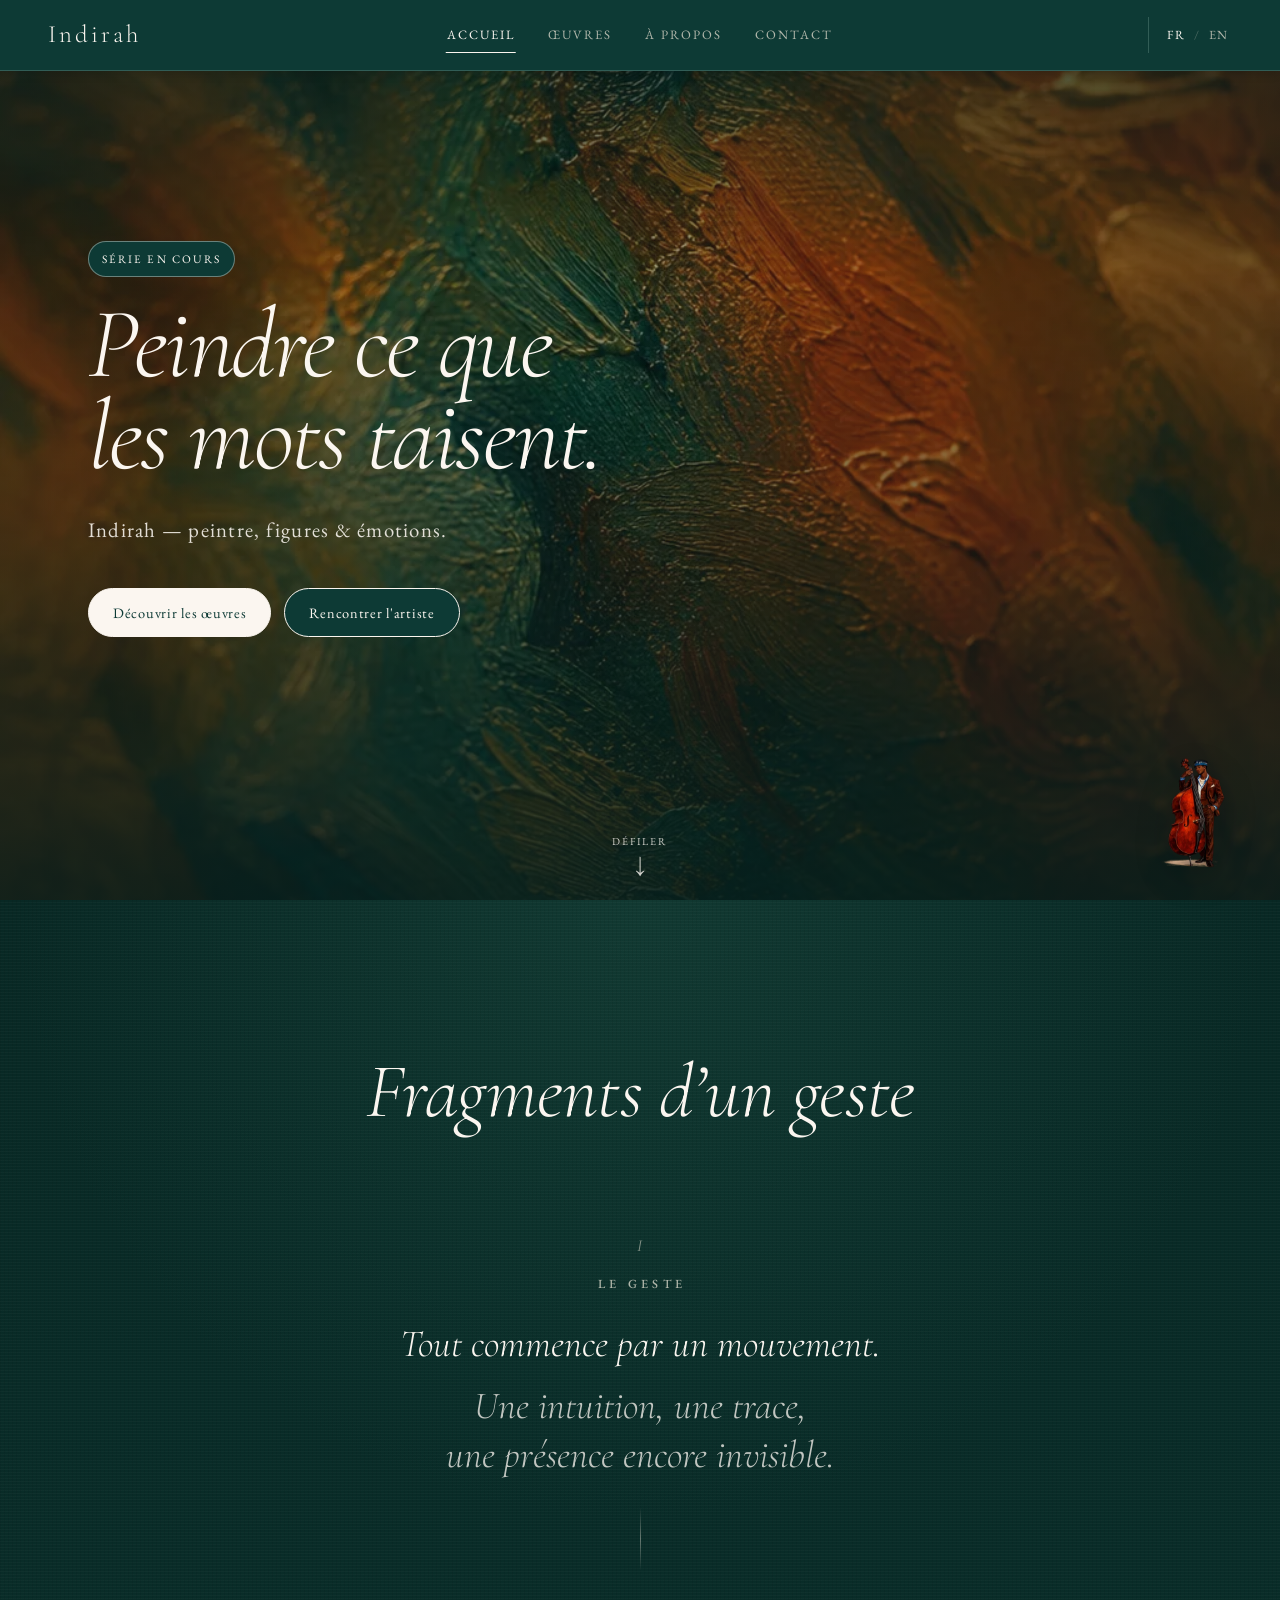
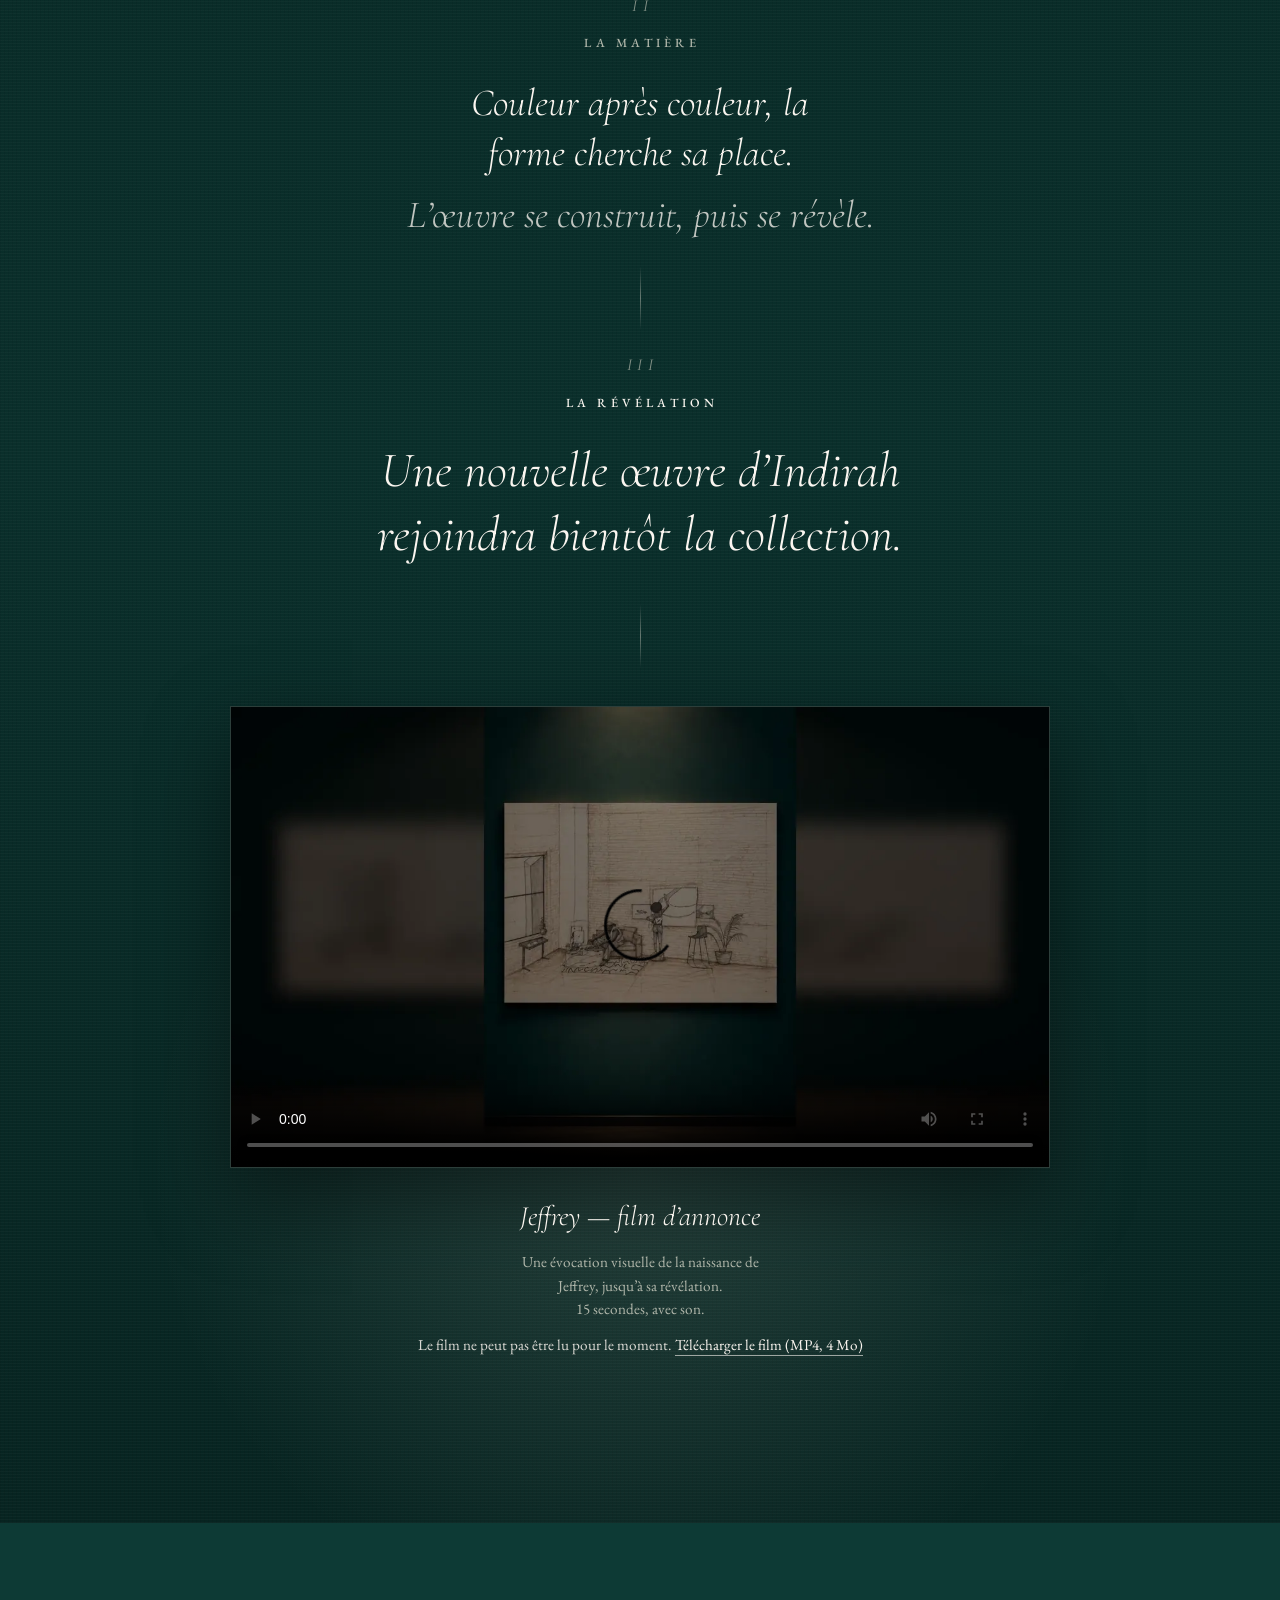
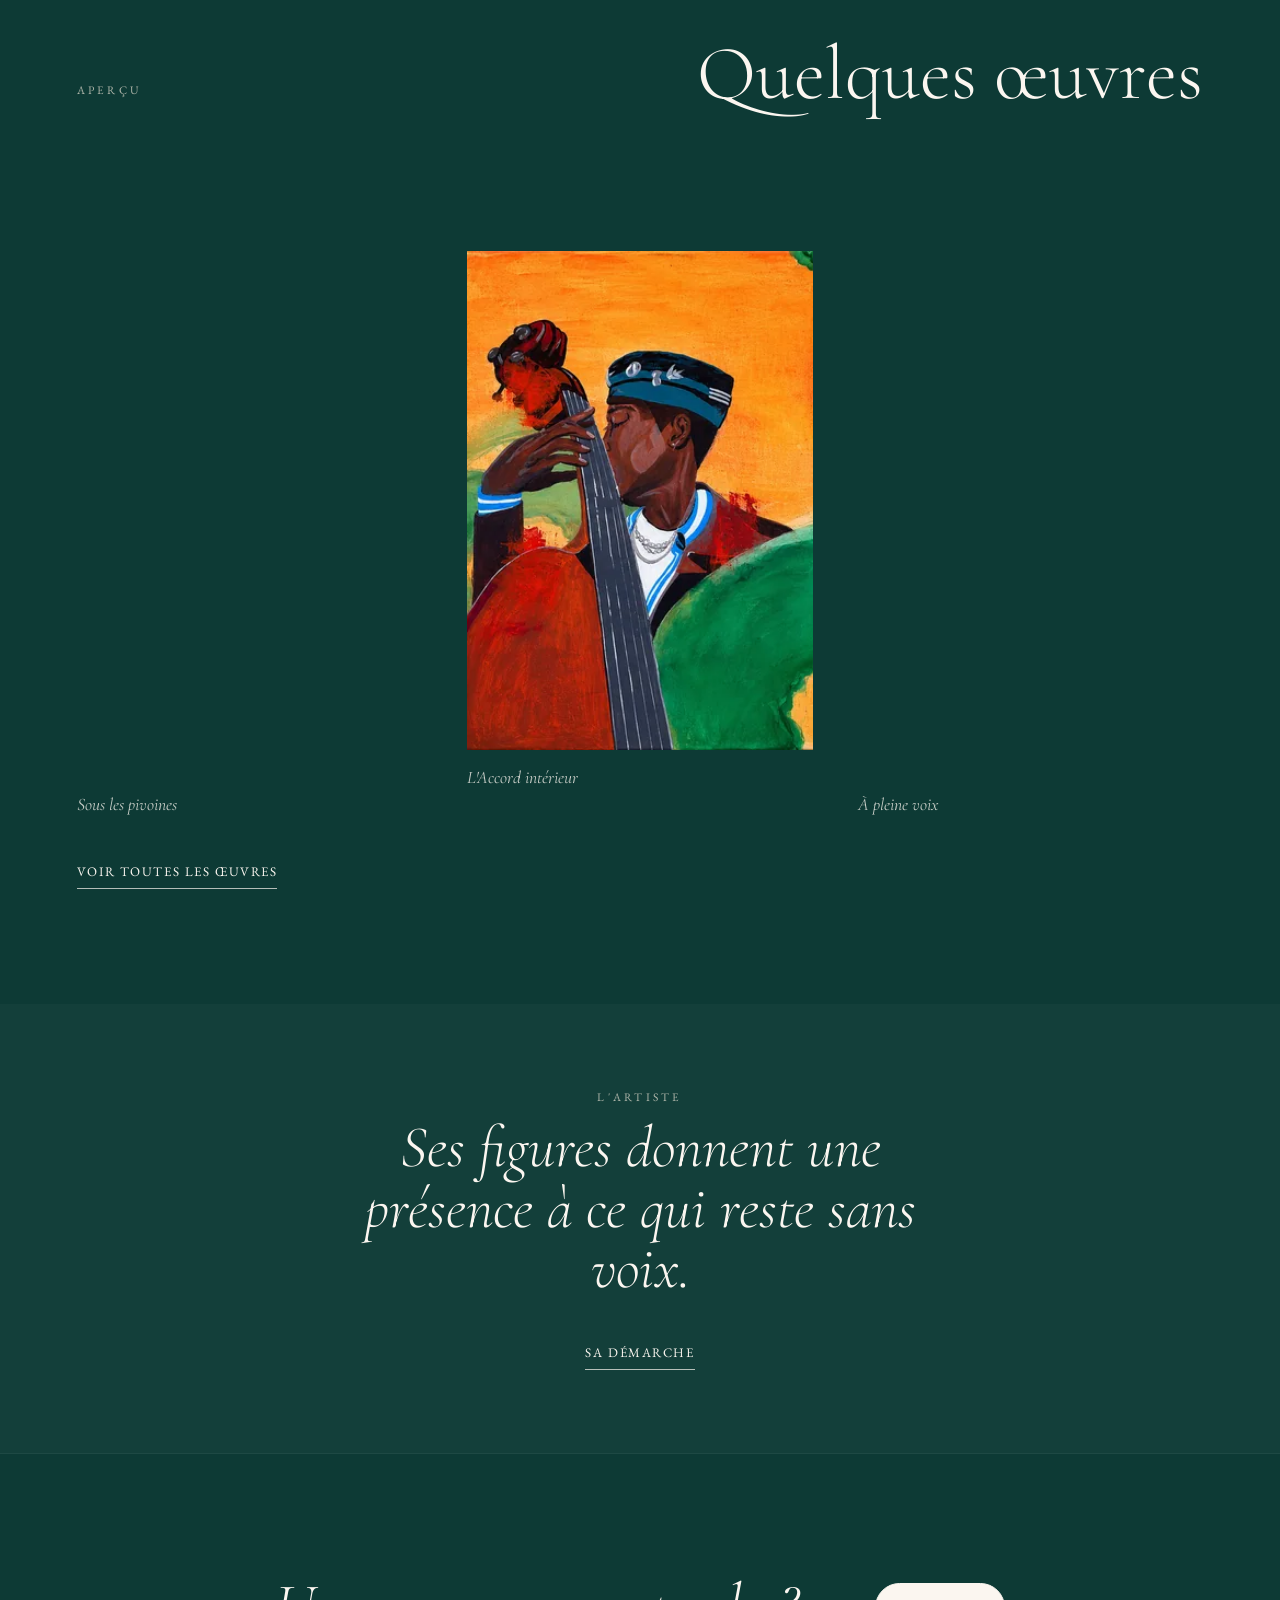
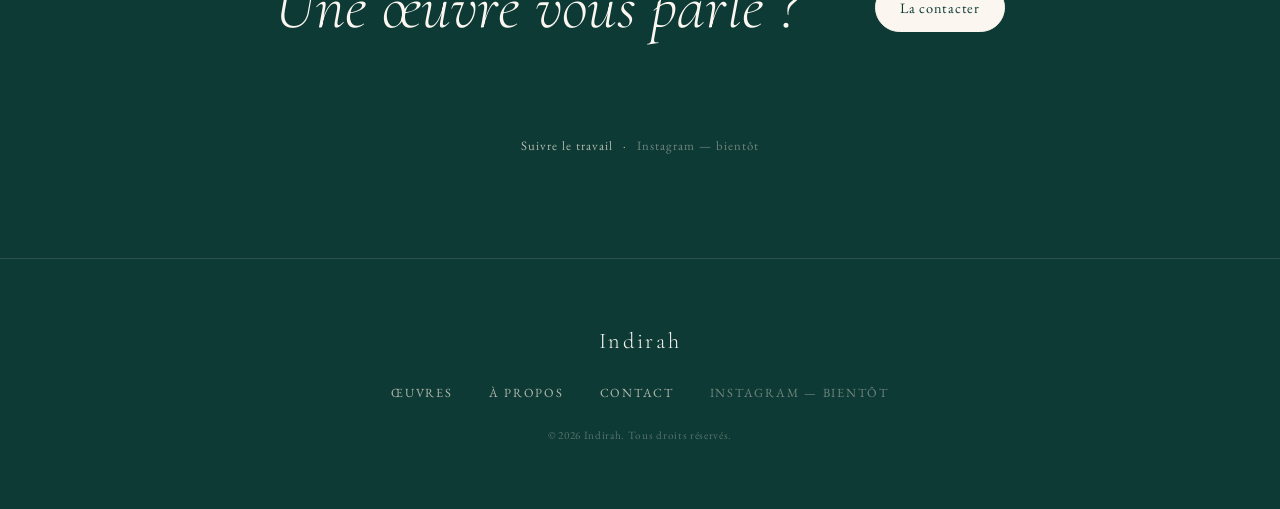
==== commit 8b8ab400: "feat(security): harden pre-deployment safeguards" ====
--- a/index.html
+++ b/index.html
@@ -2,6 +2,8 @@
 <html lang="fr">
 <head>
   <meta charset="UTF-8">
+  <meta http-equiv="Content-Security-Policy" content="default-src 'self'; script-src 'self'; style-src 'self'; font-src 'self'; img-src 'self'; media-src 'self'; connect-src 'self' https://api.web3forms.com; object-src 'none'; base-uri 'self'; form-action 'none'">
+  <meta name="referrer" content="strict-origin-when-cross-origin">
   <meta name="viewport" content="width=device-width, initial-scale=1.0">
   <title data-i18n="meta_home_title">Indirah - Artiste Peintre</title>
   <meta name="description" content="Indirah, artiste peintre : figures, émotions et œuvres à découvrir." data-i18n-content="meta_home_desc">
@@ -16,15 +18,12 @@
   <meta name="twitter:description" content="Indirah, artiste peintre : figures, émotions et œuvres à découvrir." data-i18n-content="meta_home_desc">
   <meta name="twitter:image" content="https://alvynnyo.github.io/Jicasso/images/hero-accueil-texture.webp">
   <meta name="theme-color" content="#0D3A35">
-  <link rel="preconnect" href="https://fonts.googleapis.com">
-  <link rel="preconnect" href="https://fonts.gstatic.com" crossorigin>
-  <link href="https://fonts.googleapis.com/css2?family=Cormorant+Garamond:ital,wght@0,300;0,400;0,600;1,300;1,400;1,600&family=EB+Garamond:ital,wght@0,400;0,500;1,400&display=swap" rel="stylesheet">
   <link rel="preload" as="image" href="images/hero-accueil-texture.webp" fetchpriority="high">
-  <link rel="stylesheet" href="css/base.css?v=20261017">
+  <link rel="stylesheet" href="css/base.css?v=20261020">
   <link rel="stylesheet" href="css/layout.css?v=20261018">
   <link rel="stylesheet" href="css/home.css?v=20261018">
   <link rel="stylesheet" href="css/mory.css?v=20261017">
-  <link rel="stylesheet" href="css/contact-popup.css?v=20261017">
+  <link rel="stylesheet" href="css/contact-popup.css?v=20261020">
   <link rel="icon" type="image/svg+xml" href="favicon.svg">
   <link rel="icon" type="image/png" sizes="32x32" href="favicon-32x32.png">
   <link rel="apple-touch-icon" href="apple-touch-icon.png">
@@ -136,11 +135,11 @@
   </nav>
 
   <script defer src="js/oeuvres-data.js?v=20261018"></script>
-  <script defer src="js/translations.js?v=20261018"></script>
-  <script>window.MORY_GREETING_KEY='mory_greeted_home_identity';window.MORY_GREETING={fr:"Je suis Mory. Je vous guide parmi les figures, les émotions et les histoires d'Indirah.",en:"I'm Mory. I'll guide you through Indirah's figures, emotions and stories."};</script>
+  <script defer src="js/translations.js?v=20261020"></script>
+  <script defer src="js/mory-greeting.js?v=20261020"></script>
   <script defer src="js/nav.js?v=20261017"></script>
-  <script defer src="js/jeffrey-video.js?v=20261017"></script>
-  <script defer src="js/contact-popup.js?v=20261017"></script>
-  <script defer src="js/mory.js?v=20261018"></script>
+  <script defer src="js/jeffrey-video.js?v=20261019"></script>
+  <script defer src="js/contact-popup.js?v=20261020"></script>
+  <script defer src="js/mory.js?v=20261019"></script>
 </body>
 </html>
--- a/css/base.css
+++ b/css/base.css
@@ -2,6 +2,76 @@
    INDIRAH — Portfolio stylesheet
    Variables → Reset → Base → Header → Hero → Séries → Footer → Responsive
 ═══════════════════════════════════════════════════════════ */
+
+/* ── Polices auto-hébergées ──
+   Sous-ensemble « latin » des fichiers WOFF2 officiels de Google Fonts, qui
+   couvre tout le texte du site. Mêmes familles, styles et graisses que
+   l'ancien appel à Google Fonts : chaque graisse est déclarée à part, sur le
+   même fichier variable, pour un rendu identique. EB Garamond italique est
+   une instance statique 400. Licence SIL OFL 1.1 : fonts/OFL-*.txt. */
+@font-face {
+  font-family: 'Cormorant Garamond';
+  font-style: normal;
+  font-weight: 300;
+  font-display: swap;
+  src: url('../fonts/cormorant-garamond-latin-normal.woff2') format('woff2');
+}
+@font-face {
+  font-family: 'Cormorant Garamond';
+  font-style: normal;
+  font-weight: 400;
+  font-display: swap;
+  src: url('../fonts/cormorant-garamond-latin-normal.woff2') format('woff2');
+}
+@font-face {
+  font-family: 'Cormorant Garamond';
+  font-style: normal;
+  font-weight: 600;
+  font-display: swap;
+  src: url('../fonts/cormorant-garamond-latin-normal.woff2') format('woff2');
+}
+@font-face {
+  font-family: 'Cormorant Garamond';
+  font-style: italic;
+  font-weight: 300;
+  font-display: swap;
+  src: url('../fonts/cormorant-garamond-latin-italic.woff2') format('woff2');
+}
+@font-face {
+  font-family: 'Cormorant Garamond';
+  font-style: italic;
+  font-weight: 400;
+  font-display: swap;
+  src: url('../fonts/cormorant-garamond-latin-italic.woff2') format('woff2');
+}
+@font-face {
+  font-family: 'Cormorant Garamond';
+  font-style: italic;
+  font-weight: 600;
+  font-display: swap;
+  src: url('../fonts/cormorant-garamond-latin-italic.woff2') format('woff2');
+}
+@font-face {
+  font-family: 'EB Garamond';
+  font-style: normal;
+  font-weight: 400;
+  font-display: swap;
+  src: url('../fonts/eb-garamond-latin-normal.woff2') format('woff2');
+}
+@font-face {
+  font-family: 'EB Garamond';
+  font-style: normal;
+  font-weight: 500;
+  font-display: swap;
+  src: url('../fonts/eb-garamond-latin-normal.woff2') format('woff2');
+}
+@font-face {
+  font-family: 'EB Garamond';
+  font-style: italic;
+  font-weight: 400;
+  font-display: swap;
+  src: url('../fonts/eb-garamond-latin-italic.woff2') format('woff2');
+}
 
 /* ── Variables ── */
 :root {
--- a/css/contact-popup.css
+++ b/css/contact-popup.css
@@ -182,6 +182,17 @@
   outline: 2px solid rgba(251, 246, 240, 0.86);
   outline-offset: 6px;
   border-radius: 12px;
+}
+
+/* Honeypot anti-spam : hors écran plutôt que display:none (que certains robots
+   savent ignorer) ; aria-hidden et tabindex="-1" le retirent déjà de la
+   lecture et de la tabulation. */
+.contact-popup-hp {
+  position: absolute;
+  left: -10000px;
+  width: 1px;
+  height: 1px;
+  overflow: hidden;
 }
 
 .contact-popup-error {
